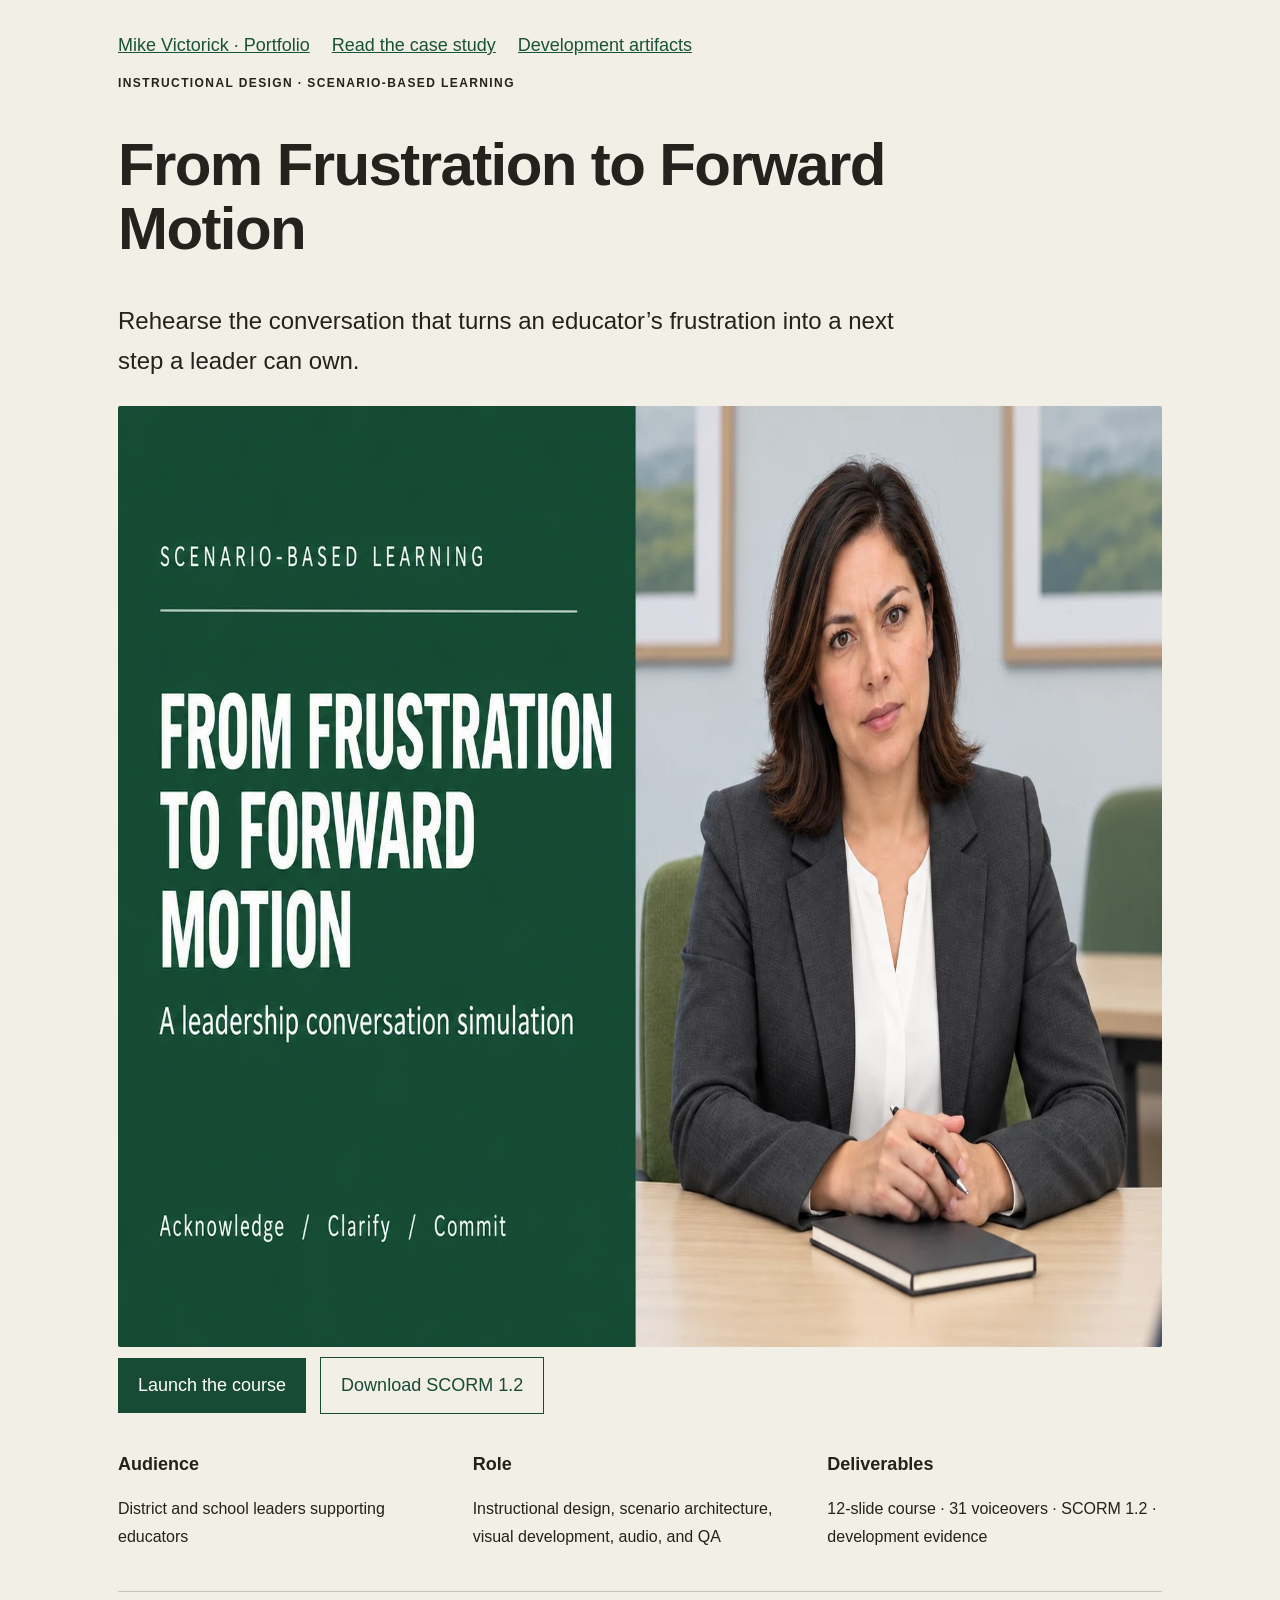
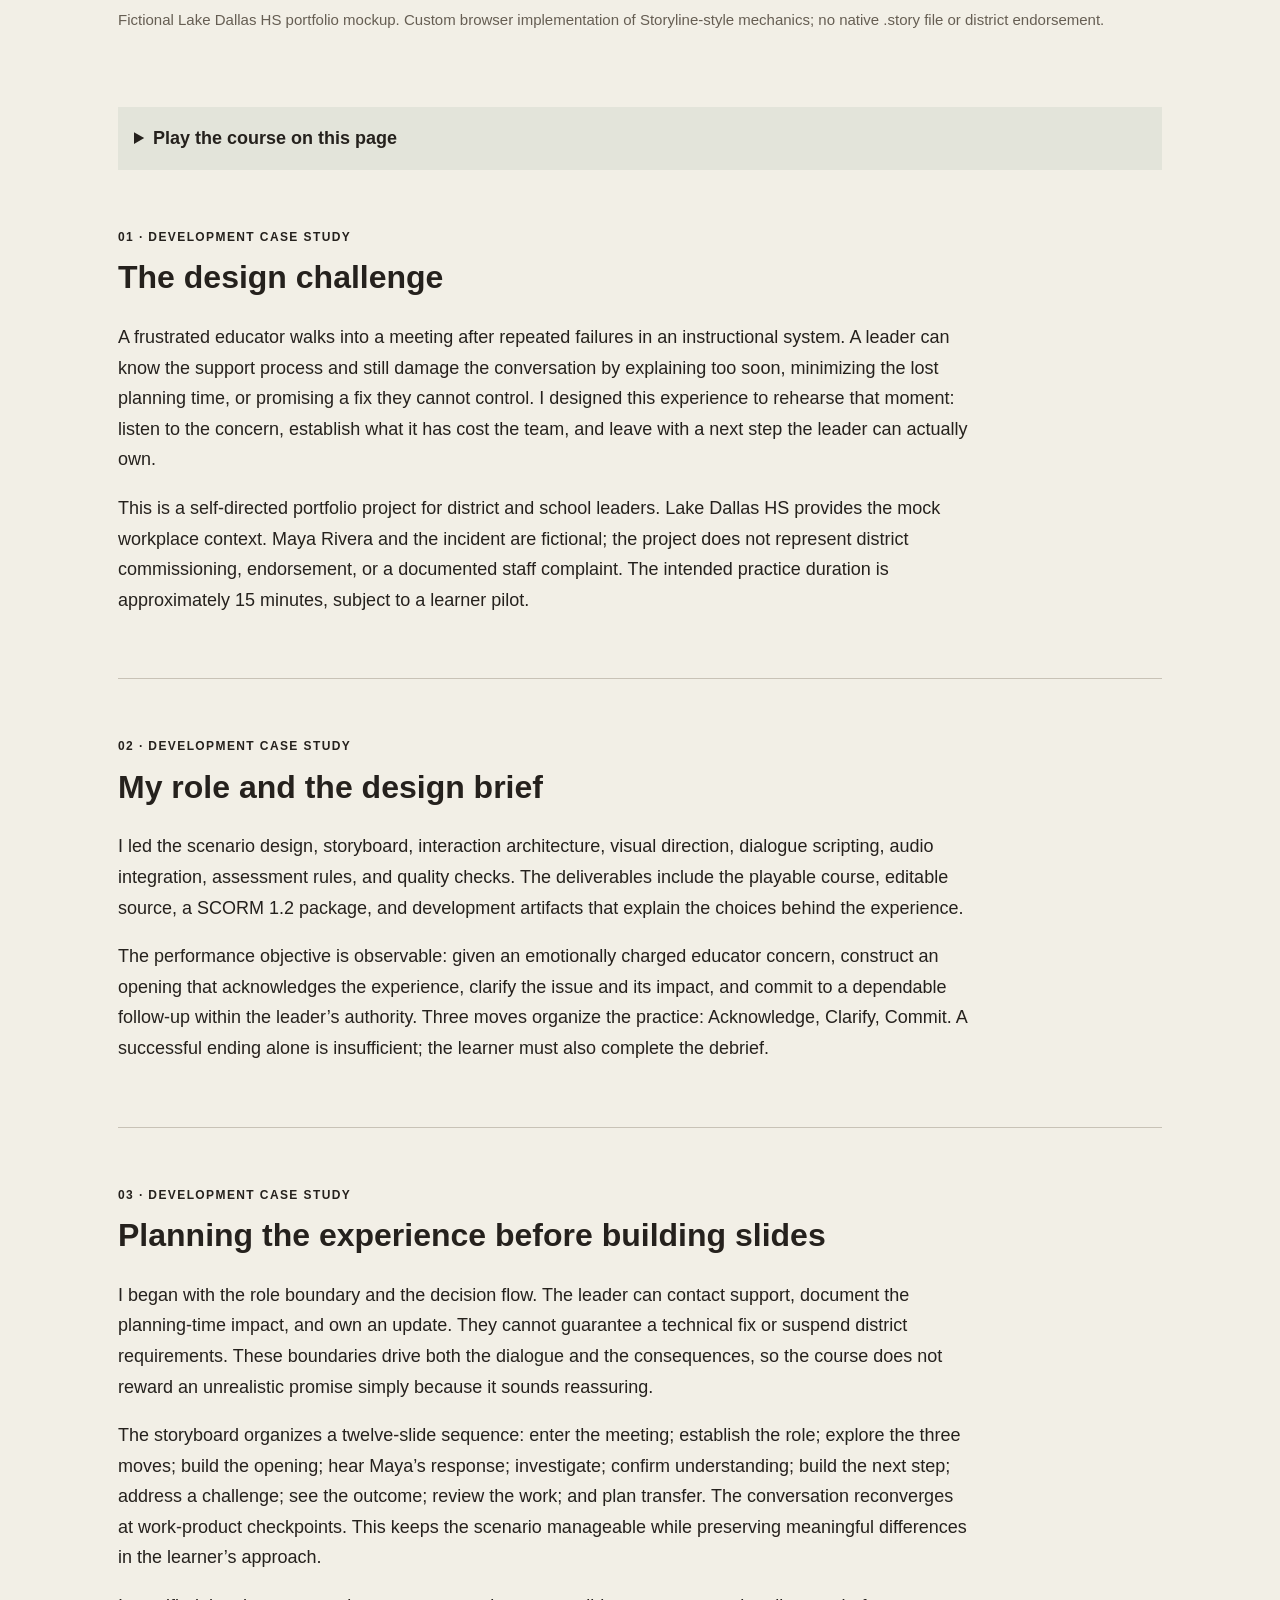
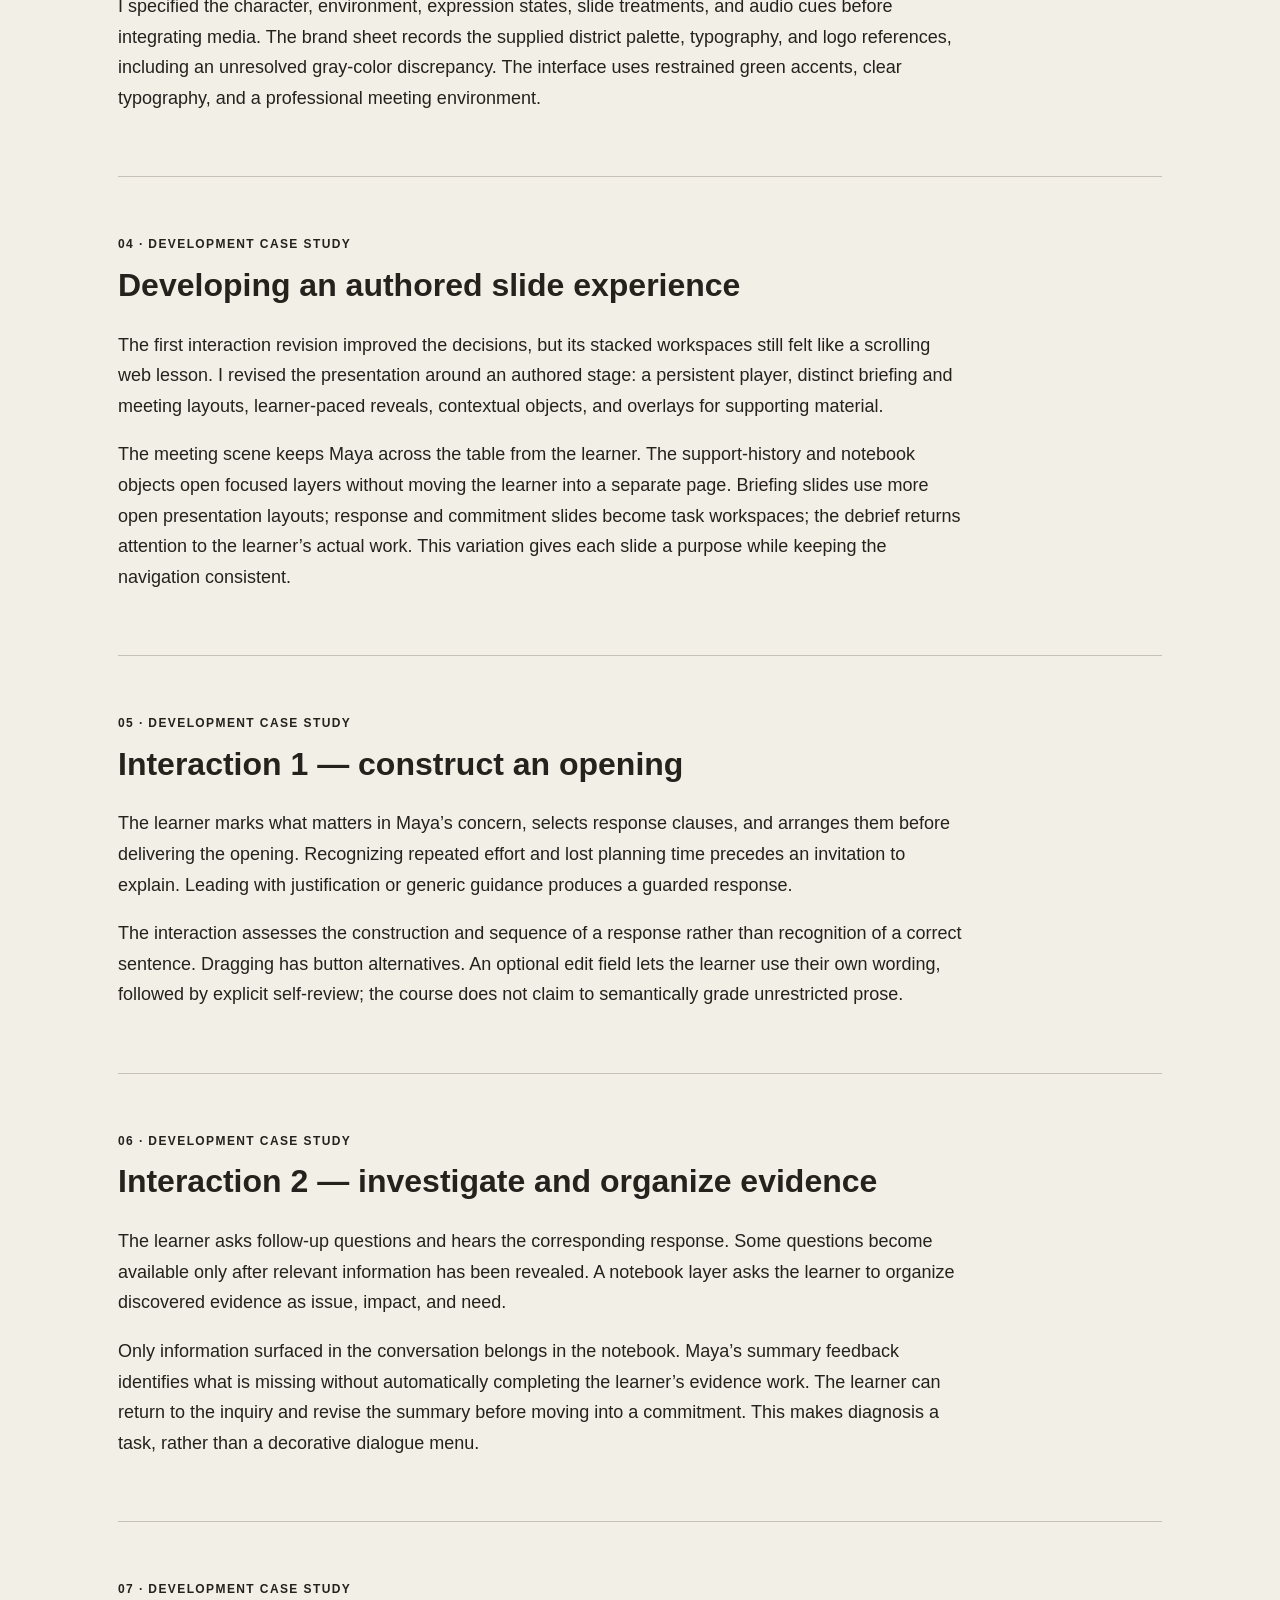
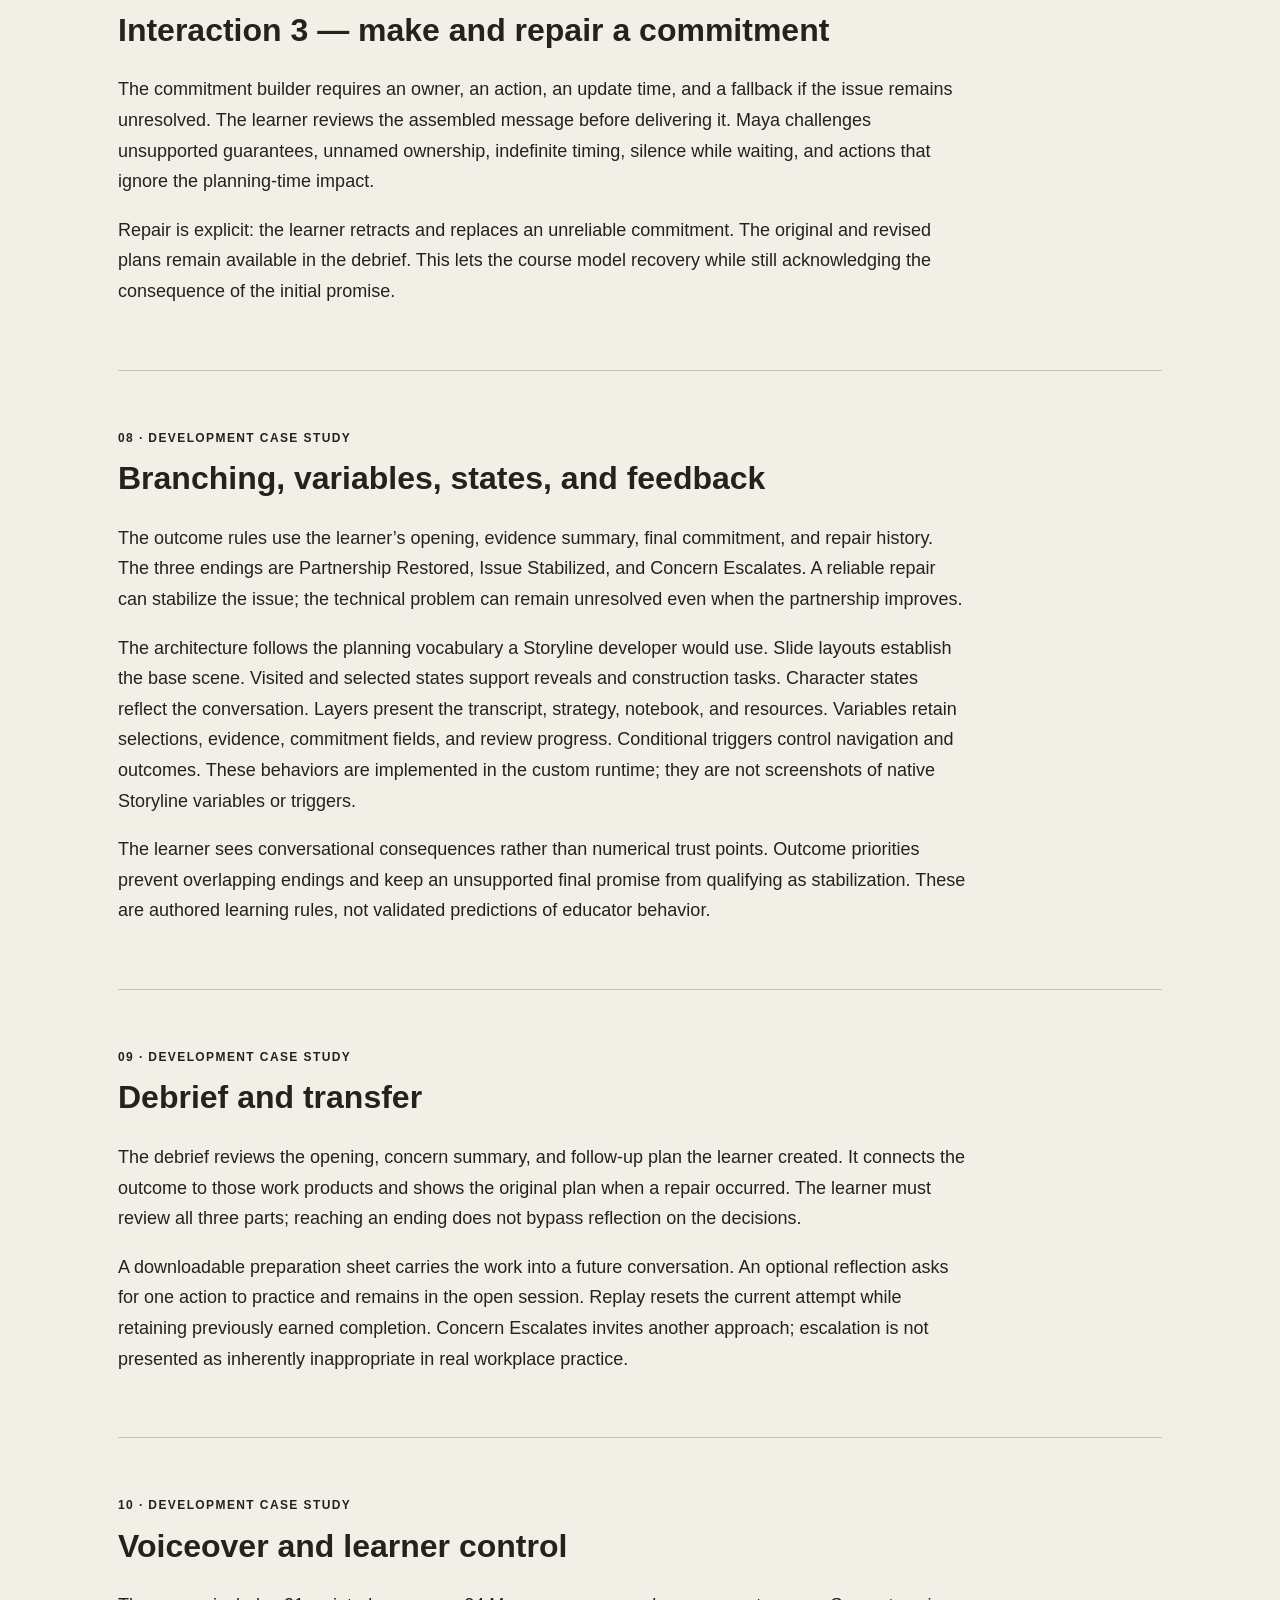
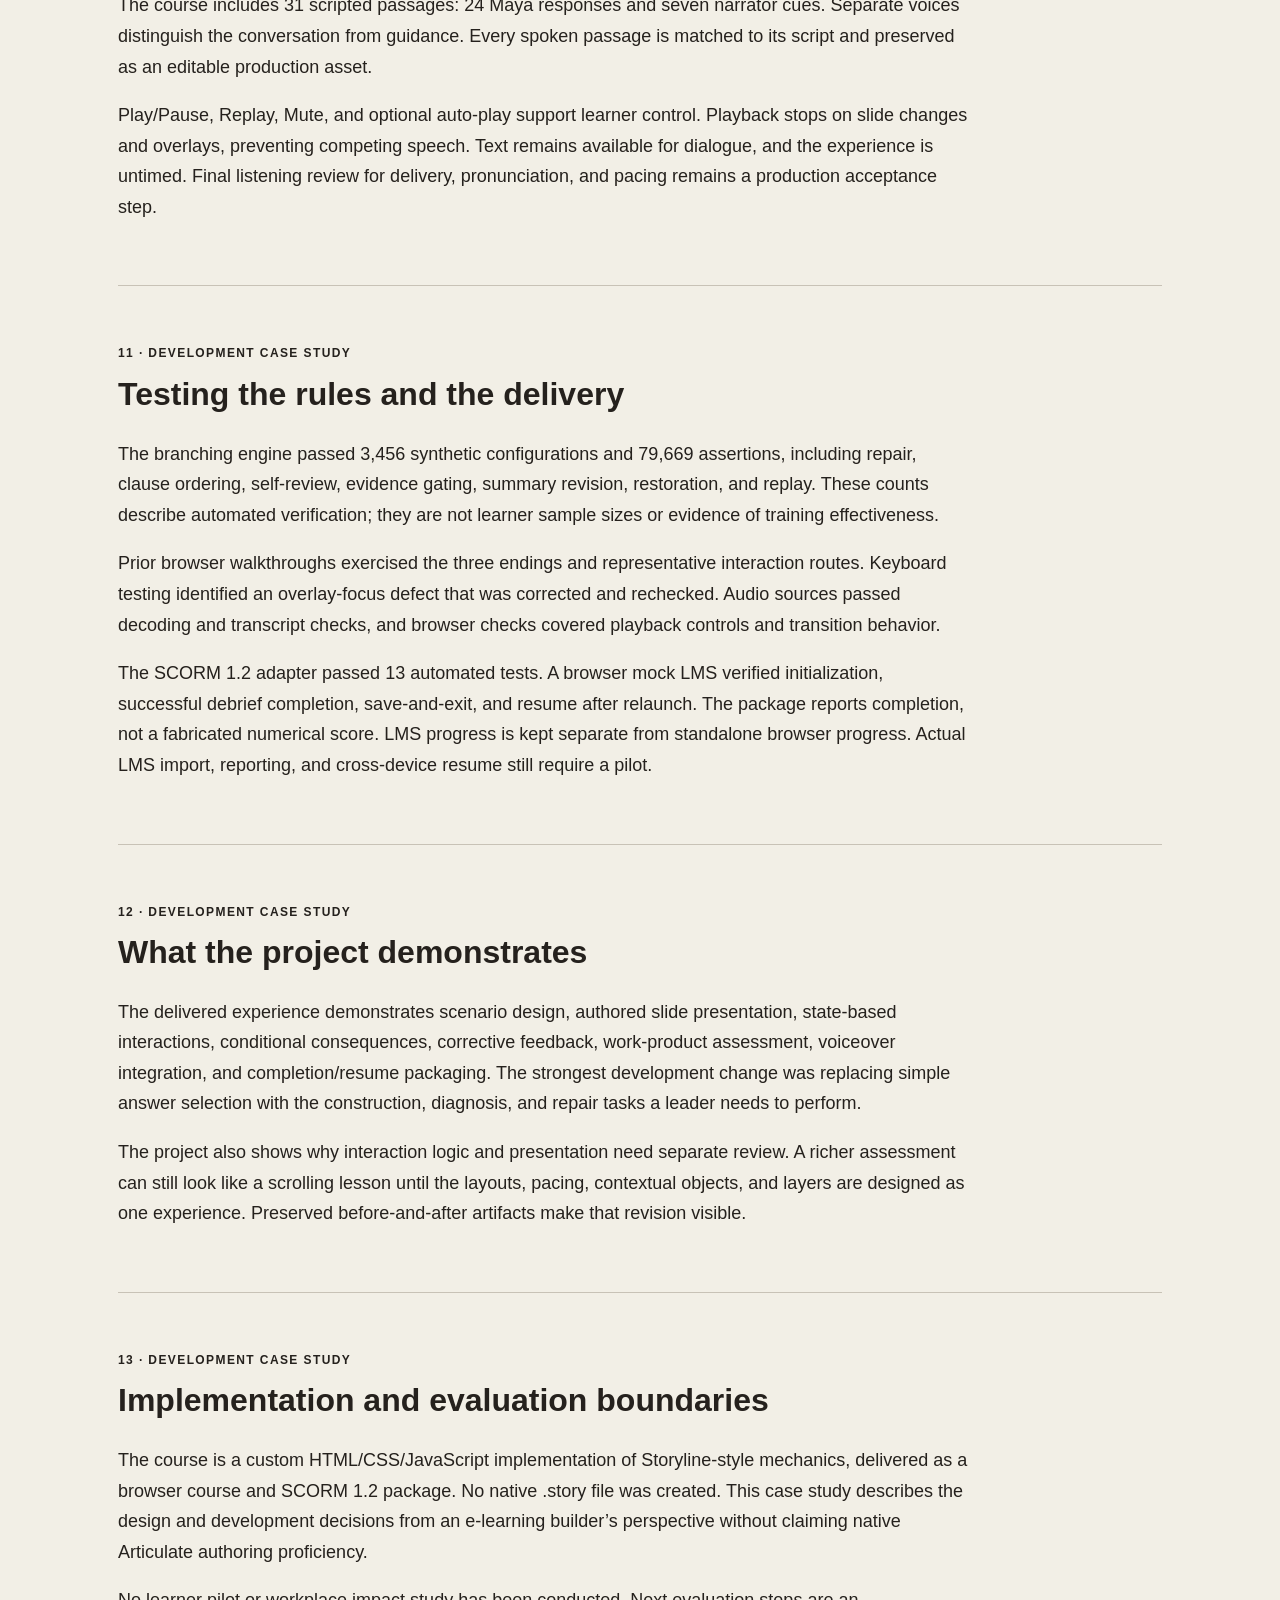
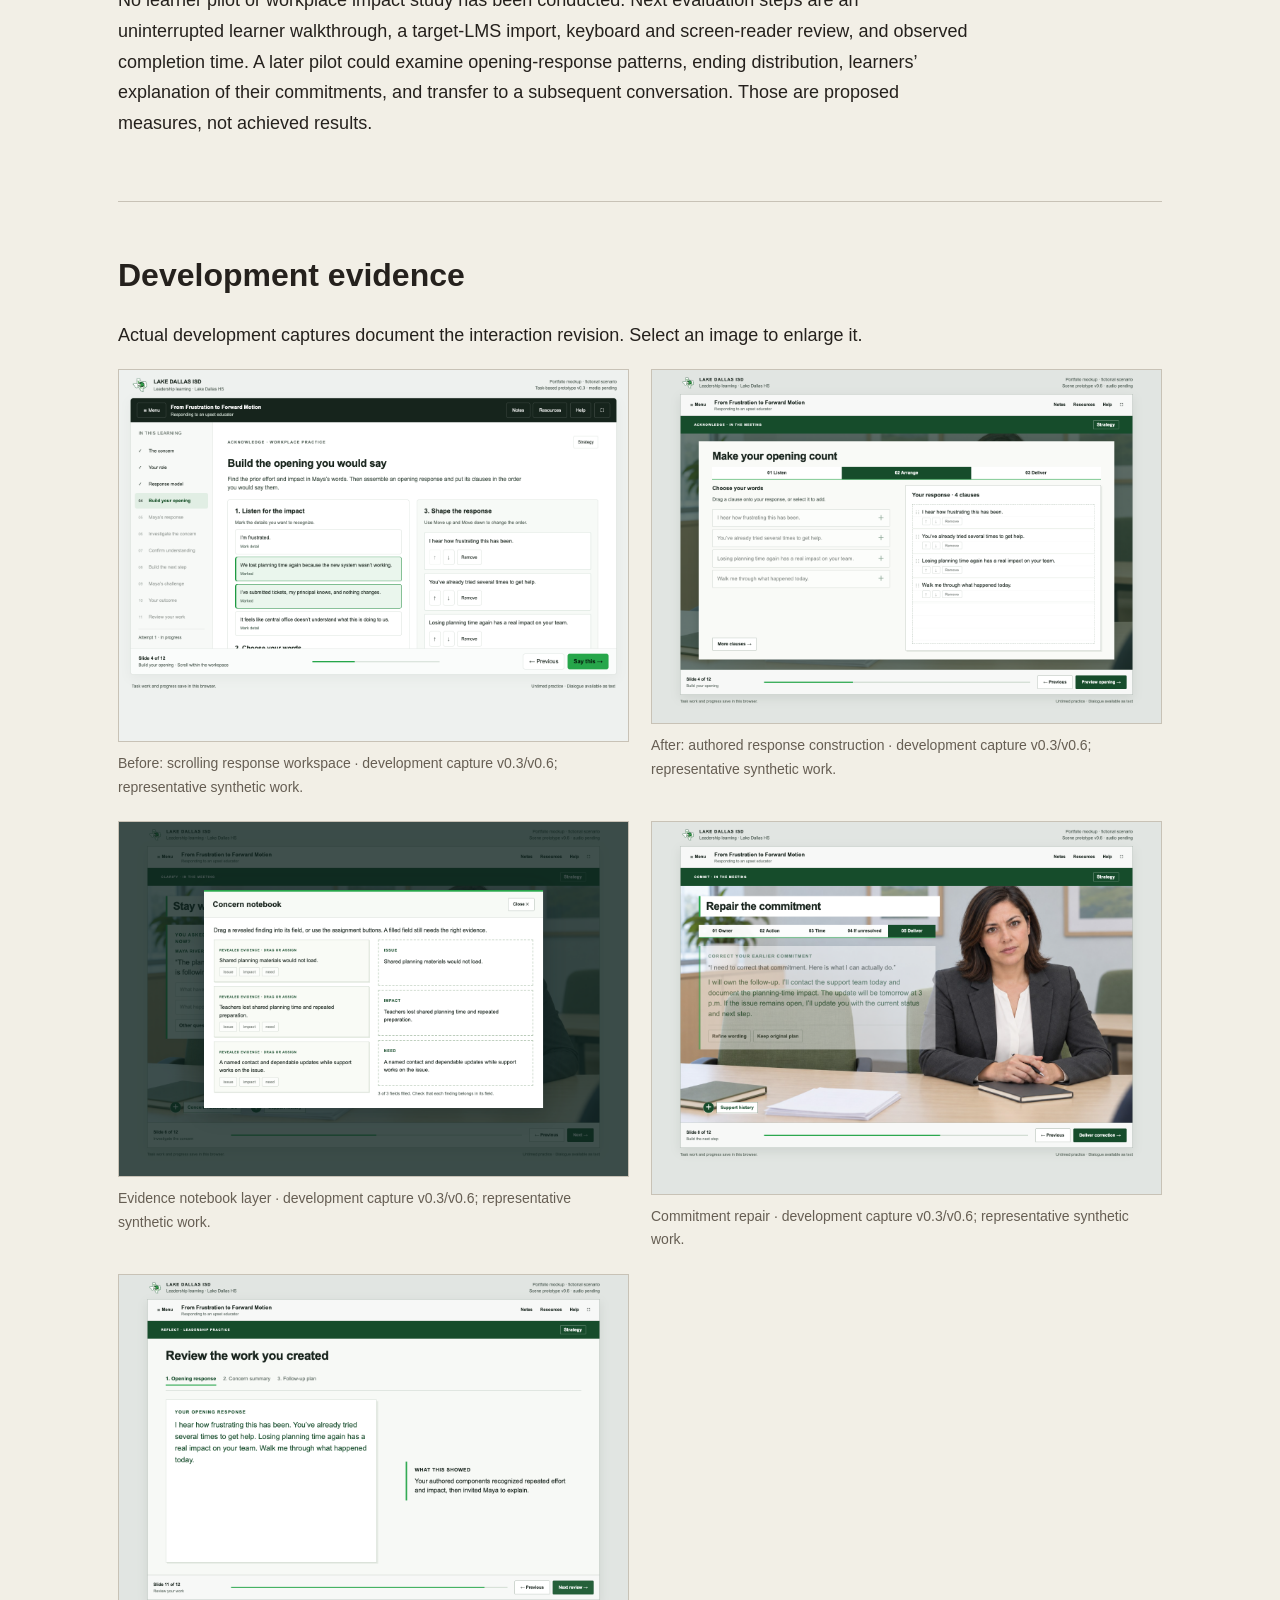
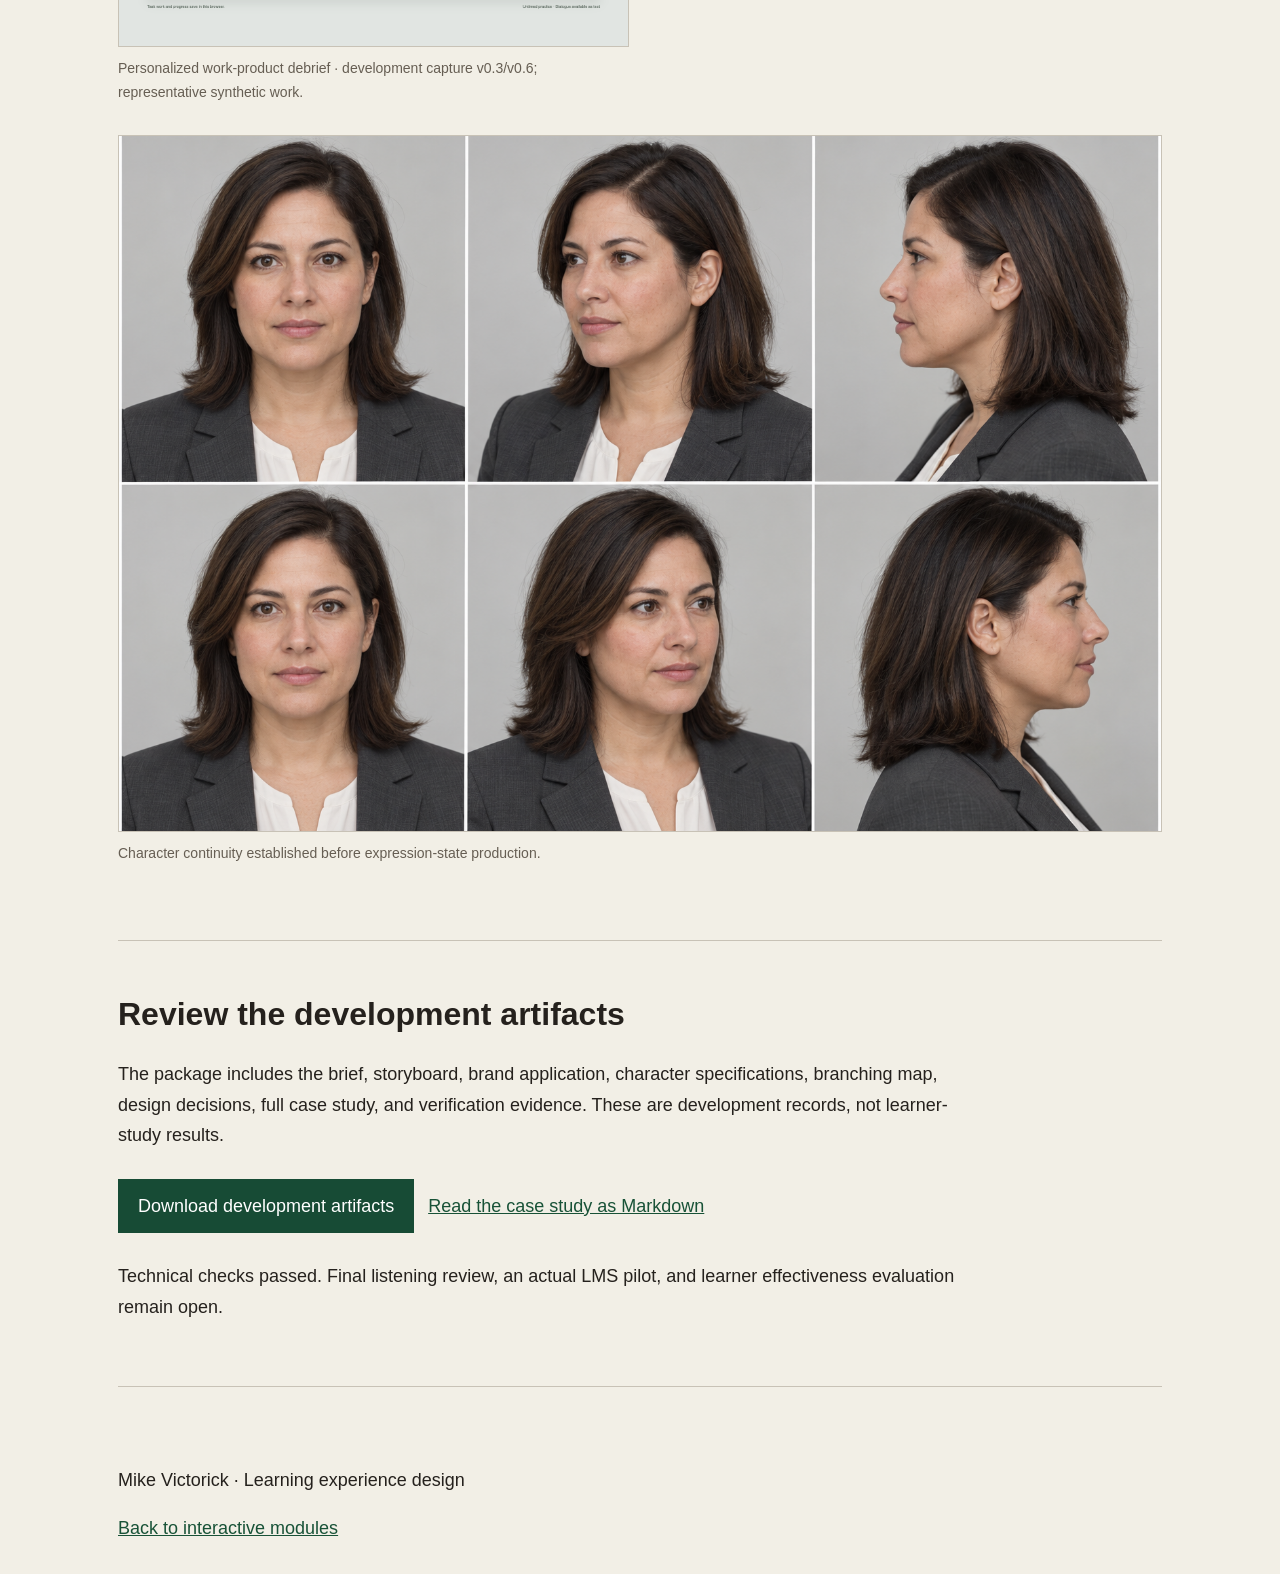
==== modules/forward-motion/index.html @ 472a74da "Add Forward Motion learning module, case study, and SCORM package" ====
<!doctype html><html lang="en"><head><meta charset="utf-8"><meta name="viewport" content="width=device-width,initial-scale=1"><title>From Frustration to Forward Motion | Mike Victorick</title><meta name="description" content="A leadership conversation simulation: instructional design, branching interactions, slide states, debrief, and SCORM delivery."><style>*{box-sizing:border-box}body{margin:0;background:#f2efe6;color:#25211d;font:18px/1.7 Arial,sans-serif}header,main,footer{max-width:1100px;margin:auto;padding:30px 28px}nav{display:flex;gap:22px;flex-wrap:wrap}a{color:#185237}a:focus-visible,summary:focus-visible{outline:3px solid #185237;outline-offset:5px}h1{font-size:clamp(32px,5vw,60px);line-height:1.06;letter-spacing:-1.6px;max-width:900px}h2{font-size:32px;line-height:1.18;margin:10px 0 25px}h3{line-height:1.25}.eyebrow{font-size:12px;font-weight:bold;letter-spacing:1.4px;text-transform:uppercase}.lead{font-size:24px;max-width:800px}.cover{width:100%;display:block;border-radius:2px}.facts{display:grid;grid-template-columns:repeat(3,1fr);gap:20px;padding:25px 0;border-bottom:1px solid #c8c2b6}.facts p{font-size:16px}section{padding:45px 0;border-bottom:1px solid #c8c2b6}section>p{max-width:850px}figure{margin:30px 0}figure img{width:100%;display:block;border:1px solid #c8c2b6}figcaption{font-size:14px;color:#665e53;margin-top:10px}.gallery{display:grid;grid-template-columns:1fr 1fr;gap:22px}.gallery figure{margin:0}.btn{display:inline-block;margin:10px 14px 10px 0;background:#174b35;color:white;padding:12px 20px;text-decoration:none}.secondary{background:transparent;border:1px solid #174b35;color:#174b35}iframe{width:100%;height:820px;border:1px solid #c8c2b6}summary{cursor:pointer;font-weight:bold;padding:16px;background:#e3e4da}.implementation{font-size:15px;color:#665e53}li{margin:12px 0}@media(max-width:700px){.facts,.gallery{grid-template-columns:1fr}header,main,footer{padding:24px 18px}iframe{height:740px}h2{font-size:27px}}</style></head><body><header><nav><a href="https://mikevictorick.github.io/index.html">Mike Victorick · Portfolio</a><a href="#case-study">Read the case study</a><a href="#artifacts">Development artifacts</a></nav><p class="eyebrow">Instructional design · Scenario-based learning</p><h1>From Frustration to Forward Motion</h1><p class="lead">Rehearse the conversation that turns an educator’s frustration into a next step a leader can own.</p><img class="cover" src="assets/cover.webp" width="1672" height="941" alt="Course cover showing Maya across a meeting table beside the title From Frustration to Forward Motion."><a class="btn" href="course.html" target="_blank" rel="noopener">Launch the course</a><a class="btn secondary" href="forward-motion-scorm-1.2-v0.9.zip" download>Download SCORM 1.2</a><div class="facts"><div><b>Audience</b><p>District and school leaders supporting educators</p></div><div><b>Role</b><p>Instructional design, scenario architecture, visual development, audio, and QA</p></div><div><b>Deliverables</b><p>12-slide course · 31 voiceovers · SCORM 1.2 · development evidence</p></div></div><p class="implementation">Fictional Lake Dallas HS portfolio mockup. Custom browser implementation of Storyline-style mechanics; no native .story file or district endorsement.</p></header><main><details><summary>Play the course on this page</summary><iframe title="From Frustration to Forward Motion learning module" loading="lazy" src="course.html" allowfullscreen></iframe></details><div id="case-study"><section id="s0"><p class="eyebrow">01 · Development case study</p><h2>The design challenge</h2><p>A frustrated educator walks into a meeting after repeated failures in an instructional system. A leader can know the support process and still damage the conversation by explaining too soon, minimizing the lost planning time, or promising a fix they cannot control. I designed this experience to rehearse that moment: listen to the concern, establish what it has cost the team, and leave with a next step the leader can actually own.</p><p>This is a self-directed portfolio project for district and school leaders. Lake Dallas HS provides the mock workplace context. Maya Rivera and the incident are fictional; the project does not represent district commissioning, endorsement, or a documented staff complaint. The intended practice duration is approximately 15 minutes, subject to a learner pilot.</p></section><section id="s1"><p class="eyebrow">02 · Development case study</p><h2>My role and the design brief</h2><p>I led the scenario design, storyboard, interaction architecture, visual direction, dialogue scripting, audio integration, assessment rules, and quality checks. The deliverables include the playable course, editable source, a SCORM 1.2 package, and development artifacts that explain the choices behind the experience.</p><p>The performance objective is observable: given an emotionally charged educator concern, construct an opening that acknowledges the experience, clarify the issue and its impact, and commit to a dependable follow-up within the leader’s authority. Three moves organize the practice: Acknowledge, Clarify, Commit. A successful ending alone is insufficient; the learner must also complete the debrief.</p></section><section id="s2"><p class="eyebrow">03 · Development case study</p><h2>Planning the experience before building slides</h2><p>I began with the role boundary and the decision flow. The leader can contact support, document the planning-time impact, and own an update. They cannot guarantee a technical fix or suspend district requirements. These boundaries drive both the dialogue and the consequences, so the course does not reward an unrealistic promise simply because it sounds reassuring.</p><p>The storyboard organizes a twelve-slide sequence: enter the meeting; establish the role; explore the three moves; build the opening; hear Maya’s response; investigate; confirm understanding; build the next step; address a challenge; see the outcome; review the work; and plan transfer. The conversation reconverges at work-product checkpoints. This keeps the scenario manageable while preserving meaningful differences in the learner’s approach.</p><p>I specified the character, environment, expression states, slide treatments, and audio cues before integrating media. The brand sheet records the supplied district palette, typography, and logo references, including an unresolved gray-color discrepancy. The interface uses restrained green accents, clear typography, and a professional meeting environment.</p></section><section id="s3"><p class="eyebrow">04 · Development case study</p><h2>Developing an authored slide experience</h2><p>The first interaction revision improved the decisions, but its stacked workspaces still felt like a scrolling web lesson. I revised the presentation around an authored stage: a persistent player, distinct briefing and meeting layouts, learner-paced reveals, contextual objects, and overlays for supporting material.</p><p>The meeting scene keeps Maya across the table from the learner. The support-history and notebook objects open focused layers without moving the learner into a separate page. Briefing slides use more open presentation layouts; response and commitment slides become task workspaces; the debrief returns attention to the learner’s actual work. This variation gives each slide a purpose while keeping the navigation consistent.</p></section><section id="s4"><p class="eyebrow">05 · Development case study</p><h2>Interaction 1 — construct an opening</h2><p>The learner marks what matters in Maya’s concern, selects response clauses, and arranges them before delivering the opening. Recognizing repeated effort and lost planning time precedes an invitation to explain. Leading with justification or generic guidance produces a guarded response.</p><p>The interaction assesses the construction and sequence of a response rather than recognition of a correct sentence. Dragging has button alternatives. An optional edit field lets the learner use their own wording, followed by explicit self-review; the course does not claim to semantically grade unrestricted prose.</p></section><section id="s5"><p class="eyebrow">06 · Development case study</p><h2>Interaction 2 — investigate and organize evidence</h2><p>The learner asks follow-up questions and hears the corresponding response. Some questions become available only after relevant information has been revealed. A notebook layer asks the learner to organize discovered evidence as issue, impact, and need.</p><p>Only information surfaced in the conversation belongs in the notebook. Maya’s summary feedback identifies what is missing without automatically completing the learner’s evidence work. The learner can return to the inquiry and revise the summary before moving into a commitment. This makes diagnosis a task, rather than a decorative dialogue menu.</p></section><section id="s6"><p class="eyebrow">07 · Development case study</p><h2>Interaction 3 — make and repair a commitment</h2><p>The commitment builder requires an owner, an action, an update time, and a fallback if the issue remains unresolved. The learner reviews the assembled message before delivering it. Maya challenges unsupported guarantees, unnamed ownership, indefinite timing, silence while waiting, and actions that ignore the planning-time impact.</p><p>Repair is explicit: the learner retracts and replaces an unreliable commitment. The original and revised plans remain available in the debrief. This lets the course model recovery while still acknowledging the consequence of the initial promise.</p></section><section id="s7"><p class="eyebrow">08 · Development case study</p><h2>Branching, variables, states, and feedback</h2><p>The outcome rules use the learner’s opening, evidence summary, final commitment, and repair history. The three endings are Partnership Restored, Issue Stabilized, and Concern Escalates. A reliable repair can stabilize the issue; the technical problem can remain unresolved even when the partnership improves.</p><p>The architecture follows the planning vocabulary a Storyline developer would use. Slide layouts establish the base scene. Visited and selected states support reveals and construction tasks. Character states reflect the conversation. Layers present the transcript, strategy, notebook, and resources. Variables retain selections, evidence, commitment fields, and review progress. Conditional triggers control navigation and outcomes. These behaviors are implemented in the custom runtime; they are not screenshots of native Storyline variables or triggers.</p><p>The learner sees conversational consequences rather than numerical trust points. Outcome priorities prevent overlapping endings and keep an unsupported final promise from qualifying as stabilization. These are authored learning rules, not validated predictions of educator behavior.</p></section><section id="s8"><p class="eyebrow">09 · Development case study</p><h2>Debrief and transfer</h2><p>The debrief reviews the opening, concern summary, and follow-up plan the learner created. It connects the outcome to those work products and shows the original plan when a repair occurred. The learner must review all three parts; reaching an ending does not bypass reflection on the decisions.</p><p>A downloadable preparation sheet carries the work into a future conversation. An optional reflection asks for one action to practice and remains in the open session. Replay resets the current attempt while retaining previously earned completion. Concern Escalates invites another approach; escalation is not presented as inherently inappropriate in real workplace practice.</p></section><section id="s9"><p class="eyebrow">10 · Development case study</p><h2>Voiceover and learner control</h2><p>The course includes 31 scripted passages: 24 Maya responses and seven narrator cues. Separate voices distinguish the conversation from guidance. Every spoken passage is matched to its script and preserved as an editable production asset.</p><p>Play/Pause, Replay, Mute, and optional auto-play support learner control. Playback stops on slide changes and overlays, preventing competing speech. Text remains available for dialogue, and the experience is untimed. Final listening review for delivery, pronunciation, and pacing remains a production acceptance step.</p></section><section id="s10"><p class="eyebrow">11 · Development case study</p><h2>Testing the rules and the delivery</h2><p>The branching engine passed 3,456 synthetic configurations and 79,669 assertions, including repair, clause ordering, self-review, evidence gating, summary revision, restoration, and replay. These counts describe automated verification; they are not learner sample sizes or evidence of training effectiveness.</p><p>Prior browser walkthroughs exercised the three endings and representative interaction routes. Keyboard testing identified an overlay-focus defect that was corrected and rechecked. Audio sources passed decoding and transcript checks, and browser checks covered playback controls and transition behavior.</p><p>The SCORM 1.2 adapter passed 13 automated tests. A browser mock LMS verified initialization, successful debrief completion, save-and-exit, and resume after relaunch. The package reports completion, not a fabricated numerical score. LMS progress is kept separate from standalone browser progress. Actual LMS import, reporting, and cross-device resume still require a pilot.</p></section><section id="s11"><p class="eyebrow">12 · Development case study</p><h2>What the project demonstrates</h2><p>The delivered experience demonstrates scenario design, authored slide presentation, state-based interactions, conditional consequences, corrective feedback, work-product assessment, voiceover integration, and completion/resume packaging. The strongest development change was replacing simple answer selection with the construction, diagnosis, and repair tasks a leader needs to perform.</p><p>The project also shows why interaction logic and presentation need separate review. A richer assessment can still look like a scrolling lesson until the layouts, pacing, contextual objects, and layers are designed as one experience. Preserved before-and-after artifacts make that revision visible.</p></section><section id="s12"><p class="eyebrow">13 · Development case study</p><h2>Implementation and evaluation boundaries</h2><p>The course is a custom HTML/CSS/JavaScript implementation of Storyline-style mechanics, delivered as a browser course and SCORM 1.2 package. No native .story file was created. This case study describes the design and development decisions from an e-learning builder’s perspective without claiming native Articulate authoring proficiency.</p><p>No learner pilot or workplace impact study has been conducted. Next evaluation steps are an uninterrupted learner walkthrough, a target-LMS import, keyboard and screen-reader review, and observed completion time. A later pilot could examine opening-response patterns, ending distribution, learners’ explanation of their commitments, and transfer to a subsequent conversation. Those are proposed measures, not achieved results.</p></section></div><section><h2>Development evidence</h2><p>Actual development captures document the interaction revision. Select an image to enlarge it.</p><div class="gallery"><figure><a href="assets/before-response.png"><img loading="lazy" src="assets/before-response.png" alt="Before: scrolling response workspace"></a><figcaption>Before: scrolling response workspace · development capture v0.3/v0.6; representative synthetic work.</figcaption></figure><figure><a href="assets/response.png"><img loading="lazy" src="assets/response.png" alt="After: authored response construction"></a><figcaption>After: authored response construction · development capture v0.3/v0.6; representative synthetic work.</figcaption></figure><figure><a href="assets/notebook.png"><img loading="lazy" src="assets/notebook.png" alt="Evidence notebook layer"></a><figcaption>Evidence notebook layer · development capture v0.3/v0.6; representative synthetic work.</figcaption></figure><figure><a href="assets/repair.png"><img loading="lazy" src="assets/repair.png" alt="Commitment repair"></a><figcaption>Commitment repair · development capture v0.3/v0.6; representative synthetic work.</figcaption></figure><figure><a href="assets/debrief.png"><img loading="lazy" src="assets/debrief.png" alt="Personalized work-product debrief"></a><figcaption>Personalized work-product debrief · development capture v0.3/v0.6; representative synthetic work.</figcaption></figure></div><figure><img src="assets/character-sheet.png" loading="lazy" alt="Maya character identity sheet establishing a consistent educator for the meeting scenario."><figcaption>Character continuity established before expression-state production.</figcaption></figure></section><section id="artifacts"><h2>Review the development artifacts</h2><p>The package includes the brief, storyboard, brand application, character specifications, branching map, design decisions, full case study, and verification evidence. These are development records, not learner-study results.</p><a class="btn" href="forward-motion-development-artifacts.zip" download>Download development artifacts</a><a href="case-study.md">Read the case study as Markdown</a><p>Technical checks passed. Final listening review, an actual LMS pilot, and learner effectiveness evaluation remain open.</p></section></main><footer><p>Mike Victorick · Learning experience design</p><a href="https://mikevictorick.github.io/index.html#modules">Back to interactive modules</a></footer></body></html>
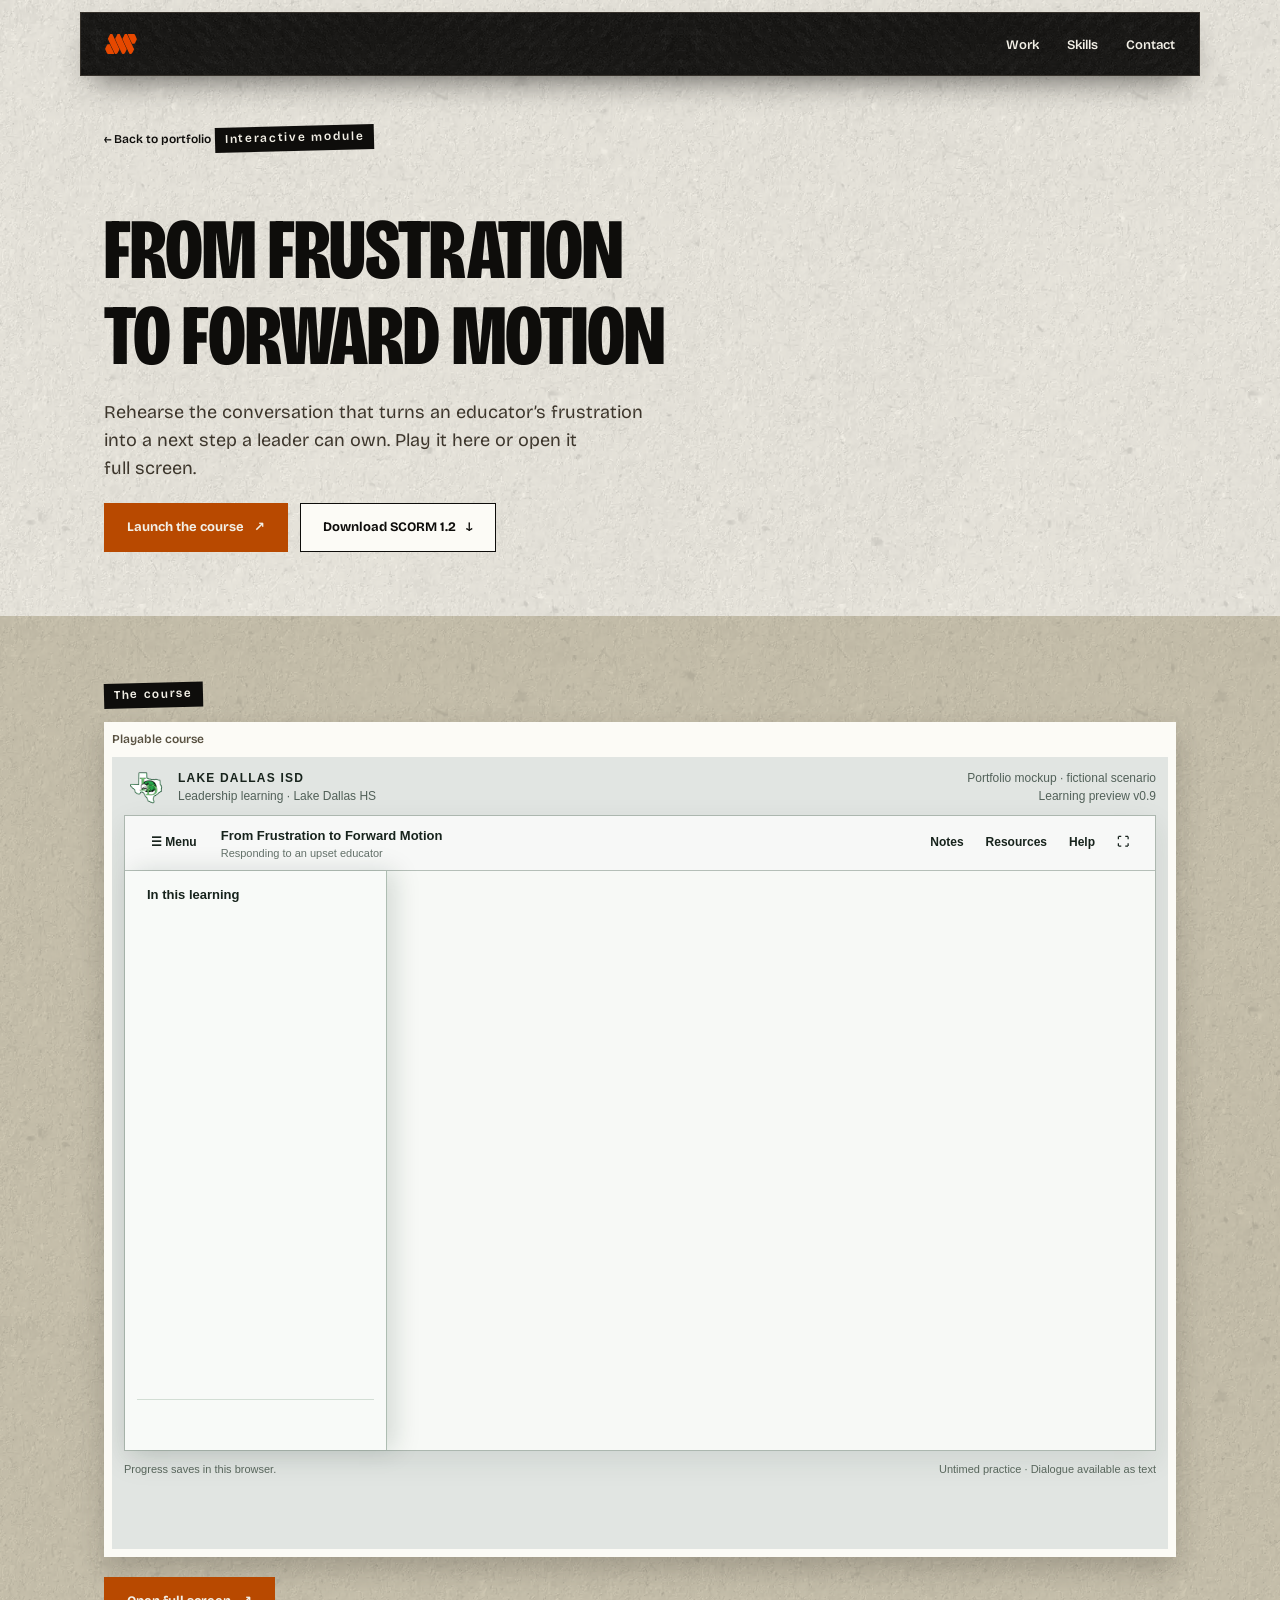
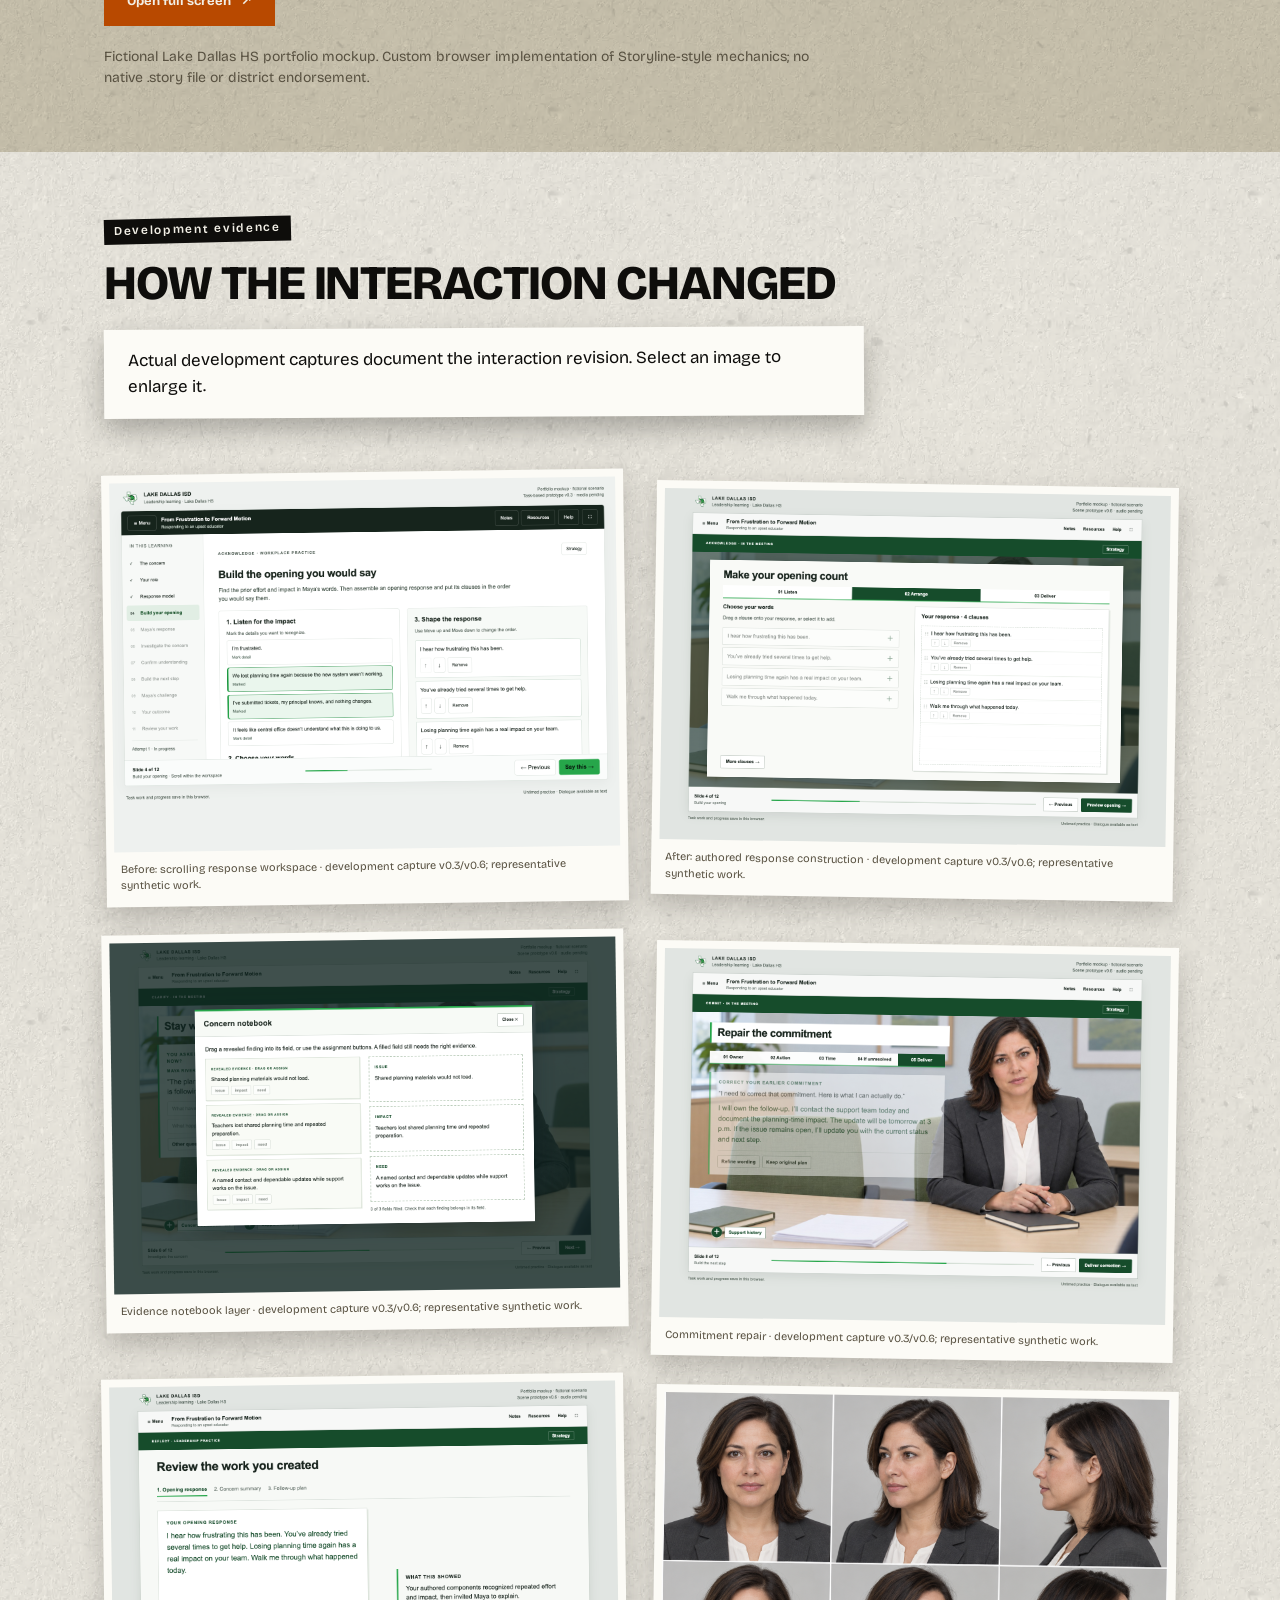
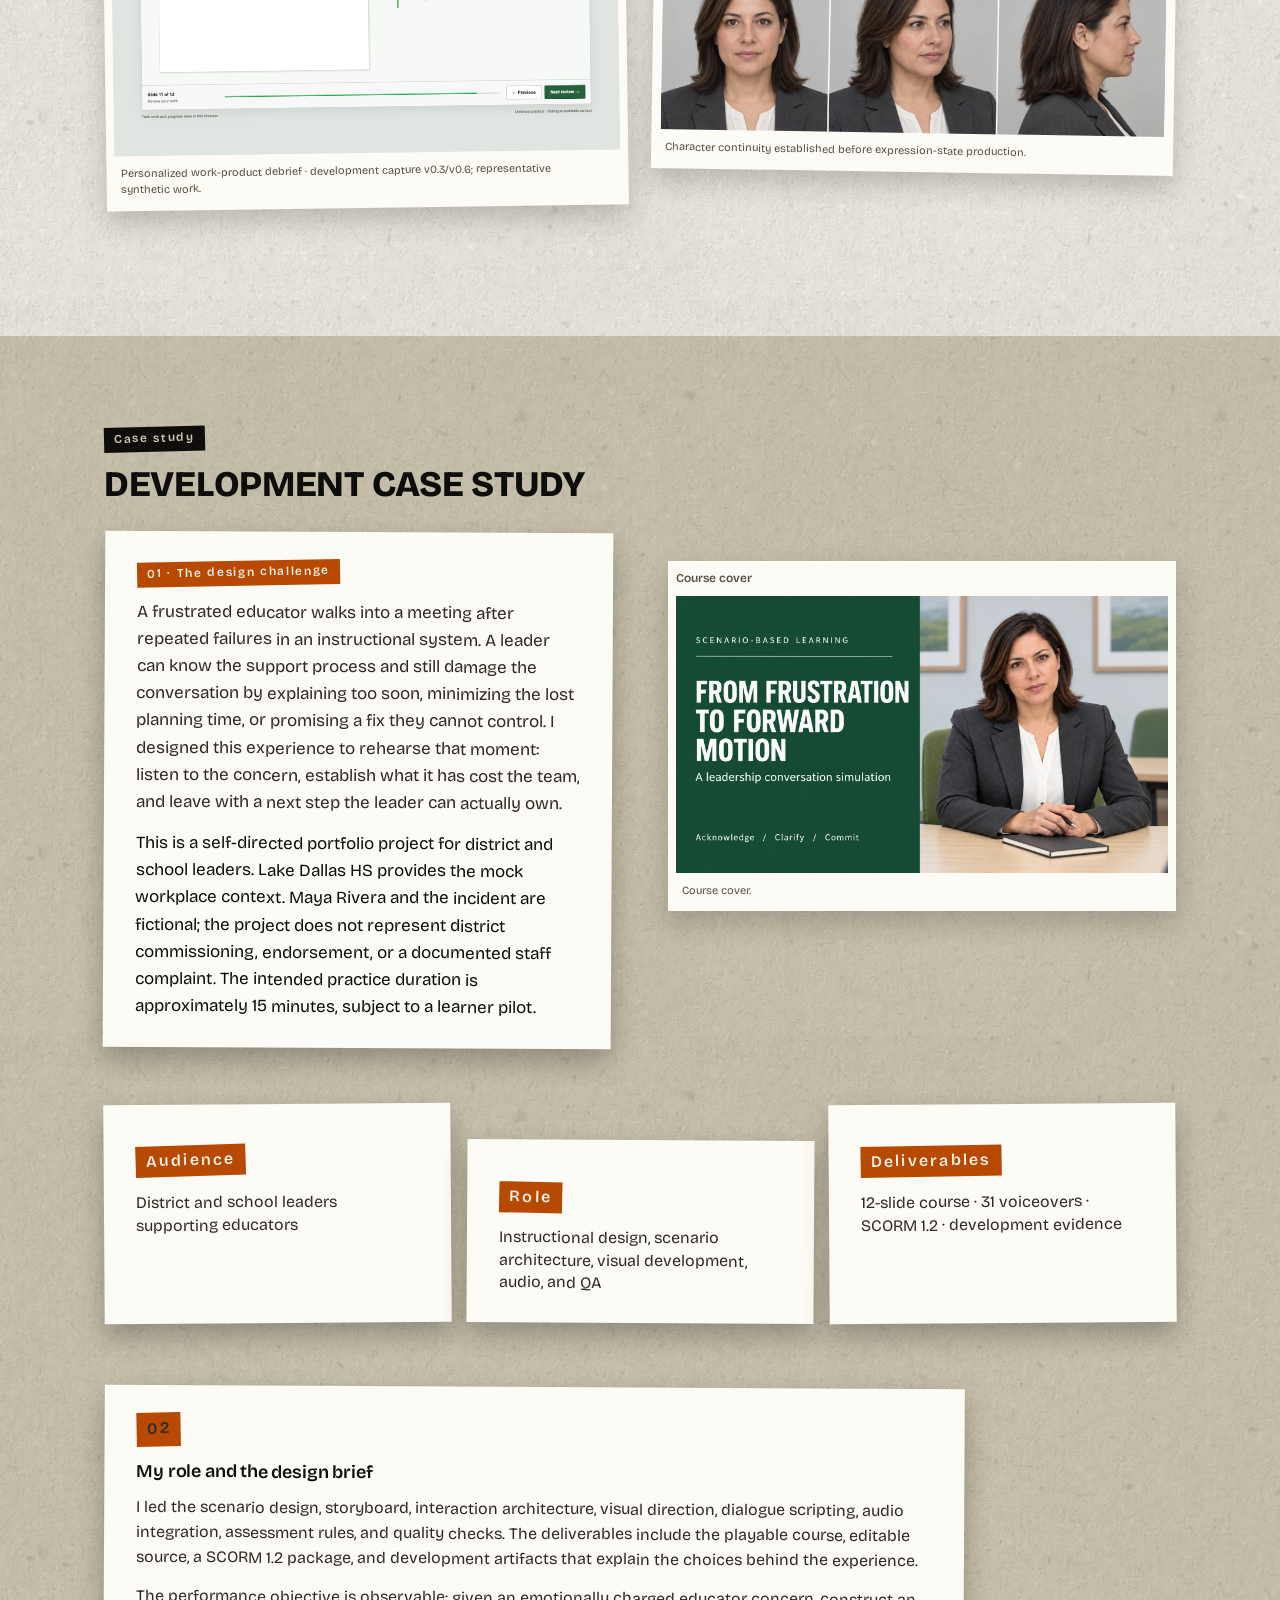
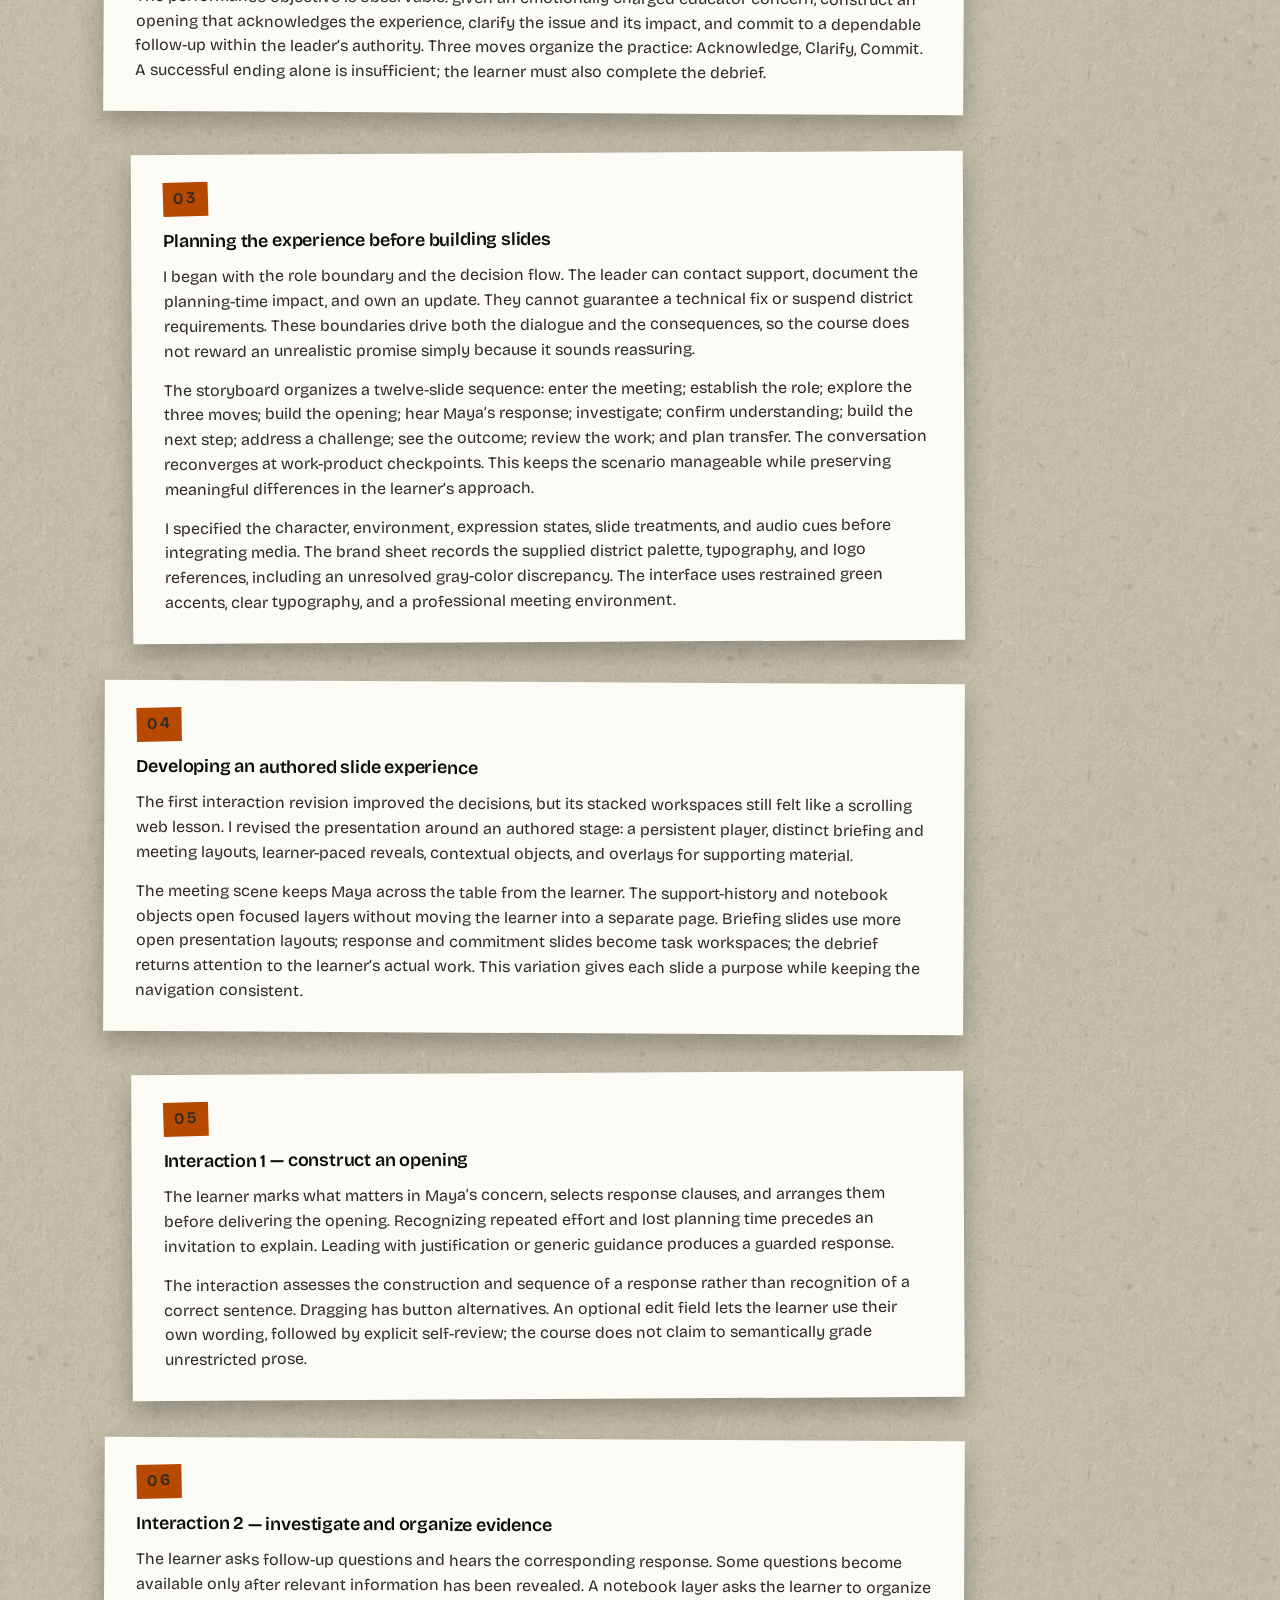
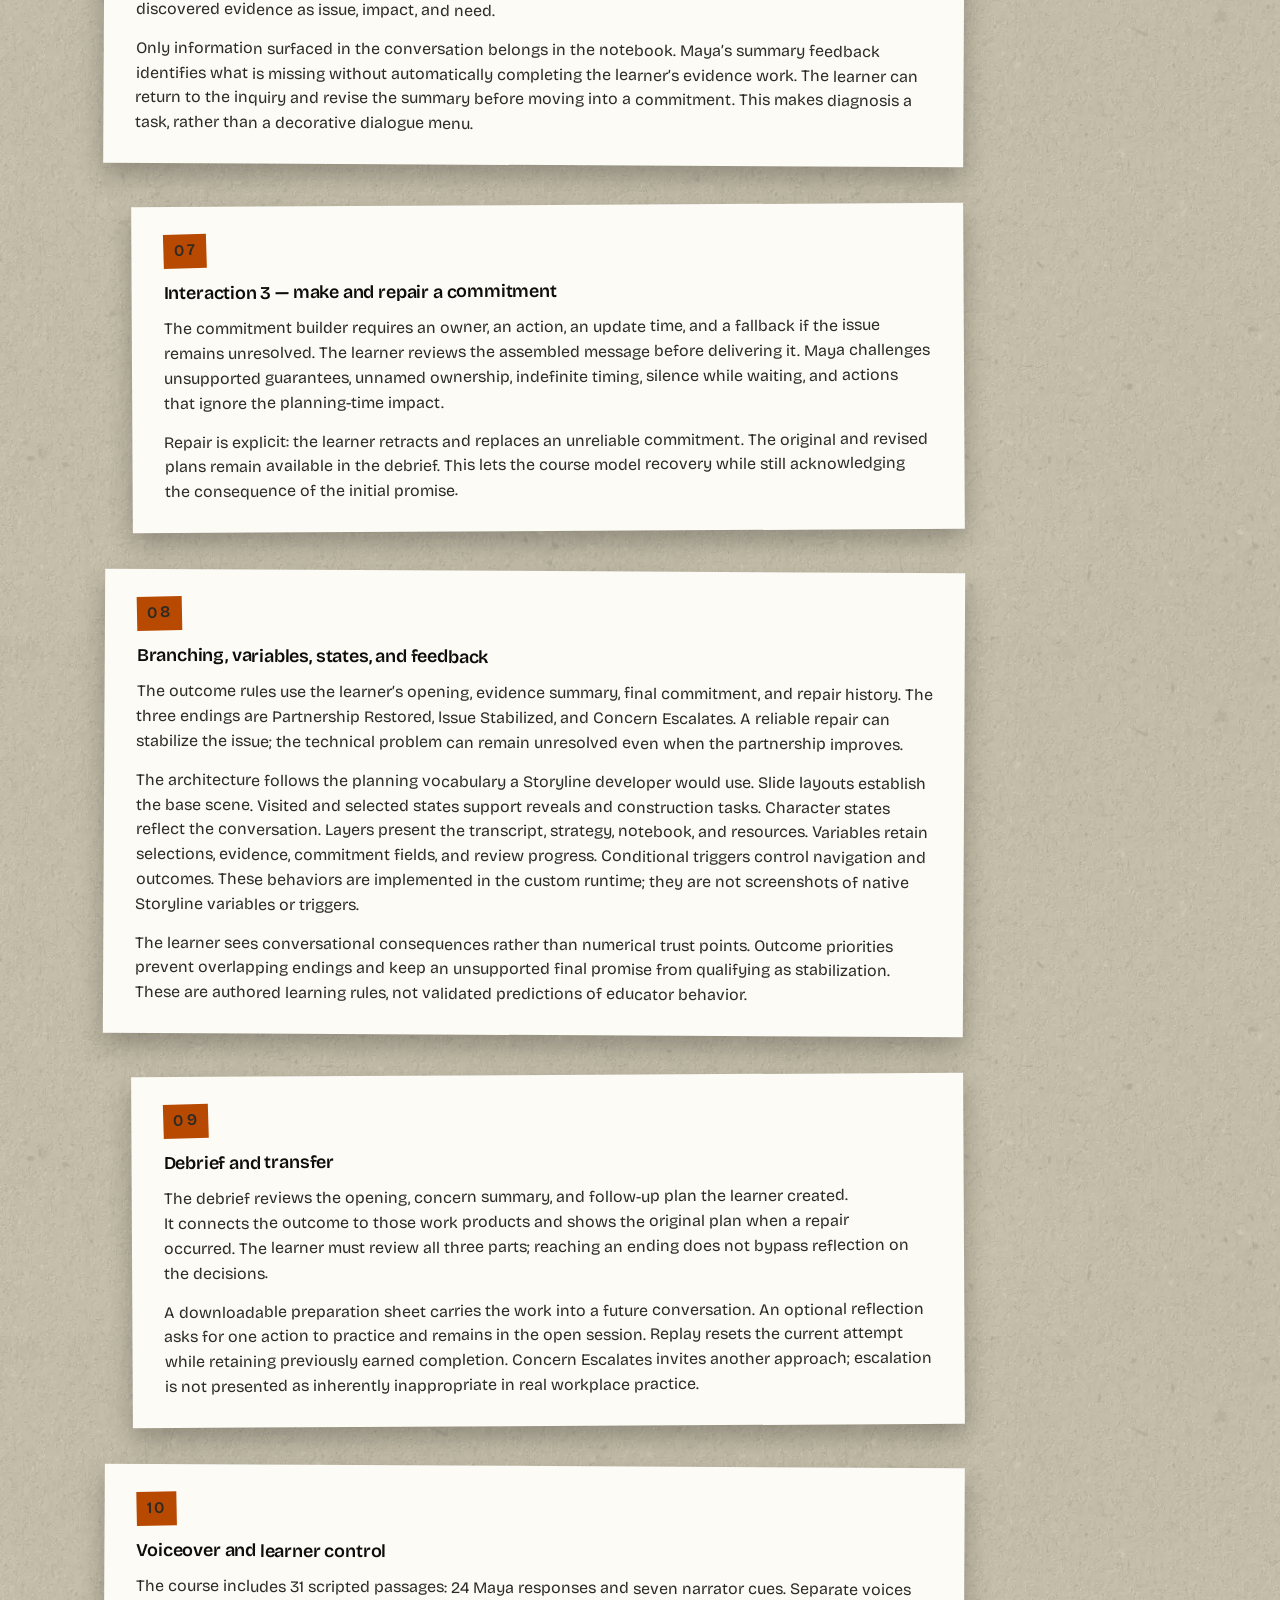
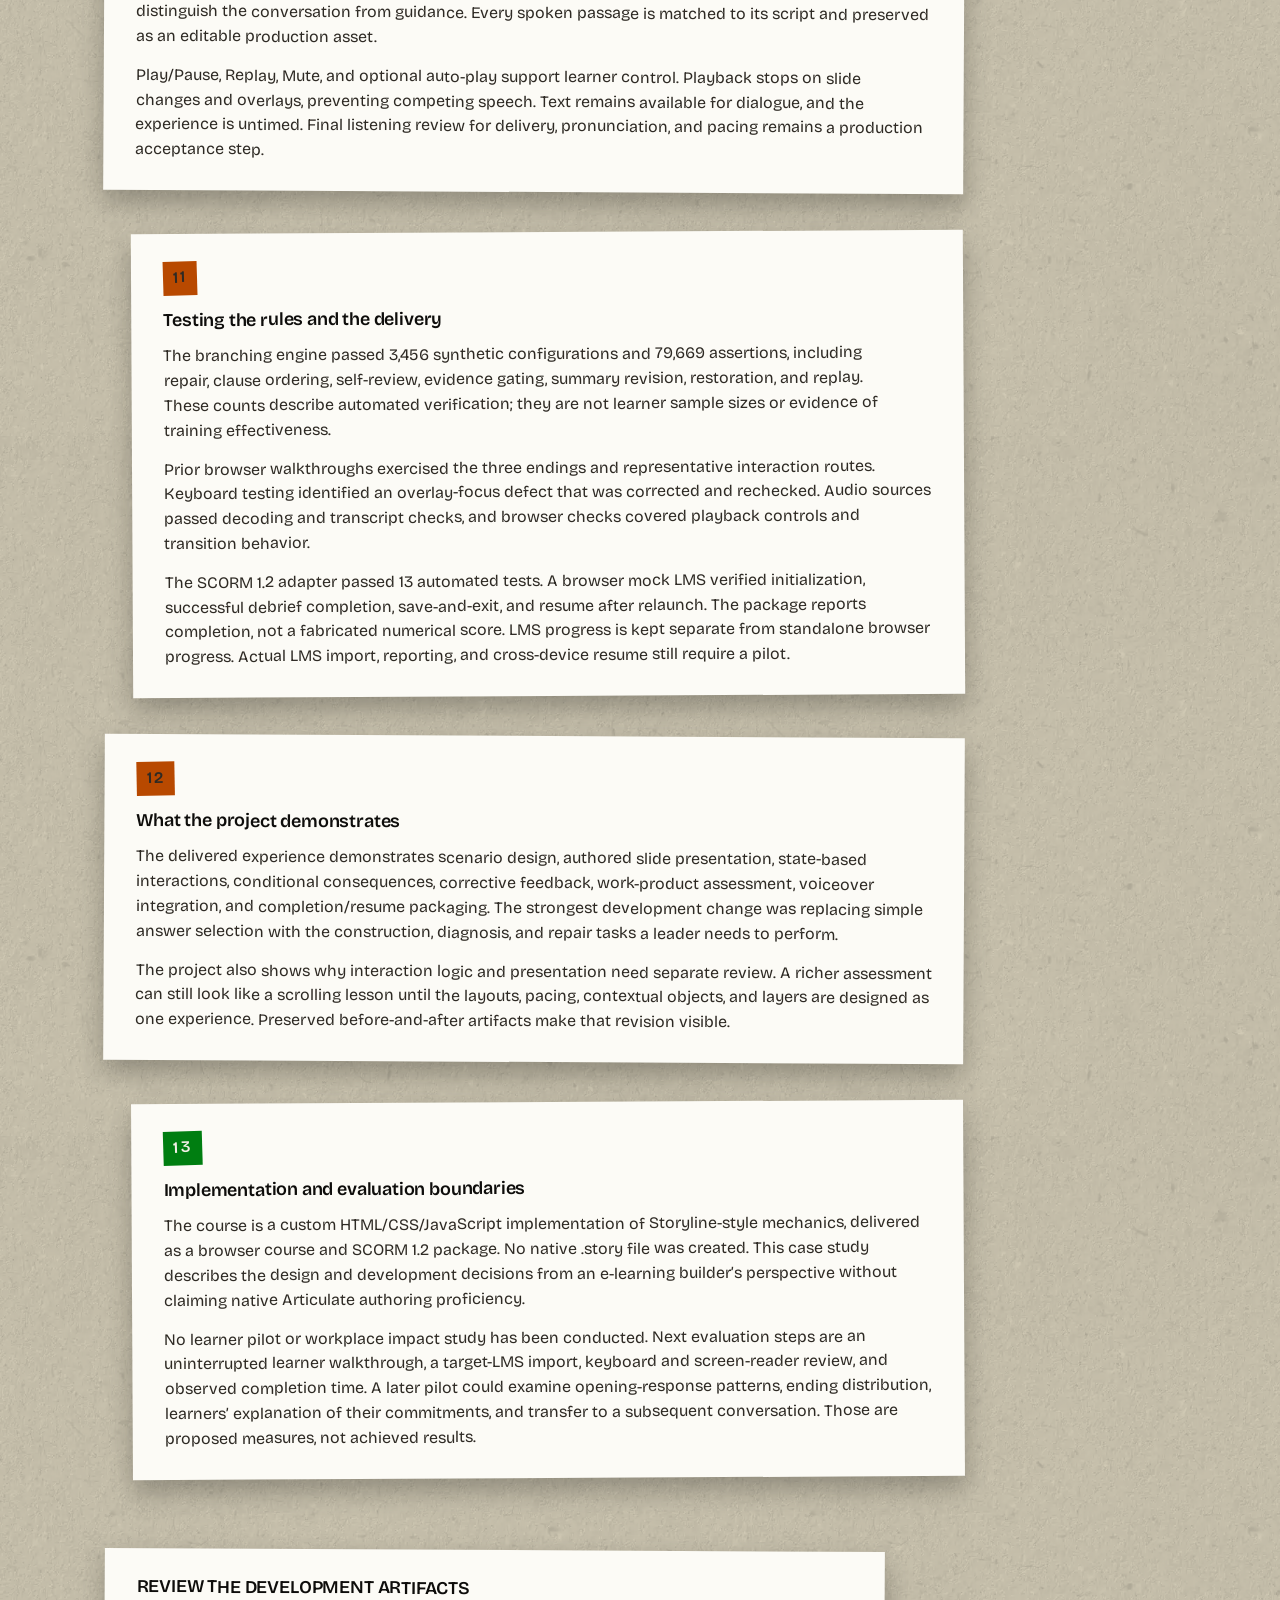
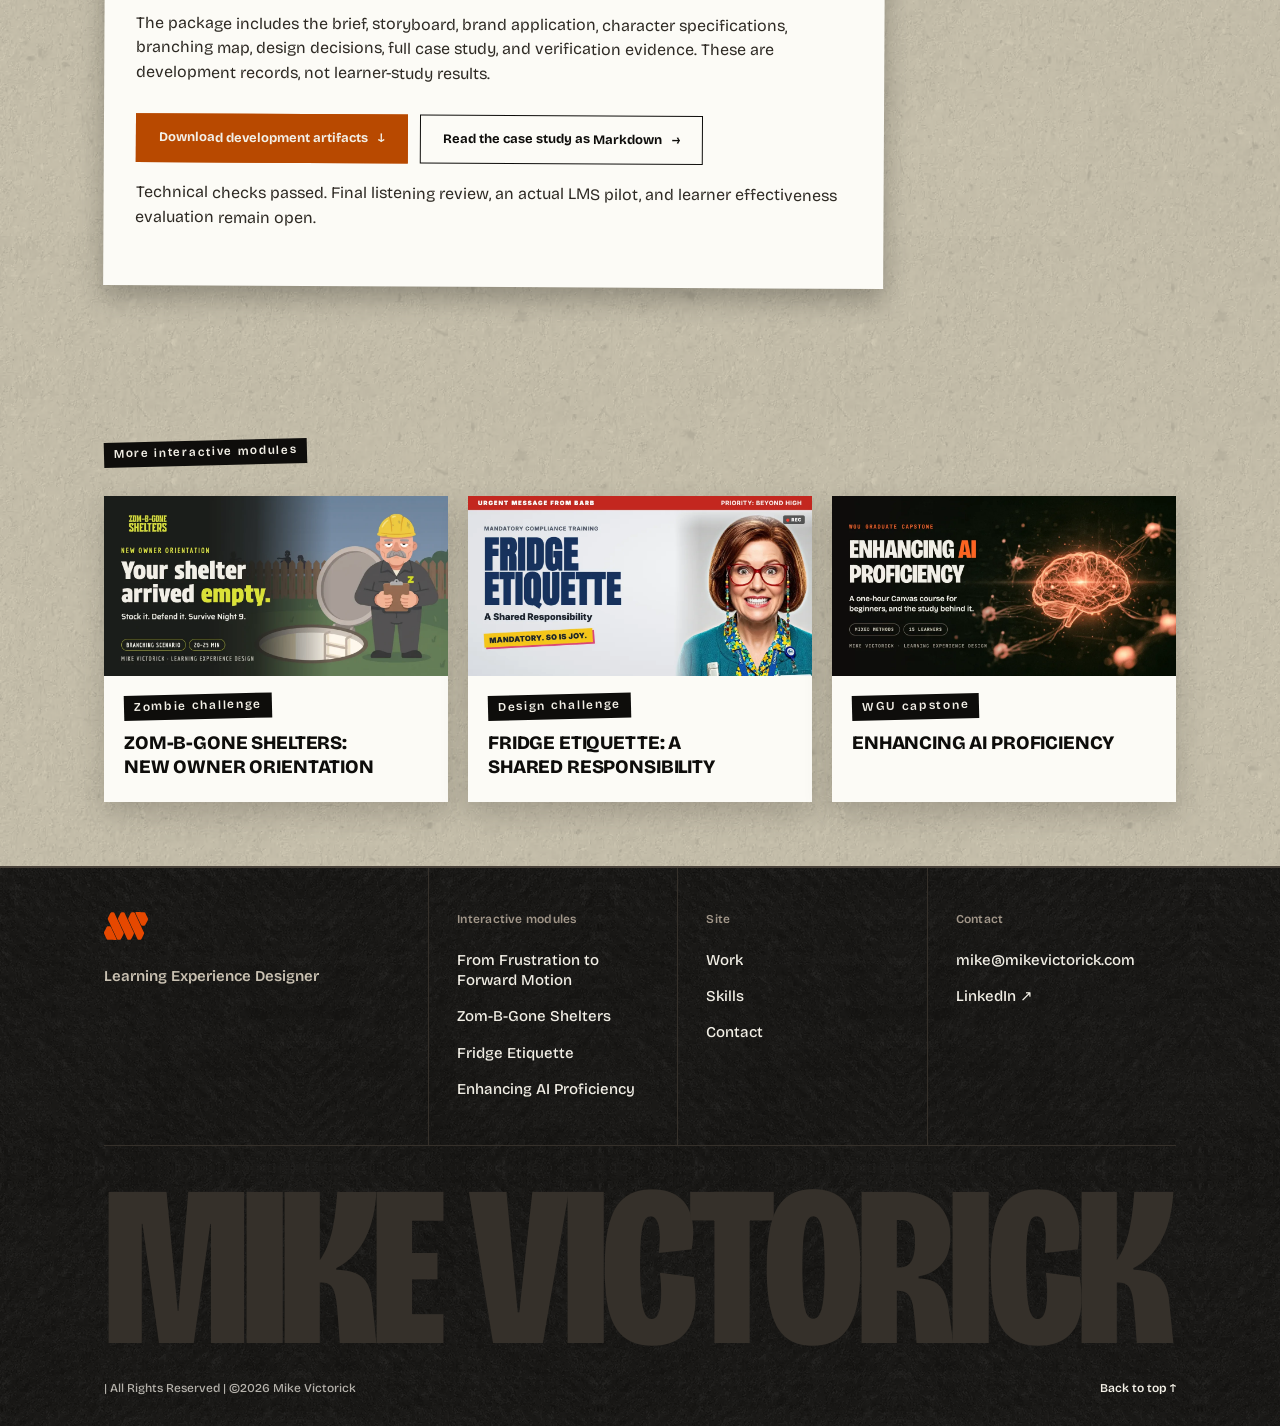
==== commit 1a4d8a45: "Footer on every page, bottom module nav, floating top nav, tile spacing, mobile fixes New footer on " ====
--- a/modules/forward-motion/index.html
+++ b/modules/forward-motion/index.html
@@ -1 +1,829 @@
-<!doctype html><html lang="en"><head><meta charset="utf-8"><meta name="viewport" content="width=device-width,initial-scale=1"><title>From Frustration to Forward Motion | Mike Victorick</title><meta name="description" content="A leadership conversation simulation: instructional design, branching interactions, slide states, debrief, and SCORM delivery."><style>*{box-sizing:border-box}body{margin:0;background:#f2efe6;color:#25211d;font:18px/1.7 Arial,sans-serif}header,main,footer{max-width:1100px;margin:auto;padding:30px 28px}nav{display:flex;gap:22px;flex-wrap:wrap}a{color:#185237}a:focus-visible,summary:focus-visible{outline:3px solid #185237;outline-offset:5px}h1{font-size:clamp(32px,5vw,60px);line-height:1.06;letter-spacing:-1.6px;max-width:900px}h2{font-size:32px;line-height:1.18;margin:10px 0 25px}h3{line-height:1.25}.eyebrow{font-size:12px;font-weight:bold;letter-spacing:1.4px;text-transform:uppercase}.lead{font-size:24px;max-width:800px}.cover{width:100%;display:block;border-radius:2px}.facts{display:grid;grid-template-columns:repeat(3,1fr);gap:20px;padding:25px 0;border-bottom:1px solid #c8c2b6}.facts p{font-size:16px}section{padding:45px 0;border-bottom:1px solid #c8c2b6}section>p{max-width:850px}figure{margin:30px 0}figure img{width:100%;display:block;border:1px solid #c8c2b6}figcaption{font-size:14px;color:#665e53;margin-top:10px}.gallery{display:grid;grid-template-columns:1fr 1fr;gap:22px}.gallery figure{margin:0}.btn{display:inline-block;margin:10px 14px 10px 0;background:#174b35;color:white;padding:12px 20px;text-decoration:none}.secondary{background:transparent;border:1px solid #174b35;color:#174b35}iframe{width:100%;height:820px;border:1px solid #c8c2b6}summary{cursor:pointer;font-weight:bold;padding:16px;background:#e3e4da}.implementation{font-size:15px;color:#665e53}li{margin:12px 0}@media(max-width:700px){.facts,.gallery{grid-template-columns:1fr}header,main,footer{padding:24px 18px}iframe{height:740px}h2{font-size:27px}}</style></head><body><header><nav><a href="https://mikevictorick.github.io/index.html">Mike Victorick · Portfolio</a><a href="#case-study">Read the case study</a><a href="#artifacts">Development artifacts</a></nav><p class="eyebrow">Instructional design · Scenario-based learning</p><h1>From Frustration to Forward Motion</h1><p class="lead">Rehearse the conversation that turns an educator’s frustration into a next step a leader can own.</p><img class="cover" src="assets/cover.webp" width="1672" height="941" alt="Course cover showing Maya across a meeting table beside the title From Frustration to Forward Motion."><a class="btn" href="course.html" target="_blank" rel="noopener">Launch the course</a><a class="btn secondary" href="forward-motion-scorm-1.2-v0.9.zip" download>Download SCORM 1.2</a><div class="facts"><div><b>Audience</b><p>District and school leaders supporting educators</p></div><div><b>Role</b><p>Instructional design, scenario architecture, visual development, audio, and QA</p></div><div><b>Deliverables</b><p>12-slide course · 31 voiceovers · SCORM 1.2 · development evidence</p></div></div><p class="implementation">Fictional Lake Dallas HS portfolio mockup. Custom browser implementation of Storyline-style mechanics; no native .story file or district endorsement.</p></header><main><details><summary>Play the course on this page</summary><iframe title="From Frustration to Forward Motion learning module" loading="lazy" src="course.html" allowfullscreen></iframe></details><div id="case-study"><section id="s0"><p class="eyebrow">01 · Development case study</p><h2>The design challenge</h2><p>A frustrated educator walks into a meeting after repeated failures in an instructional system. A leader can know the support process and still damage the conversation by explaining too soon, minimizing the lost planning time, or promising a fix they cannot control. I designed this experience to rehearse that moment: listen to the concern, establish what it has cost the team, and leave with a next step the leader can actually own.</p><p>This is a self-directed portfolio project for district and school leaders. Lake Dallas HS provides the mock workplace context. Maya Rivera and the incident are fictional; the project does not represent district commissioning, endorsement, or a documented staff complaint. The intended practice duration is approximately 15 minutes, subject to a learner pilot.</p></section><section id="s1"><p class="eyebrow">02 · Development case study</p><h2>My role and the design brief</h2><p>I led the scenario design, storyboard, interaction architecture, visual direction, dialogue scripting, audio integration, assessment rules, and quality checks. The deliverables include the playable course, editable source, a SCORM 1.2 package, and development artifacts that explain the choices behind the experience.</p><p>The performance objective is observable: given an emotionally charged educator concern, construct an opening that acknowledges the experience, clarify the issue and its impact, and commit to a dependable follow-up within the leader’s authority. Three moves organize the practice: Acknowledge, Clarify, Commit. A successful ending alone is insufficient; the learner must also complete the debrief.</p></section><section id="s2"><p class="eyebrow">03 · Development case study</p><h2>Planning the experience before building slides</h2><p>I began with the role boundary and the decision flow. The leader can contact support, document the planning-time impact, and own an update. They cannot guarantee a technical fix or suspend district requirements. These boundaries drive both the dialogue and the consequences, so the course does not reward an unrealistic promise simply because it sounds reassuring.</p><p>The storyboard organizes a twelve-slide sequence: enter the meeting; establish the role; explore the three moves; build the opening; hear Maya’s response; investigate; confirm understanding; build the next step; address a challenge; see the outcome; review the work; and plan transfer. The conversation reconverges at work-product checkpoints. This keeps the scenario manageable while preserving meaningful differences in the learner’s approach.</p><p>I specified the character, environment, expression states, slide treatments, and audio cues before integrating media. The brand sheet records the supplied district palette, typography, and logo references, including an unresolved gray-color discrepancy. The interface uses restrained green accents, clear typography, and a professional meeting environment.</p></section><section id="s3"><p class="eyebrow">04 · Development case study</p><h2>Developing an authored slide experience</h2><p>The first interaction revision improved the decisions, but its stacked workspaces still felt like a scrolling web lesson. I revised the presentation around an authored stage: a persistent player, distinct briefing and meeting layouts, learner-paced reveals, contextual objects, and overlays for supporting material.</p><p>The meeting scene keeps Maya across the table from the learner. The support-history and notebook objects open focused layers without moving the learner into a separate page. Briefing slides use more open presentation layouts; response and commitment slides become task workspaces; the debrief returns attention to the learner’s actual work. This variation gives each slide a purpose while keeping the navigation consistent.</p></section><section id="s4"><p class="eyebrow">05 · Development case study</p><h2>Interaction 1 — construct an opening</h2><p>The learner marks what matters in Maya’s concern, selects response clauses, and arranges them before delivering the opening. Recognizing repeated effort and lost planning time precedes an invitation to explain. Leading with justification or generic guidance produces a guarded response.</p><p>The interaction assesses the construction and sequence of a response rather than recognition of a correct sentence. Dragging has button alternatives. An optional edit field lets the learner use their own wording, followed by explicit self-review; the course does not claim to semantically grade unrestricted prose.</p></section><section id="s5"><p class="eyebrow">06 · Development case study</p><h2>Interaction 2 — investigate and organize evidence</h2><p>The learner asks follow-up questions and hears the corresponding response. Some questions become available only after relevant information has been revealed. A notebook layer asks the learner to organize discovered evidence as issue, impact, and need.</p><p>Only information surfaced in the conversation belongs in the notebook. Maya’s summary feedback identifies what is missing without automatically completing the learner’s evidence work. The learner can return to the inquiry and revise the summary before moving into a commitment. This makes diagnosis a task, rather than a decorative dialogue menu.</p></section><section id="s6"><p class="eyebrow">07 · Development case study</p><h2>Interaction 3 — make and repair a commitment</h2><p>The commitment builder requires an owner, an action, an update time, and a fallback if the issue remains unresolved. The learner reviews the assembled message before delivering it. Maya challenges unsupported guarantees, unnamed ownership, indefinite timing, silence while waiting, and actions that ignore the planning-time impact.</p><p>Repair is explicit: the learner retracts and replaces an unreliable commitment. The original and revised plans remain available in the debrief. This lets the course model recovery while still acknowledging the consequence of the initial promise.</p></section><section id="s7"><p class="eyebrow">08 · Development case study</p><h2>Branching, variables, states, and feedback</h2><p>The outcome rules use the learner’s opening, evidence summary, final commitment, and repair history. The three endings are Partnership Restored, Issue Stabilized, and Concern Escalates. A reliable repair can stabilize the issue; the technical problem can remain unresolved even when the partnership improves.</p><p>The architecture follows the planning vocabulary a Storyline developer would use. Slide layouts establish the base scene. Visited and selected states support reveals and construction tasks. Character states reflect the conversation. Layers present the transcript, strategy, notebook, and resources. Variables retain selections, evidence, commitment fields, and review progress. Conditional triggers control navigation and outcomes. These behaviors are implemented in the custom runtime; they are not screenshots of native Storyline variables or triggers.</p><p>The learner sees conversational consequences rather than numerical trust points. Outcome priorities prevent overlapping endings and keep an unsupported final promise from qualifying as stabilization. These are authored learning rules, not validated predictions of educator behavior.</p></section><section id="s8"><p class="eyebrow">09 · Development case study</p><h2>Debrief and transfer</h2><p>The debrief reviews the opening, concern summary, and follow-up plan the learner created. It connects the outcome to those work products and shows the original plan when a repair occurred. The learner must review all three parts; reaching an ending does not bypass reflection on the decisions.</p><p>A downloadable preparation sheet carries the work into a future conversation. An optional reflection asks for one action to practice and remains in the open session. Replay resets the current attempt while retaining previously earned completion. Concern Escalates invites another approach; escalation is not presented as inherently inappropriate in real workplace practice.</p></section><section id="s9"><p class="eyebrow">10 · Development case study</p><h2>Voiceover and learner control</h2><p>The course includes 31 scripted passages: 24 Maya responses and seven narrator cues. Separate voices distinguish the conversation from guidance. Every spoken passage is matched to its script and preserved as an editable production asset.</p><p>Play/Pause, Replay, Mute, and optional auto-play support learner control. Playback stops on slide changes and overlays, preventing competing speech. Text remains available for dialogue, and the experience is untimed. Final listening review for delivery, pronunciation, and pacing remains a production acceptance step.</p></section><section id="s10"><p class="eyebrow">11 · Development case study</p><h2>Testing the rules and the delivery</h2><p>The branching engine passed 3,456 synthetic configurations and 79,669 assertions, including repair, clause ordering, self-review, evidence gating, summary revision, restoration, and replay. These counts describe automated verification; they are not learner sample sizes or evidence of training effectiveness.</p><p>Prior browser walkthroughs exercised the three endings and representative interaction routes. Keyboard testing identified an overlay-focus defect that was corrected and rechecked. Audio sources passed decoding and transcript checks, and browser checks covered playback controls and transition behavior.</p><p>The SCORM 1.2 adapter passed 13 automated tests. A browser mock LMS verified initialization, successful debrief completion, save-and-exit, and resume after relaunch. The package reports completion, not a fabricated numerical score. LMS progress is kept separate from standalone browser progress. Actual LMS import, reporting, and cross-device resume still require a pilot.</p></section><section id="s11"><p class="eyebrow">12 · Development case study</p><h2>What the project demonstrates</h2><p>The delivered experience demonstrates scenario design, authored slide presentation, state-based interactions, conditional consequences, corrective feedback, work-product assessment, voiceover integration, and completion/resume packaging. The strongest development change was replacing simple answer selection with the construction, diagnosis, and repair tasks a leader needs to perform.</p><p>The project also shows why interaction logic and presentation need separate review. A richer assessment can still look like a scrolling lesson until the layouts, pacing, contextual objects, and layers are designed as one experience. Preserved before-and-after artifacts make that revision visible.</p></section><section id="s12"><p class="eyebrow">13 · Development case study</p><h2>Implementation and evaluation boundaries</h2><p>The course is a custom HTML/CSS/JavaScript implementation of Storyline-style mechanics, delivered as a browser course and SCORM 1.2 package. No native .story file was created. This case study describes the design and development decisions from an e-learning builder’s perspective without claiming native Articulate authoring proficiency.</p><p>No learner pilot or workplace impact study has been conducted. Next evaluation steps are an uninterrupted learner walkthrough, a target-LMS import, keyboard and screen-reader review, and observed completion time. A later pilot could examine opening-response patterns, ending distribution, learners’ explanation of their commitments, and transfer to a subsequent conversation. Those are proposed measures, not achieved results.</p></section></div><section><h2>Development evidence</h2><p>Actual development captures document the interaction revision. Select an image to enlarge it.</p><div class="gallery"><figure><a href="assets/before-response.png"><img loading="lazy" src="assets/before-response.png" alt="Before: scrolling response workspace"></a><figcaption>Before: scrolling response workspace · development capture v0.3/v0.6; representative synthetic work.</figcaption></figure><figure><a href="assets/response.png"><img loading="lazy" src="assets/response.png" alt="After: authored response construction"></a><figcaption>After: authored response construction · development capture v0.3/v0.6; representative synthetic work.</figcaption></figure><figure><a href="assets/notebook.png"><img loading="lazy" src="assets/notebook.png" alt="Evidence notebook layer"></a><figcaption>Evidence notebook layer · development capture v0.3/v0.6; representative synthetic work.</figcaption></figure><figure><a href="assets/repair.png"><img loading="lazy" src="assets/repair.png" alt="Commitment repair"></a><figcaption>Commitment repair · development capture v0.3/v0.6; representative synthetic work.</figcaption></figure><figure><a href="assets/debrief.png"><img loading="lazy" src="assets/debrief.png" alt="Personalized work-product debrief"></a><figcaption>Personalized work-product debrief · development capture v0.3/v0.6; representative synthetic work.</figcaption></figure></div><figure><img src="assets/character-sheet.png" loading="lazy" alt="Maya character identity sheet establishing a consistent educator for the meeting scenario."><figcaption>Character continuity established before expression-state production.</figcaption></figure></section><section id="artifacts"><h2>Review the development artifacts</h2><p>The package includes the brief, storyboard, brand application, character specifications, branching map, design decisions, full case study, and verification evidence. These are development records, not learner-study results.</p><a class="btn" href="forward-motion-development-artifacts.zip" download>Download development artifacts</a><a href="case-study.md">Read the case study as Markdown</a><p>Technical checks passed. Final listening review, an actual LMS pilot, and learner effectiveness evaluation remain open.</p></section></main><footer><p>Mike Victorick · Learning experience design</p><a href="https://mikevictorick.github.io/index.html#modules">Back to interactive modules</a></footer></body></html>+<!DOCTYPE html>
+<html lang="en">
+<head>
+<meta charset="utf-8">
+<meta name="viewport" content="width=device-width, initial-scale=1">
+<title>From Frustration to Forward Motion | Mike Victorick</title>
+<meta name="description" content="From Frustration to Forward Motion, a scenario-based leadership conversation simulation, with the playable course, a SCORM 1.2 package, and a development case study by Mike Victorick.">
+<meta name="theme-color" content="#F2EFE6">
+<link rel="icon" href="../../favicon.svg" type="image/svg+xml">
+<link rel="preconnect" href="https://fonts.googleapis.com">
+<link rel="preconnect" href="https://fonts.gstatic.com" crossorigin>
+<link href="https://fonts.googleapis.com/css2?family=Bricolage+Grotesque:opsz,wdth,wght@12..96,75..100,200..800&family=JetBrains+Mono:ital,wght@0,100..800;1,100..800&display=swap" rel="stylesheet">
+<style>
+:root {
+  /* core inks — AGAIN Vol.01 */
+  --again-flare: #E64800;
+  --again-flare-hi: #FF6320;
+  --again-flare-deep: #B84900;
+  --again-spring: #6DD36C;
+  --again-spring-hi: #8ADE89;
+  --again-spring-deep: #007E11;
+  --again-ink: #0E0D0B;
+  --again-ink-2: #25211D;
+  --again-ink-3: #35302A;
+  --again-ink-4: #484139;
+  --again-stone: #696055;
+  --again-dust: #A2978A;
+  --again-bone-dim: #C9C1B2;
+  --again-bone: #F2EFE6;
+  --again-paper: #DFDDD1;
+  --again-paper-2: #D0CBBC;
+  --again-cutout: #FCFBF6;
+  --again-line-l: #B7B19E;
+  --again-line-l-2: #8A856F;
+  --again-fg3-l: #585141;
+
+  /* semantic layer — this site runs the light theme as its base */
+  --bg: var(--again-bone);
+  --bg-raised: var(--again-paper);
+  --bg-card: var(--again-paper-2);
+  --bg-inset: var(--again-cutout);
+  --fg: var(--again-ink);
+  --fg-2: #3D362C;
+  --fg-3: var(--again-fg3-l);
+  --fg-mute: #7C7461;
+  --fg-on-accent: var(--again-bone);
+  --line: var(--again-line-l);
+  --line-strong: var(--again-line-l-2);
+  --accent: var(--again-flare-deep);
+  --accent-hover: #D25400;
+  --focus: var(--again-spring-deep);
+
+  /* geometry — the signature */
+  --again-shear: 25.1deg;
+  --again-shear-run: 0.469;
+
+  /* type */
+  --font-display: "Bricolage Grotesque", ui-sans-serif, system-ui, -apple-system, "Segoe UI", sans-serif;
+  --font-mono: "JetBrains Mono", ui-monospace, SFMono-Regular, Menlo, monospace;
+  --wdth-normal: 100;
+  --wdth-condensed: 86;
+  --fs-2xs: 11px;
+  --fs-xs: 12px;
+  --fs-sm: 14px;
+  --fs-base: 16px;
+  --fs-md: 18px;
+  --fs-lg: clamp(20px, 1.4vw + 16px, 22px);
+  --fs-xl: clamp(24px, 2vw + 18px, 28px);
+  --fs-2xl: clamp(29px, 3vw + 20px, 36px);
+  --fs-3xl: clamp(35px, 4.4vw + 20px, 48px);
+  --fs-5xl: clamp(50px, 8vw + 18px, 86px);
+  --ls-poster: -0.035em;
+  --ls-tight: -0.022em;
+  --ls-snug: -0.008em;
+  --ls-label: 0.14em;
+
+  /* labels, 2026-10-07: Bricolage 600 sentence case. Back to mono caps: --font-label var(--font-mono), --label-case uppercase, --label-ls var(--ls-label) */
+  --font-label: var(--font-display);
+  --label-case: none;
+  --label-ls: normal;
+
+  --r-sm: 0;
+  --r-md: 0;
+  --r-lg: 0;
+  --r-full: 0;
+  --ease: cubic-bezier(.2, .8, .2, 1);
+  --dur-fast: 120ms;
+  --dur-slow: 400ms;
+}
+
+* { box-sizing: border-box; margin: 0; padding: 0; }
+html { scroll-behavior: smooth; scroll-padding-top: 72px; }
+body { background-color: var(--bg); color: var(--fg); font-family: var(--font-display); font-variation-settings: "opsz" 14, "wdth" var(--wdth-normal); font-size: 17px; line-height: 1.6; text-wrap: pretty; -webkit-font-smoothing: antialiased; }
+body.lb-open { overflow: hidden; }
+img { display: block; max-width: 100%; height: auto; }
+a { color: var(--accent); text-decoration: none; }
+a:hover { color: var(--accent-hover); text-decoration: underline; text-underline-offset: 3px; }
+:focus-visible { outline: 2px solid var(--focus); outline-offset: 2px; border-radius: var(--r-sm); }
+::selection { background: var(--again-flare-deep); color: var(--again-bone); }
+
+.skip { position: absolute; left: -9999px; top: 8px; background: var(--fg); color: var(--bg); padding: 8px 14px; border-radius: var(--r-sm); z-index: 100; font-family: var(--font-label); font-weight: 600; text-transform: var(--label-case); font-size: 12px; letter-spacing: var(--label-ls); }
+.skip:focus { left: 8px; }
+
+.wrap { max-width: 1120px; margin: 0 auto; padding: 0 24px; }
+
+.eyebrow { font-family: var(--font-label); font-size: var(--fs-2xs); font-weight: 600; letter-spacing: var(--ls-label); text-transform: var(--label-case); color: var(--fg-3); }
+
+h1, h2, h3, h4 { font-family: var(--font-display); font-weight: 800; letter-spacing: var(--ls-tight); text-transform: uppercase; text-wrap: balance; margin: 0; }
+h1 { font-size: var(--fs-5xl); font-variation-settings: "opsz" 96, "wdth" var(--wdth-normal); line-height: 0.92; letter-spacing: var(--ls-poster); }
+h2 { font-size: var(--fs-3xl); font-variation-settings: "opsz" 56, "wdth" var(--wdth-normal); line-height: 1.02; }
+h3 { font-size: var(--fs-2xl); font-variation-settings: "opsz" 32, "wdth" var(--wdth-normal); line-height: 1.04; letter-spacing: var(--ls-snug); }
+h4 { font-size: var(--fs-md); font-weight: 600; font-variation-settings: "opsz" 18, "wdth" var(--wdth-normal); letter-spacing: -0.01em; line-height: 1.15; }
+
+/* nav */
+.nav { position: sticky; top: 0; z-index: 50; background: var(--bg); border-bottom: 1px solid var(--line-strong); transform: translateY(0); transition: transform var(--dur-slow) var(--ease); }
+.nav--hidden { transform: translateY(-100%); }
+.nav .wrap { display: flex; align-items: center; justify-content: space-between; height: 64px; }
+.brand { display: flex; align-items: center; gap: 12px; color: var(--fg); font-weight: 700; font-size: 16px; letter-spacing: 0.01em; text-transform: uppercase; font-family: var(--font-display); font-variation-settings: "opsz" 18, "wdth" var(--wdth-condensed); }
+.brand:hover { color: var(--fg); text-decoration: none; }
+.brand svg { color: var(--accent); }
+.nav ul { list-style: none; display: flex; gap: 28px; }
+.nav ul a { color: var(--fg); font-weight: 600; font-size: 13px; font-family: var(--font-label); text-transform: var(--label-case); letter-spacing: var(--label-ls); }
+.nav ul a:hover { color: var(--accent); text-decoration: none; }
+
+/* buttons */
+.btns { display: flex; flex-wrap: wrap; gap: 12px; margin-top: 36px; }
+.btn { position: relative; display: inline-flex; align-items: center; gap: 10px; padding: 13px 22px; min-height: 44px; border-radius: var(--r-sm); font-family: var(--font-label); font-weight: 700; font-size: 13px; letter-spacing: var(--label-ls); text-transform: var(--label-case); border: 1px solid var(--line-strong); color: var(--fg); background: transparent; overflow: hidden; transition: background var(--dur-fast) var(--ease), color var(--dur-fast) var(--ease), border-color var(--dur-fast) var(--ease); }
+.btn:hover { text-decoration: none; color: var(--fg); border-color: var(--fg); }
+.btn.primary { background: var(--accent); border-color: var(--accent); color: var(--fg-on-accent); }
+.btn.primary:hover { background: var(--accent-hover); border-color: var(--accent-hover); color: var(--fg-on-accent); }
+.btn.primary::after { content: ""; position: absolute; inset: 0 auto 0 -30%; width: 26%; background: rgba(242,239,230,.22); transform: skewX(var(--again-shear)) translateX(-120%); transition: transform var(--dur-slow) var(--ease); pointer-events: none; }
+.btn.primary:hover::after { transform: skewX(var(--again-shear)) translateX(560%); }
+.btn .arrow { font-family: var(--font-label); font-weight: 600; }
+
+/* hero */
+.hero { padding: 80px 0 88px; }
+.hero .wrap { display: grid; grid-template-columns: minmax(0, 1.05fr) minmax(0, 0.95fr); gap: 64px; align-items: center; }
+.hero .role { margin-top: 20px; font-family: var(--font-label); font-size: 14px; font-weight: 600; letter-spacing: var(--label-ls); text-transform: var(--label-case); color: var(--accent); }
+.hero .lede { margin-top: 20px; max-width: 520px; font-size: 18px; line-height: 1.55; color: var(--fg-2); }
+.slash { display: block; height: 14px; border: 0; overflow: hidden; background: repeating-linear-gradient(calc(90deg - var(--again-shear)), var(--accent) 0 3px, transparent 3px 22px); }
+
+.collage { display: grid; grid-template-columns: repeat(2, minmax(0, 1fr)); gap: 16px; }
+.tile { position: relative; display: block; border-radius: var(--r-md); overflow: hidden; background: var(--bg-card); border: 1px solid var(--line); transition: border-color var(--dur-fast) var(--ease); }
+.tile:hover { text-decoration: none; border-color: var(--line-strong); }
+.tile.big { grid-column: 1 / -1; }
+.tile img { width: 100%; aspect-ratio: 16 / 9; object-fit: cover; object-position: top; }
+.tile:not(.big) img { aspect-ratio: 4 / 3; }
+.tile .chip { position: absolute; left: 10px; bottom: 10px; background: var(--again-ink); color: var(--again-bone); font-family: var(--font-label); font-size: 12px; font-weight: 600; letter-spacing: var(--label-ls); text-transform: var(--label-case); padding: 6px 12px 6px 22px; clip-path: polygon(12px 0, 100% 0, 100% 100%, 0 100%); }
+
+section { padding: 96px 0; }
+section + section { border-top: 1px solid var(--line); }
+#work { padding: 96px 0 0; }
+#work + #skills { border-top: none; padding-top: 48px; }
+.sec-head { max-width: 760px; margin-bottom: 56px; }
+.cs-nav { position: sticky; top: 72px; z-index: 40; display: flex; flex-wrap: wrap; gap: 2px; margin: 0 0 56px; padding: 0; background: var(--again-ink); border: 1px solid var(--again-ink); border-radius: var(--r-md); overflow: hidden; transition: top var(--dur-slow) var(--ease), margin var(--dur-slow) var(--ease), padding var(--dur-slow) var(--ease), background var(--dur-fast) var(--ease), border-color var(--dur-fast) var(--ease); }
+html.nav-away .cs-nav { top: 8px; }
+.cs-nav.is-stuck { margin-left: -16px; margin-right: -16px; padding: 0 16px; }
+.cs-nav.on-dark { background: var(--again-bone); border-color: var(--again-bone); }
+.cs-nav a { font-family: var(--font-label); font-size: 11px; font-weight: 600; letter-spacing: var(--label-ls); text-transform: var(--label-case); color: var(--again-dust); padding: 12px 18px; border-bottom: 2px solid transparent; }
+.cs-nav a:hover { color: var(--again-bone); text-decoration: none; }
+.cs-nav a.active { color: var(--again-flare); border-color: var(--again-flare); }
+.cs-nav.on-dark a { color: var(--again-stone); }
+.cs-nav.on-dark a:hover { color: var(--again-ink); }
+.cs-nav.on-dark a.active { color: var(--again-flare-deep); border-color: var(--again-flare-deep); }
+.sec-head h2 { margin-top: 14px; }
+.sec-head p { margin-top: 20px; color: var(--fg-2); font-size: 17px; line-height: 1.55; }
+
+/* summary */
+.summary .wrap { display: grid; grid-template-columns: minmax(0, 0.9fr) minmax(0, 1.1fr); gap: 64px; align-items: start; }
+.summary h2 { margin-top: 14px; }
+.summary p.body { font-size: 18px; line-height: 1.6; color: var(--fg-2); }
+.summary p.body + p.body { margin-top: 20px; }
+.tex { position: relative; isolation: isolate; }
+.tex::before { content: ""; position: absolute; inset: 0; z-index: -1; pointer-events: none; background-repeat: repeat; }
+.tex--grain::before { opacity: .05; background-image: url("data:image/svg+xml,%3Csvg xmlns='http://www.w3.org/2000/svg' width='180' height='180'%3E%3Cfilter id='n'%3E%3CfeTurbulence type='fractalNoise' baseFrequency='.82' numOctaves='3' stitchTiles='stitch'/%3E%3CfeColorMatrix type='saturate' values='0'/%3E%3C/filter%3E%3Crect width='180' height='180' filter='url(%23n)'/%3E%3C/svg%3E"); background-size: 180px 180px; }
+
+/* case studies */
+.cs { position: relative; padding: 88px 0; --cs-bg: var(--bg-raised); }
+.cs::before { content: ""; position: absolute; top: 0; bottom: 0; left: 50%; width: 100vw; transform: translateX(-50%); background-color: var(--cs-bg); z-index: -1; }
+.cs:nth-of-type(even) {
+  --cs-bg: var(--again-ink);
+  --bg-card: var(--again-ink-3);
+  --fg: var(--again-bone);
+  --fg-2: var(--again-bone-dim);
+  --fg-3: var(--again-dust);
+  --line: var(--again-ink-4);
+  --line-strong: var(--again-stone);
+  --accent: var(--again-flare);
+  --accent-hover: var(--again-flare-hi);
+  --fg-on-accent: var(--again-ink);
+  --again-spring-deep: var(--again-spring);
+  color: var(--fg);
+}
+
+.cs-head { display: grid; grid-template-columns: minmax(0, 1fr) minmax(0, 1fr); gap: 56px; align-items: center; }
+.cs-head h3 { margin: 14px 0 28px; }
+.label { font-family: var(--font-label); font-size: var(--fs-2xs); font-weight: 600; letter-spacing: var(--ls-label); text-transform: var(--label-case); color: var(--accent); }
+.lead { margin-top: 8px; font-size: 17px; line-height: 1.6; color: var(--fg-2); }
+
+.facts { display: grid; grid-template-columns: repeat(3, minmax(0, 1fr)); gap: 16px; margin-top: 56px; }
+.fact { position: relative; isolation: isolate; background: var(--bg-card); border: 1px solid var(--line); border-radius: var(--r-md); padding: 24px; background-image: repeating-linear-gradient(90deg, rgba(162,151,138,.14) 0 1px, transparent 1px 32px), repeating-linear-gradient(0deg, rgba(162,151,138,.14) 0 1px, transparent 1px 32px); }
+.fact .label { color: var(--fg-3); }
+.fact p { margin-top: 10px; font-size: 16px; line-height: 1.4; color: var(--fg-2); }
+
+.story { display: grid; grid-template-columns: minmax(0, 1fr) minmax(0, 1fr); gap: 56px; align-items: center; margin-top: 72px; }
+.story.solo-col { grid-template-columns: minmax(0, 760px); }
+.story h4 { margin-bottom: 14px; text-transform: uppercase; }
+.story p { font-size: 16px; line-height: 1.55; color: var(--fg-2); }
+
+.callout { margin-top: 72px; background: var(--bg-card); border: 1px solid var(--line); border-left: 3px solid var(--again-spring-deep); border-radius: 0 var(--r-md) var(--r-md) 0; padding: 32px 36px; }
+.callout .label { color: var(--again-spring-deep); }
+.callout p { margin-top: 12px; max-width: 820px; font-size: 19px; line-height: 1.5; font-weight: 500; letter-spacing: -0.005em; color: var(--fg-2); }
+
+.learned { margin-top: 72px; max-width: 760px; }
+.learned p { font-size: 16px; line-height: 1.55; color: var(--fg-2); }
+
+.gallery-wrap { margin-top: 72px; }
+.gallery-wrap > p { max-width: 760px; font-size: 16px; margin-bottom: 28px; line-height: 1.55; color: var(--fg-2); }
+.gallery { display: grid; grid-template-columns: repeat(auto-fit, minmax(260px, 1fr)); gap: 20px; }
+
+/* framed visuals and popup triggers */
+figure { margin: 0; }
+.frame { background: var(--bg-card); border: 1px solid var(--line); border-radius: var(--r-md); overflow: hidden; }
+.frame .bar { display: flex; align-items: center; gap: 6px; padding: 10px 14px; border-bottom: 1px solid var(--line); background: var(--bg-raised); font-family: var(--font-label); font-size: 12px; font-weight: 600; letter-spacing: var(--label-ls); text-transform: var(--label-case); color: var(--fg-3); }
+.frame .bar i { width: 7px; height: 7px; border-radius: var(--r-full); border: 1px solid var(--line-strong); display: block; }
+.frame .bar span { margin-left: 8px; }
+.frame figcaption { padding: 12px 16px 14px; border-top: 1px solid var(--line); }
+figcaption { font-family: var(--font-label); font-size: 11px; letter-spacing: var(--label-ls); color: var(--fg-3); line-height: 1.5; }
+.zoom { position: relative; display: block; cursor: zoom-in; background: var(--bg-raised); }
+.zoom img { width: 100%; }
+.crop img { aspect-ratio: 4 / 3; object-fit: cover; object-position: top; }
+.zoom .hint { position: absolute; right: 12px; bottom: 12px; background: var(--again-ink); color: var(--again-bone); font-family: var(--font-label); font-size: 12px; font-weight: 600; letter-spacing: var(--label-ls); text-transform: var(--label-case); padding: 6px 12px 6px 22px; clip-path: polygon(12px 0, 100% 0, 100% 100%, 0 100%); opacity: 0; transition: opacity var(--dur-fast) linear; }
+.zoom:hover .hint, .zoom:focus-visible .hint { opacity: 1; }
+.zoom:hover { text-decoration: none; }
+@media (hover: none) { .zoom .hint { opacity: 1; } }
+.portrait { max-width: 460px; justify-self: center; width: 100%; }
+
+/* interactive modules */
+#work + #modules { border-top: none; padding-top: 48px; }
+.mods { display: grid; grid-template-columns: repeat(2, minmax(0, 1fr)); gap: 20px; }
+.tile.mod { display: flex; flex-direction: column; }
+.tile.mod .mod-thumb { position: relative; display: block; }
+.tile.mod .mod-thumb img { aspect-ratio: 1200 / 630; }
+.mod-body { padding: 24px 24px 28px; display: flex; flex-direction: column; align-items: flex-start; flex: 1; }
+.mod-body h3 { font-size: 22px; margin: 10px 0 12px; }
+.mod-body h3 a { color: var(--fg); }
+.mod-body h3 a:hover { color: var(--accent); text-decoration: none; }
+.mod-body p.desc { font-size: 16px; line-height: 1.5; color: var(--fg-2); }
+.mod-body .btn { margin-top: auto; }
+.mod-body p.desc + .btn { margin-top: 20px; }
+
+/* skills */
+.cols { display: grid; grid-template-columns: repeat(3, minmax(0, 1fr)); gap: 20px; }
+.cols > div { background: var(--bg-card); border: 1px solid var(--line); border-radius: var(--r-md); padding: 28px; }
+.cols h3 { font-size: 20px; margin: 12px 0 18px; }
+.list { list-style: none; display: flex; flex-wrap: wrap; gap: 8px; }
+.list li { background: var(--again-ink); color: var(--again-bone); padding: 9px 14px 9px 20px; clip-path: polygon(10px 0, 100% 0, 100% 100%, 0 100%); font-size: 13px; line-height: 1.4; }
+.list small { display: block; font-family: var(--font-label); font-size: 12px; letter-spacing: var(--label-ls); text-transform: var(--label-case); color: var(--again-dust); margin-top: 3px; }
+
+/* contact band */
+.contact { background-color: var(--again-ink); color: var(--again-bone); border-top: 0; }
+.contact.tex--grain::before { opacity: .08; }
+.contact .eyebrow, .contact .lb-cap { color: var(--again-dust); }
+.contact h2 { margin-top: 14px; max-width: 760px; }
+.contact .btn { color: var(--again-bone); background: transparent; border-color: var(--again-stone); }
+.contact .btn:hover { border-color: var(--again-bone); }
+.contact .btn.primary { color: var(--again-ink); background: var(--again-flare); border-color: var(--again-flare); }
+.contact .btn.primary:hover { background: var(--again-flare-hi); border-color: var(--again-flare-hi); }
+.contact .addr { margin-top: 28px; font-family: var(--font-label); font-size: 14px; letter-spacing: var(--label-ls); color: var(--again-dust); }
+
+footer { position: relative; isolation: isolate; border-top: 1px solid var(--line); padding: 32px 0 48px; }
+footer::before { content: ""; position: absolute; inset: 0; z-index: -1; pointer-events: none; opacity: .07; background-image:
+    repeating-linear-gradient(calc(90deg - var(--again-shear)), var(--fg) 0 1px, transparent 1px 28px),
+    repeating-linear-gradient(0deg, var(--fg) 0 1px, transparent 1px 28px); }
+footer .wrap { display: flex; justify-content: space-between; align-items: center; gap: 24px; flex-wrap: wrap; }
+footer p { font-family: var(--font-label); font-size: 12px; letter-spacing: var(--label-ls); color: var(--fg-3); max-width: 720px; line-height: 1.6; }
+.footer-brand { display: flex; align-items: center; gap: 12px; }
+
+/* popup viewer */
+dialog#lb { border: 0; padding: 0; background: transparent; max-width: 100vw; max-height: 100vh; width: 100vw; height: 100vh; margin: 0; color: var(--again-bone); }
+dialog#lb::backdrop { background-color: rgba(14, 13, 11, 0.92); }
+.lb-shell { position: relative; width: 100%; height: 100%; display: flex; flex-direction: column; align-items: center; justify-content: center; padding: 56px 72px 24px; gap: 14px; }
+.lb-body { width: min(1100px, 100%); max-height: calc(100vh - 150px); overflow: auto; border-radius: var(--r-md); background: var(--again-ink-2); border: 1px solid var(--again-stone); }
+.lb-body img { width: 100%; height: auto; max-width: none; }
+.lb-cap { font-family: var(--font-label); font-size: 12px; letter-spacing: var(--label-ls); color: var(--again-bone-dim); text-align: center; max-width: 760px; min-height: 1.5em; }
+.lb-btn { position: absolute; width: 40px; height: 40px; border-radius: var(--r-sm); border: 1px solid var(--again-stone); background: var(--again-ink-2); color: var(--again-bone); font-family: var(--font-label); font-weight: 600; font-size: 16px; cursor: pointer; display: grid; place-items: center; transition: border-color var(--dur-fast) var(--ease); }
+.lb-btn:hover { border-color: var(--again-bone); }
+.lb-close { top: 16px; right: 16px; }
+.lb-prev { left: 16px; top: 50%; transform: translateY(-50%); }
+.lb-next { right: 16px; top: 50%; transform: translateY(-50%); }
+.lb-btn[hidden] { display: none; }
+
+/* brand 2026-10-07: paper ground, cut-paper strips, no hairline structure */
+body { background-image: url(../../textures/scans/grain-57.webp); background-size: 700px; background-blend-mode: multiply; }
+.cs::before { background-image: url(../../textures/scans/grain-57.webp); background-size: 700px; background-blend-mode: multiply; }
+.cs:nth-of-type(even)::before { background-image: none; }
+section + section, #work section { border-top: 0; }
+h1 { font-variation-settings: "opsz" 96, "wdth" 75; }
+.hero h1 { font-size: clamp(56px, 7.6vw, 104px); }
+
+.eyebrow, .label { display: inline-block; padding: 4px 10px 5px; font-size: 12px; line-height: 1.3; transform: rotate(-1.4deg); transform-origin: left center; }
+.eyebrow, .sec-head p.eyebrow { background: var(--fg); color: var(--cs-bg, var(--bg)); }
+.contact .eyebrow, .contact .sec-head p.eyebrow { background: var(--again-bone); color: var(--again-ink); }
+.label, .fact .label { background: var(--accent); color: var(--fg-on-accent); }
+.callout .label { background: var(--again-spring-deep); color: var(--again-bone); transform: rotate(.8deg); }
+.cs:nth-of-type(even) .callout .label { color: var(--again-ink); }
+.fact:nth-child(2) .label { transform: rotate(.9deg); }
+.fact:nth-child(3) .label { transform: rotate(-.6deg); }
+
+.fact { background: none; border: 0; border-radius: 0; padding: 0; }
+.fact p { margin-top: 14px; }
+.callout { background: none; border: 0; border-radius: 0; padding: 0; }
+
+.tile { border: 0; background: var(--again-cutout); box-shadow: 0 12px 26px rgba(37, 33, 29, .2); transition: transform var(--dur-slow) var(--ease); }
+.tile:hover { border: 0; transform: translateY(-3px) rotate(-.5deg); }
+.cols > div { background: none; border: 0; border-radius: 0; padding: 0; }
+
+.frame { border: 0; border-radius: 0; background: var(--again-cutout); padding: 8px; box-shadow: 0 12px 26px rgba(37, 33, 29, .22); }
+.frame .bar { border-bottom: 0; background: none; padding: 0 0 8px; }
+.frame .bar i { display: none; }
+.frame .bar span { margin-left: 0; }
+.frame figcaption { border-top: 0; padding: 10px 6px 4px; }
+.crop img { aspect-ratio: auto; }
+.gallery { align-items: start; gap: 28px; }
+.gallery > :nth-child(odd) { transform: rotate(-.8deg); }
+.gallery > :nth-child(even) { transform: rotate(.9deg) translateY(12px); }
+
+.cs-nav, .cs-nav.on-dark { background: none; border: 0; border-radius: 0; overflow: visible; gap: 10px; }
+.cs-nav.is-stuck { margin-left: 0; margin-right: 0; padding: 0; }
+.cs-nav a { background: var(--again-ink); color: var(--again-bone); padding: 8px 14px; font-size: 13px; border: 0; box-shadow: 0 4px 10px rgba(14, 13, 11, .25); transition: background var(--dur-fast) var(--ease), color var(--dur-fast) var(--ease); }
+.cs-nav a:nth-child(odd) { transform: rotate(-1deg); }
+.cs-nav a:nth-child(even) { transform: rotate(.8deg); }
+.cs-nav a:hover { background: var(--again-ink-3); color: var(--again-bone); }
+.cs-nav a.active { background: var(--again-flare-deep); color: var(--again-bone); border: 0; }
+.cs-nav.on-dark a { background: var(--again-bone); color: var(--again-ink); }
+.cs-nav.on-dark a:hover { background: var(--again-paper); color: var(--again-ink); }
+.cs-nav.on-dark a.active { background: var(--again-flare); color: var(--again-ink); border: 0; }
+
+footer { border-top: 0; }
+footer::before { display: none; }
+
+@media (min-width: 901px) {
+  .fact:nth-child(2), .cols > div:nth-child(2), .mods:not(.single) > :nth-child(2) { margin-top: 36px; }
+}
+/* brand 2026-10-07b: alternating grounds, textured ink, solid buttons */
+:root { --bg-band: #D0C9B4; --grain-paper: url(../../textures/scans/grain-57.webp); --grain-ink: url(../../textures/scans/grain-72.webp); }
+.slash { display: none; }
+.band { background-color: var(--bg-band); background-image: var(--grain-paper); background-size: 700px; background-blend-mode: multiply; }
+.cs { --cs-bg: var(--bg-band); }
+.cs:nth-of-type(even)::before { background-image: var(--grain-ink); background-size: 600px; background-blend-mode: normal; }
+#cs-capstone { --cs-bg: var(--bg); }
+.contact { background-image: var(--grain-ink); background-size: 600px; }
+.contact.tex--grain::before { display: none; }
+.nav { background-color: var(--bg); background-image: var(--grain-paper); background-size: 700px; background-blend-mode: multiply; border-bottom: 0; box-shadow: 0 6px 14px -8px rgba(37, 33, 29, .4); }
+.btn { background: var(--again-cutout); border-color: var(--fg); }
+.btn:hover { background: var(--again-cutout); }
+.contact .btn { background: var(--again-ink-3); border-color: var(--again-stone); }
+.contact .btn:hover { background: var(--again-ink-3); }
+/* brand 2026-10-07c: ink nav and footer, dark grain at 10% */
+.nav, footer { position: relative; isolation: isolate; background: var(--again-ink); background-image: none; border: 0; color: var(--again-bone); }
+.nav { position: sticky; box-shadow: 0 8px 18px -10px rgba(14, 13, 11, .55); }
+.nav::before, footer::before { content: ""; display: block; position: absolute; inset: 0; z-index: -1; pointer-events: none; background-image: url(../../textures/scans/grain-72-lift.webp); background-size: 600px; opacity: .1; }
+.brand, .brand:hover { color: var(--again-bone); }
+.brand svg, footer .footer-brand svg { color: var(--again-flare); }
+.nav ul a { color: var(--again-bone); }
+.nav ul a:hover { color: var(--again-flare); }
+footer p { color: rgba(242, 239, 230, .72); }
+footer a { color: var(--again-bone); }
+.sec-head p.eyebrow, .contact .sec-head p.eyebrow { margin-top: 0; font-size: 12px; line-height: 1.3; }
+h1 { letter-spacing: -0.01em; line-height: 1; }
+/* brand 2026-10-07d: cut-paper slabs behind prose */
+body { overflow-x: clip; }
+.fact, .story > div:not(.frame), .callout, .learned, .slab, .summary .wrap > div:last-child {
+  --fg: var(--again-ink); --fg-2: #2E2A24; --fg-3: var(--again-stone);
+  --accent: var(--again-flare-deep); --again-spring-deep: #007E11;
+  position: relative; background: var(--again-cutout); background-image: none; color: var(--again-ink);
+  border: 0; border-radius: 0; padding: 28px 32px; box-shadow: 0 12px 26px rgba(14, 13, 11, .28);
+}
+.story h4, .learned h4 { color: var(--again-ink); }
+.fact .label, .slab .label { background: var(--again-flare-deep); color: var(--again-bone); }
+.fact:nth-child(odd) { transform: rotate(-.4deg); }
+.fact:nth-child(even) { transform: rotate(.35deg); }
+.story > div:not(.frame) { transform: rotate(-.3deg); }
+.callout { transform: rotate(.25deg); max-width: 880px; }
+.callout .label, .cs:nth-of-type(even) .callout .label { background: var(--again-spring-deep); color: var(--again-bone); }
+.learned { max-width: 780px; transform: rotate(-.25deg); }
+.slab { margin-top: 24px; transform: rotate(.3deg); }
+.slab .lead { margin-top: 10px; }
+.summary .wrap > div:last-child { transform: rotate(.3deg); }
+.slab h4 { color: var(--again-ink); }
+.gallery-wrap.slab { margin-top: 72px; max-width: 780px; }
+.slab ul { margin: 10px 0 0 20px; }
+.sec-head p:not(.eyebrow) { display: inline-block; background: var(--again-cutout); color: var(--again-ink); padding: 18px 24px; box-shadow: 0 12px 26px rgba(14, 13, 11, .28); transform: rotate(-.3deg); }
+@media (max-width: 900px) {
+  .fact, .story > div:not(.frame), .callout, .learned, .slab, .summary .wrap > div:last-child { padding: 22px 20px; }
+  .gallery-wrap.slab { margin-top: 48px; }
+}
+
+@media (max-width: 900px) {
+  section { padding: 64px 0; }
+  .hero { padding: 56px 0 56px; }
+  .hero .wrap, .summary .wrap, .cs-head, .story { grid-template-columns: 1fr; gap: 36px; }
+  .story.solo-col { grid-template-columns: 1fr; }
+  .cs { padding: 64px 0; }
+  #work { padding: 64px 0 0; }
+  #work + #skills { padding-top: 32px; }
+  #work + #modules { padding-top: 32px; }
+  .mods { grid-template-columns: 1fr; }
+  .facts { grid-template-columns: 1fr; margin-top: 40px; }
+  .story, .callout, .learned, .gallery-wrap { margin-top: 48px; }
+  .callout { padding: 24px; }
+  .callout p { font-size: 18px; }
+  .cols { grid-template-columns: 1fr; }
+  .nav ul { gap: 18px; }
+  .summary p.body { font-size: 17px; }
+  .lb-shell { padding: 64px 12px 16px; }
+  .lb-prev { left: 8px; top: auto; bottom: 8px; transform: none; }
+  .lb-next { right: 8px; top: auto; bottom: 8px; transform: none; }
+  .lb-body { max-height: calc(100vh - 170px); }
+}
+@media (prefers-reduced-motion: reduce) { html { scroll-behavior: auto; } .zoom .hint, .btn, .tile, .lb-btn, .btn.primary::after { transition: none; } }
+
+/* module pages */
+main { overflow-x: clip; }
+.page-head { padding: 48px 0 64px; }
+.back { display: inline-block; font-family: var(--font-label); font-size: 12px; font-weight: 600; letter-spacing: var(--label-ls); text-transform: var(--label-case); color: var(--fg); margin-bottom: 40px; }
+.back:hover { color: var(--accent); text-decoration: none; }
+.page-head h1 { margin-top: 18px; }
+.page-head .lede { margin-top: 20px; max-width: 560px; font-size: 18px; line-height: 1.55; color: var(--fg-2); }
+section.pg { padding: 64px 0; }
+section.pg-end { padding: 64px 0 0; }
+.embed { position: relative; aspect-ratio: 16 / 10; background: var(--bg-inset); }
+.embed iframe { position: absolute; inset: 0; width: 100%; height: 100%; border: 0; display: block; }
+.module-note { margin-top: 20px; font-family: var(--font-label); font-size: 12px; letter-spacing: var(--label-ls); color: var(--fg-3); }
+.btns.tight { margin-top: 20px; }
+.gallery.two { grid-template-columns: repeat(2, minmax(0, 1fr)); }
+.story p + p { margin-top: 14px; }
+.fact ul, .callout ul, .gallery-wrap ul { padding-left: 20px; margin-top: 10px; }
+.fact li, .gallery-wrap li { font-size: 16px; line-height: 1.4; color: var(--fg-2); margin-top: 6px; }
+.callout li { font-size: 17px; line-height: 1.5; font-weight: 500; color: var(--fg-2); margin-top: 6px; max-width: 820px; }
+.callout p + ul, .callout ul + p { margin-top: 12px; }
+.learned p + p { margin-top: 14px; }
+@media (max-width: 900px) {
+  .page-head { padding: 32px 0 40px; }
+  section.pg { padding: 48px 0; }
+  section.pg-end { padding: 48px 0 0; }
+  .embed { aspect-ratio: 3 / 4; }
+  .gallery.two { grid-template-columns: 1fr; }
+}
+
+/* forward motion module */
+.fm-flow { display: grid; gap: 40px; max-width: 860px; margin-top: 64px; }
+.fm-flow .slab { margin-top: 0; }
+.fm-flow .slab:nth-child(even) { transform: rotate(-.3deg); margin-left: 28px; }
+.fm-flow .slab h4 { margin: 14px 0 14px; text-transform: none; }
+.fm-flow .slab p { font-size: 16px; line-height: 1.55; color: var(--fg-2); }
+.fm-flow .slab p + p { margin-top: 14px; }
+.fm-flow .slab.bounds { }
+.fm-flow .slab.bounds .label { background: var(--again-spring-deep); color: var(--again-bone); }
+.embed.fm { aspect-ratio: 4 / 3; }
+.fm-note { margin-top: 20px; max-width: 720px; font-size: 14px; line-height: 1.5; color: var(--fg-3); }
+.gallery.two.fm-evidence { margin-top: 28px; }
+.gallery.two.fm-evidence figure img { background: var(--bg-inset); }
+.dl-list { display: flex; flex-wrap: wrap; gap: 12px; margin-top: 24px; }
+@media (max-width: 900px) {
+  .embed.fm { aspect-ratio: auto; height: 780px; }
+  .fm-flow .slab:nth-child(even) { margin-left: 0; }
+}
+
+
+
+
+/* footer 2026-10-09: shared on every page. Cells + hairlines from basement.studio, 2px rule from henry.codes, oversized name from egstad.com. Flare only on hover. */
+footer.foot { position: relative; isolation: isolate; padding: 0; background: #0E0D0B; color: #F2EFE6; border: 0; border-top: 2px solid #484139; font-family: "Bricolage Grotesque", Arial, sans-serif; overflow: hidden; }
+footer.foot .foot-in { max-width: 1120px; margin: 0 auto; padding: 0 24px; display: block; }
+footer.foot .foot-top { display: grid; grid-template-columns: 1.3fr repeat(3, 1fr); }
+footer.foot .foot-top > * { padding: 44px 28px 40px; border-left: 1px solid #35302A; }
+footer.foot .foot-top > :first-child { border-left: 0; padding-left: 0; }
+footer.foot .foot-home { display: inline-block; line-height: 0; }
+footer.foot .foot-mark { display: block; color: #E64800; flex: none; }
+footer.foot .foot-role { margin: 18px 0 0; max-width: 24ch; font-size: 15px; font-weight: 600; line-height: 1.4; letter-spacing: 0; color: #C9C1B2; }
+footer.foot .foot-h { margin: 0 0 16px; font-size: 12px; font-weight: 600; line-height: 1.3; letter-spacing: .02em; color: #A2978A; }
+footer.foot .foot-links { list-style: none; margin: 0; padding: 0; display: grid; gap: 4px; }
+footer.foot .foot-links a { display: inline-block; padding: 6px 0; font-size: 15px; font-weight: 500; line-height: 1.35; color: #F2EFE6; text-decoration: none; }
+footer.foot .foot-links a:hover, footer.foot .foot-base a:hover { color: #E64800; }
+footer.foot a:focus-visible { outline: 3px solid #E64800; outline-offset: 4px; }
+footer.foot .foot-name { margin: 0; padding: 30px 0 0; border-top: 1px solid #35302A; font-weight: 800; text-transform: uppercase; font-size: min(229px, calc((100vw - 48px) / 4.67)); max-width: none; line-height: .8; letter-spacing: -.03em; font-variation-settings: "opsz" 96, "wdth" 75; color: #35302A; white-space: nowrap; user-select: none; }
+footer.foot .foot-base { display: flex; justify-content: space-between; align-items: center; gap: 16px; flex-wrap: wrap; padding: 20px 0 28px; }
+footer.foot .foot-base p { margin: 0; max-width: none; font-size: 12px; font-weight: 500; line-height: 1.6; letter-spacing: 0; color: rgba(242, 239, 230, .72); }
+footer.foot .foot-base a { font-size: 12px; font-weight: 600; color: #F2EFE6; text-decoration: none; }
+@media (max-width: 900px) {
+  footer.foot .foot-top { grid-template-columns: repeat(3, 1fr); }
+  footer.foot .foot-top > :first-child { grid-column: 1 / -1; padding: 36px 0 28px; }
+  footer.foot .foot-top > :nth-child(2) { border-left: 0; padding-left: 0; }
+}
+@media (max-width: 640px) {
+  footer.foot .foot-top { grid-template-columns: 1fr; }
+  footer.foot .foot-top > * { padding: 28px 0; border-left: 0; border-top: 1px solid #35302A; }
+  footer.foot .foot-top > :first-child { border-top: 0; padding: 32px 0 28px; }
+}
+@media (max-width: 900px) {
+  footer.foot .foot-base a { display: inline-block; padding: 12px 0; margin-block: -12px; }
+}
+
+/* more modules 2026-10-09: bottom-of-page portfolio nav on the course pages */
+.more-mods { display: grid; grid-template-columns: repeat(3, minmax(0, 1fr)); gap: 20px; margin-top: 28px; }
+.more-mods .mod-body { padding: 20px 20px 24px; }
+.more-mods .mod-body h3 { font-size: 19px; line-height: 1.25; margin: 10px 0 0; }
+@media (max-width: 700px) { .more-mods { grid-template-columns: 1fr; } }
+
+/* floating nav 2026-10-09: the ink bar is inset from the edges and sits over the page */
+html { scroll-padding-top: 96px; }
+header.nav { position: sticky; top: 12px; margin: 12px 0 0; background: transparent; background-image: none; border: 0; box-shadow: none; pointer-events: none; isolation: auto; }
+header.nav::before { display: none; }
+header.nav .wrap { position: relative; isolation: isolate; pointer-events: auto; width: calc(100% - 24px); background: #0E0D0B; border: 1px solid #35302A; box-shadow: 0 16px 32px -14px rgba(14, 13, 11, .65); }
+header.nav .wrap::before { content: ""; position: absolute; inset: 0; z-index: -1; pointer-events: none; background: url(../../textures/scans/grain-72-lift.webp) 0 0 / 600px; opacity: .1; }
+header.nav.nav--hidden { transform: translateY(calc(-100% - 24px)); }
+.cs-nav { top: 92px; }
+html.nav-away .cs-nav { top: 8px; }
+@media (max-width: 900px) {
+  header.nav .brand, .page-head .back { display: inline-flex; align-items: center; padding-block: 12px; margin-block: -12px; }
+}
+</style>
+</head>
+<body>
+<a class="skip" href="#module">Skip to the course</a>
+
+<header class="nav">
+  <div class="wrap">
+    <a class="brand" href="../../index.html#top" aria-label="Mike Victorick, top of page">
+      <svg role="img" aria-label="Mike Victorick mark" width="32" height="20" viewBox="0 0 1043.61 660.06" fill="currentColor">
+        <g>
+          <path d="M244.09,16.39c-5.09-10.08-11.55-12.8-25.1-14.35-7.46-.34-15.04-.57-22.7-.72-32.43.86-41.74,11.49-56.79,44.18-9.89,20.14-19.71,40.92-29.32,61.12-6.77,14.98-15.94,31.39-19.82,44.81-1.73,5.93-1.86,12.32.15,17.63,36.49,81.19,182.01,388.28,222.29,473.92,5.09,10.08,11.55,12.8,25.1,14.35,7.46.34,15.04.57,22.7.72,32.43-.86,41.74-11.49,56.79-44.18,9.89-20.14,19.71-40.92,29.32-61.12,6.77-14.98,15.94-31.39,19.81-44.81,1.73-5.93,1.86-12.32-.15-17.63-36.49-81.19-182.01-388.28-222.29-473.92Z"/>
+          <path d="M485.92,16.5c-5.09-10.08-11.55-12.8-25.1-14.35-7.46-.34-15.04-.57-22.7-.72-32.43.86-41.74,11.49-56.79,44.18-9.89,20.14-19.71,40.92-29.32,61.12-6.77,14.98-15.94,31.39-19.82,44.81-1.73,5.93-1.86,12.32.15,17.63,36.49,81.19,182.01,388.28,222.29,473.92,5.09,10.08,11.55,12.8,25.1,14.35,7.46.34,15.04.57,22.7.72,32.43-.86,41.74-11.49,56.79-44.18,9.89-20.14,19.71-40.92,29.32-61.12,6.77-14.98,15.94-31.39,19.81-44.81,1.73-5.93,1.86-12.32-.15-17.63-36.49-81.19-182.01-388.28-222.29-473.92Z"/>
+          <path d="M796.46,643.09c5.09,10.08,11.55,12.8,25.1,14.35,7.46.34,15.04.57,22.7.72,32.43-.86,41.74-11.49,56.79-44.18,9.89-20.14,19.71-40.92,29.32-61.12,6.77-14.98,15.94-31.39,19.82-44.81,1.73-5.93,1.86-12.32-.15-17.63-36.49-81.19-182.01-388.28-222.29-473.92-5.09-10.08-11.55-12.8-25.1-14.35-7.46-.34-15.04-.57-22.7-.72-32.43.86-41.74,11.49-56.79,44.18-9.89,20.14-19.71,40.92-29.32,61.12-6.77,14.98-15.94,31.39-19.81,44.81-1.73,5.93-1.86,12.32.15,17.63,36.49,81.19,182.01,388.28,222.29,473.92Z"/>
+          <path d="M746.92,5.55c-3.93,5.65-.1,13.78,2.44,19.83,20.44,43.59,47.21,100.56,69.59,148.05,18.06,38.34,47.02,99.91,59.88,127.21,3.32,7.18,7.01,13.87,14.31,17.64,9.53,5.12,25.17,5.91,37.16,5.94,9.33.07,18.95-.14,27.77-2.95,19.49-5.53,26.15-26.29,35.42-43.5,10.59-20.7,21.51-41.96,32.01-62.67,6.69-13.79,15.04-27.13,17.52-41.42,2.4-13.15-2.89-25.26-8.44-36.94-14.5-30.83-35.1-76.86-51.57-110.52-3.9-7.48-9.02-15.19-15.69-19.18-5.75-3.55-12.67-4.46-20.65-4.66-17.92-.34-34.98-.57-54.73-.82-32.31-.4-67.55-.8-100.54-1.2-12.96.54-37.36-3.12-44.38,5.08l-.09.11Z"/>
+          <path d="M296.54,654.53c3.94-5.64.11-13.78-2.42-19.83-20.4-43.61-47.12-100.61-69.45-148.12-18.02-38.36-46.93-99.96-59.76-127.26-3.31-7.18-7-13.88-14.29-17.65-9.52-5.13-25.16-5.94-37.15-5.97-9.33-.08-18.95.12-27.78,2.92-19.5,5.52-26.17,26.26-35.46,43.46-10.61,20.69-21.54,41.94-32.07,62.64-6.7,13.79-15.07,27.12-17.55,41.4-2.42,13.14,2.87,25.27,8.4,36.95,14.47,30.84,35.03,76.89,51.47,110.57,3.89,7.48,9,15.19,15.67,19.2,5.75,3.56,12.66,4.48,20.64,4.68,17.92.36,34.98.6,54.73.87,32.31.43,67.54.86,100.54,1.29,12.96-.53,37.35,3.15,44.39-5.04l.09-.11Z"/>
+        </g>
+      </svg>
+    </a>
+    <nav aria-label="Primary">
+      <ul>
+        <li><a href="../../index.html#work">Work</a></li>
+        <li><a href="../../index.html#skills">Skills</a></li>
+        <li><a href="../../index.html#contact">Contact</a></li>
+      </ul>
+    </nav>
+  </div>
+</header>
+
+<main id="top">
+
+  <div class="page-head">
+    <div class="wrap">
+      <a class="back" href="../../index.html#modules"><span aria-hidden="true">←</span> Back to portfolio</a>
+      <p class="eyebrow">Interactive module</p>
+      <h1>From Frustration to Forward Motion</h1>
+      <p class="lede">Rehearse the conversation that turns an educator’s frustration into a next step a leader can own. Play it here or open it full screen.</p>
+      <div class="btns tight">
+        <a class="btn primary" href="course.html" target="_blank" rel="noopener">Launch the course <span class="arrow" aria-hidden="true">↗</span></a>
+        <a class="btn" href="forward-motion-scorm-1.2-v0.9.zip" download>Download SCORM 1.2 <span class="arrow" aria-hidden="true">↓</span></a>
+      </div>
+    </div>
+  </div>
+
+  <section id="module" class="pg band" aria-labelledby="module-h">
+    <div class="wrap">
+      <h2 id="module-h" class="eyebrow">The course</h2>
+      <figure class="frame" style="margin-top: 14px;">
+        <div class="bar"><i></i><i></i><i></i><span>Playable course</span></div>
+        <div class="embed fm"><iframe src="course.html" title="From Frustration to Forward Motion learning module" loading="lazy" allow="fullscreen"></iframe></div>
+      </figure>
+      <div class="btns tight">
+        <a class="btn primary" href="course.html" target="_blank" rel="noopener">Open full screen <span class="arrow" aria-hidden="true">↗</span></a>
+      </div>
+      <p class="fm-note">Fictional Lake Dallas HS portfolio mockup. Custom browser implementation of Storyline-style mechanics; no native .story file or district endorsement.</p>
+    </div>
+  </section>
+
+  <section id="evidence" class="pg" aria-labelledby="evidence-h">
+    <div class="wrap">
+      <div class="sec-head">
+        <p class="eyebrow">Development evidence</p>
+        <h2 id="evidence-h">How the interaction changed</h2>
+        <p>Actual development captures document the interaction revision. Select an image to enlarge it.</p>
+      </div>
+      <div class="gallery two fm-evidence">
+        <figure class="frame">
+          <a class="zoom" href="assets/before-response.png" target="_blank" rel="noopener"><img src="assets/before-response.png" width="1440" height="1050" loading="lazy" decoding="async" alt="Before: scrolling response workspace"><span class="hint">Enlarge</span></a>
+          <figcaption>Before: scrolling response workspace · development capture v0.3/v0.6; representative synthetic work.</figcaption>
+        </figure>
+        <figure class="frame">
+          <a class="zoom" href="assets/response.png" target="_blank" rel="noopener"><img src="assets/response.png" width="1440" height="1000" loading="lazy" decoding="async" alt="After: authored response construction"><span class="hint">Enlarge</span></a>
+          <figcaption>After: authored response construction · development capture v0.3/v0.6; representative synthetic work.</figcaption>
+        </figure>
+        <figure class="frame">
+          <a class="zoom" href="assets/notebook.png" target="_blank" rel="noopener"><img src="assets/notebook.png" width="1440" height="1000" loading="lazy" decoding="async" alt="Evidence notebook layer"><span class="hint">Enlarge</span></a>
+          <figcaption>Evidence notebook layer · development capture v0.3/v0.6; representative synthetic work.</figcaption>
+        </figure>
+        <figure class="frame">
+          <a class="zoom" href="assets/repair.png" target="_blank" rel="noopener"><img src="assets/repair.png" width="1440" height="1050" loading="lazy" decoding="async" alt="Commitment repair"><span class="hint">Enlarge</span></a>
+          <figcaption>Commitment repair · development capture v0.3/v0.6; representative synthetic work.</figcaption>
+        </figure>
+        <figure class="frame">
+          <a class="zoom" href="assets/debrief.png" target="_blank" rel="noopener"><img src="assets/debrief.png" width="1440" height="1050" loading="lazy" decoding="async" alt="Personalized work-product debrief"><span class="hint">Enlarge</span></a>
+          <figcaption>Personalized work-product debrief · development capture v0.3/v0.6; representative synthetic work.</figcaption>
+        </figure>
+        <figure class="frame">
+          <a class="zoom" href="assets/character-sheet.png" target="_blank" rel="noopener"><img src="assets/character-sheet.png" width="1536" height="1024" loading="lazy" decoding="async" alt="Maya character identity sheet establishing a consistent educator for the meeting scenario."><span class="hint">Enlarge</span></a>
+          <figcaption>Character continuity established before expression-state production.</figcaption>
+        </figure>
+      </div>
+    </div>
+  </section>
+
+  <section id="case-study" class="pg-end">
+    <div class="wrap">
+      <article class="cs" id="cs5" aria-labelledby="cs5-h">
+        <div class="cs-head">
+          <div>
+            <p class="eyebrow">Case study</p>
+            <h3 id="cs5-h">Development case study</h3>
+            <div class="slab"><p class="label">01 · The design challenge</p>
+            <p class="lead">A frustrated educator walks into a meeting after repeated failures in an instructional system. A leader can know the support process and still damage the conversation by explaining too soon, minimizing the lost planning time, or promising a fix they cannot control. I designed this experience to rehearse that moment: listen to the concern, establish what it has cost the team, and leave with a next step the leader can actually own.</p><p style="margin-top: 14px;">This is a self-directed portfolio project for district and school leaders. Lake Dallas HS provides the mock workplace context. Maya Rivera and the incident are fictional; the project does not represent district commissioning, endorsement, or a documented staff complaint. The intended practice duration is approximately 15 minutes, subject to a learner pilot.</p></div>
+          </div>
+          <figure class="frame">
+            <div class="bar"><i></i><i></i><i></i><span>Course cover</span></div>
+            <a class="zoom" href="assets/cover.webp" target="_blank" rel="noopener"><img src="assets/cover.webp" width="1672" height="941" loading="lazy" decoding="async" alt="Course cover showing Maya across a meeting table beside the title From Frustration to Forward Motion."><span class="hint">Enlarge</span></a>
+            <figcaption>Course cover.</figcaption>
+          </figure>
+        </div>
+
+        <div class="facts">
+          <div class="fact"><p class="label">Audience</p><p>District and school leaders supporting educators</p></div>
+          <div class="fact"><p class="label">Role</p><p>Instructional design, scenario architecture, visual development, audio, and QA</p></div>
+          <div class="fact"><p class="label">Deliverables</p><p>12-slide course · 31 voiceovers · SCORM 1.2 · development evidence</p></div>
+        </div>
+
+        <div class="fm-flow">
+      <section class="slab" id="s1" aria-labelledby="s1-h"><p class="label">02</p><h4 id="s1-h">My role and the design brief</h4><p>I led the scenario design, storyboard, interaction architecture, visual direction, dialogue scripting, audio integration, assessment rules, and quality checks. The deliverables include the playable course, editable source, a SCORM 1.2 package, and development artifacts that explain the choices behind the experience.</p><p>The performance objective is observable: given an emotionally charged educator concern, construct an opening that acknowledges the experience, clarify the issue and its impact, and commit to a dependable follow-up within the leader’s authority. Three moves organize the practice: Acknowledge, Clarify, Commit. A successful ending alone is insufficient; the learner must also complete the debrief.</p></section>
+      <section class="slab" id="s2" aria-labelledby="s2-h"><p class="label">03</p><h4 id="s2-h">Planning the experience before building slides</h4><p>I began with the role boundary and the decision flow. The leader can contact support, document the planning-time impact, and own an update. They cannot guarantee a technical fix or suspend district requirements. These boundaries drive both the dialogue and the consequences, so the course does not reward an unrealistic promise simply because it sounds reassuring.</p><p>The storyboard organizes a twelve-slide sequence: enter the meeting; establish the role; explore the three moves; build the opening; hear Maya’s response; investigate; confirm understanding; build the next step; address a challenge; see the outcome; review the work; and plan transfer. The conversation reconverges at work-product checkpoints. This keeps the scenario manageable while preserving meaningful differences in the learner’s approach.</p><p>I specified the character, environment, expression states, slide treatments, and audio cues before integrating media. The brand sheet records the supplied district palette, typography, and logo references, including an unresolved gray-color discrepancy. The interface uses restrained green accents, clear typography, and a professional meeting environment.</p></section>
+      <section class="slab" id="s3" aria-labelledby="s3-h"><p class="label">04</p><h4 id="s3-h">Developing an authored slide experience</h4><p>The first interaction revision improved the decisions, but its stacked workspaces still felt like a scrolling web lesson. I revised the presentation around an authored stage: a persistent player, distinct briefing and meeting layouts, learner-paced reveals, contextual objects, and overlays for supporting material.</p><p>The meeting scene keeps Maya across the table from the learner. The support-history and notebook objects open focused layers without moving the learner into a separate page. Briefing slides use more open presentation layouts; response and commitment slides become task workspaces; the debrief returns attention to the learner’s actual work. This variation gives each slide a purpose while keeping the navigation consistent.</p></section>
+      <section class="slab" id="s4" aria-labelledby="s4-h"><p class="label">05</p><h4 id="s4-h">Interaction 1 — construct an opening</h4><p>The learner marks what matters in Maya’s concern, selects response clauses, and arranges them before delivering the opening. Recognizing repeated effort and lost planning time precedes an invitation to explain. Leading with justification or generic guidance produces a guarded response.</p><p>The interaction assesses the construction and sequence of a response rather than recognition of a correct sentence. Dragging has button alternatives. An optional edit field lets the learner use their own wording, followed by explicit self-review; the course does not claim to semantically grade unrestricted prose.</p></section>
+      <section class="slab" id="s5" aria-labelledby="s5-h"><p class="label">06</p><h4 id="s5-h">Interaction 2 — investigate and organize evidence</h4><p>The learner asks follow-up questions and hears the corresponding response. Some questions become available only after relevant information has been revealed. A notebook layer asks the learner to organize discovered evidence as issue, impact, and need.</p><p>Only information surfaced in the conversation belongs in the notebook. Maya’s summary feedback identifies what is missing without automatically completing the learner’s evidence work. The learner can return to the inquiry and revise the summary before moving into a commitment. This makes diagnosis a task, rather than a decorative dialogue menu.</p></section>
+      <section class="slab" id="s6" aria-labelledby="s6-h"><p class="label">07</p><h4 id="s6-h">Interaction 3 — make and repair a commitment</h4><p>The commitment builder requires an owner, an action, an update time, and a fallback if the issue remains unresolved. The learner reviews the assembled message before delivering it. Maya challenges unsupported guarantees, unnamed ownership, indefinite timing, silence while waiting, and actions that ignore the planning-time impact.</p><p>Repair is explicit: the learner retracts and replaces an unreliable commitment. The original and revised plans remain available in the debrief. This lets the course model recovery while still acknowledging the consequence of the initial promise.</p></section>
+      <section class="slab" id="s7" aria-labelledby="s7-h"><p class="label">08</p><h4 id="s7-h">Branching, variables, states, and feedback</h4><p>The outcome rules use the learner’s opening, evidence summary, final commitment, and repair history. The three endings are Partnership Restored, Issue Stabilized, and Concern Escalates. A reliable repair can stabilize the issue; the technical problem can remain unresolved even when the partnership improves.</p><p>The architecture follows the planning vocabulary a Storyline developer would use. Slide layouts establish the base scene. Visited and selected states support reveals and construction tasks. Character states reflect the conversation. Layers present the transcript, strategy, notebook, and resources. Variables retain selections, evidence, commitment fields, and review progress. Conditional triggers control navigation and outcomes. These behaviors are implemented in the custom runtime; they are not screenshots of native Storyline variables or triggers.</p><p>The learner sees conversational consequences rather than numerical trust points. Outcome priorities prevent overlapping endings and keep an unsupported final promise from qualifying as stabilization. These are authored learning rules, not validated predictions of educator behavior.</p></section>
+      <section class="slab" id="s8" aria-labelledby="s8-h"><p class="label">09</p><h4 id="s8-h">Debrief and transfer</h4><p>The debrief reviews the opening, concern summary, and follow-up plan the learner created. It connects the outcome to those work products and shows the original plan when a repair occurred. The learner must review all three parts; reaching an ending does not bypass reflection on the decisions.</p><p>A downloadable preparation sheet carries the work into a future conversation. An optional reflection asks for one action to practice and remains in the open session. Replay resets the current attempt while retaining previously earned completion. Concern Escalates invites another approach; escalation is not presented as inherently inappropriate in real workplace practice.</p></section>
+      <section class="slab" id="s9" aria-labelledby="s9-h"><p class="label">10</p><h4 id="s9-h">Voiceover and learner control</h4><p>The course includes 31 scripted passages: 24 Maya responses and seven narrator cues. Separate voices distinguish the conversation from guidance. Every spoken passage is matched to its script and preserved as an editable production asset.</p><p>Play/Pause, Replay, Mute, and optional auto-play support learner control. Playback stops on slide changes and overlays, preventing competing speech. Text remains available for dialogue, and the experience is untimed. Final listening review for delivery, pronunciation, and pacing remains a production acceptance step.</p></section>
+      <section class="slab" id="s10" aria-labelledby="s10-h"><p class="label">11</p><h4 id="s10-h">Testing the rules and the delivery</h4><p>The branching engine passed 3,456 synthetic configurations and 79,669 assertions, including repair, clause ordering, self-review, evidence gating, summary revision, restoration, and replay. These counts describe automated verification; they are not learner sample sizes or evidence of training effectiveness.</p><p>Prior browser walkthroughs exercised the three endings and representative interaction routes. Keyboard testing identified an overlay-focus defect that was corrected and rechecked. Audio sources passed decoding and transcript checks, and browser checks covered playback controls and transition behavior.</p><p>The SCORM 1.2 adapter passed 13 automated tests. A browser mock LMS verified initialization, successful debrief completion, save-and-exit, and resume after relaunch. The package reports completion, not a fabricated numerical score. LMS progress is kept separate from standalone browser progress. Actual LMS import, reporting, and cross-device resume still require a pilot.</p></section>
+      <section class="slab" id="s11" aria-labelledby="s11-h"><p class="label">12</p><h4 id="s11-h">What the project demonstrates</h4><p>The delivered experience demonstrates scenario design, authored slide presentation, state-based interactions, conditional consequences, corrective feedback, work-product assessment, voiceover integration, and completion/resume packaging. The strongest development change was replacing simple answer selection with the construction, diagnosis, and repair tasks a leader needs to perform.</p><p>The project also shows why interaction logic and presentation need separate review. A richer assessment can still look like a scrolling lesson until the layouts, pacing, contextual objects, and layers are designed as one experience. Preserved before-and-after artifacts make that revision visible.</p></section>
+      <section class="slab bounds" id="s12" aria-labelledby="s12-h"><p class="label">13</p><h4 id="s12-h">Implementation and evaluation boundaries</h4><p>The course is a custom HTML/CSS/JavaScript implementation of Storyline-style mechanics, delivered as a browser course and SCORM 1.2 package. No native .story file was created. This case study describes the design and development decisions from an e-learning builder’s perspective without claiming native Articulate authoring proficiency.</p><p>No learner pilot or workplace impact study has been conducted. Next evaluation steps are an uninterrupted learner walkthrough, a target-LMS import, keyboard and screen-reader review, and observed completion time. A later pilot could examine opening-response patterns, ending distribution, learners’ explanation of their commitments, and transfer to a subsequent conversation. Those are proposed measures, not achieved results.</p></section>
+        </div>
+
+        <div class="gallery-wrap slab" id="artifacts">
+          <h4 style="margin-bottom: 14px;">Review the development artifacts</h4>
+          <p>The package includes the brief, storyboard, brand application, character specifications, branching map, design decisions, full case study, and verification evidence. These are development records, not learner-study results.</p>
+          <div class="dl-list">
+            <a class="btn primary" href="forward-motion-development-artifacts.zip" download>Download development artifacts <span class="arrow" aria-hidden="true">↓</span></a>
+            <a class="btn" href="case-study.md">Read the case study as Markdown <span class="arrow" aria-hidden="true">→</span></a>
+          </div>
+          <p style="margin-top: 18px;">Technical checks passed. Final listening review, an actual LMS pilot, and learner effectiveness evaluation remain open.</p>
+        </div>
+      </article>
+    </div>
+  </section>
+
+  <section id="more" class="pg band" aria-labelledby="more-h">
+    <div class="wrap">
+      <h2 id="more-h" class="eyebrow">More interactive modules</h2>
+      <div class="more-mods">
+        <article class="tile mod">
+          <a class="mod-thumb" href="../../zom-b-gone.html" tabindex="-1" aria-hidden="true"><img src="../../images/zbg-cover.webp" width="1200" height="630" loading="lazy" decoding="async" alt="Zom-B-Gone Shelters title card reading &quot;Your shelter arrived empty,&quot; with an unimpressed install tech in a hard hat beside an open, empty backyard shelter while zombies lean over the fence."></a>
+          <div class="mod-body"><p class="eyebrow">Zombie challenge</p><h3><a href="../../zom-b-gone.html">Zom-B-Gone Shelters: New Owner Orientation</a></h3></div>
+        </article>
+        <article class="tile mod">
+          <a class="mod-thumb" href="../../fridge-etiquette.html" tabindex="-1" aria-hidden="true"><img src="../../images/fe-cover.webp" width="1200" height="630" loading="lazy" decoding="async" alt="Course cover reading Fridge Etiquette, A Shared Responsibility, with Barb smiling intensely beside a banner that says Mandatory, so is joy."></a>
+          <div class="mod-body"><p class="eyebrow">Design challenge</p><h3><a href="../../fridge-etiquette.html">Fridge Etiquette: A Shared Responsibility</a></h3></div>
+        </article>
+        <article class="tile mod">
+          <a class="mod-thumb" href="../../capstone.html" tabindex="-1" aria-hidden="true"><img src="../../images/cap-cover.webp" width="1200" height="630" loading="lazy" decoding="async" alt="Title card reading Enhancing AI Proficiency, WGU graduate capstone, beside a glowing orange brain on a black background."></a>
+          <div class="mod-body"><p class="eyebrow">WGU capstone</p><h3><a href="../../capstone.html">Enhancing AI Proficiency</a></h3></div>
+        </article>
+      </div>
+    </div>
+  </section>
+
+</main>
+
+<footer class="foot site-foot">
+  <div class="foot-in">
+    <div class="foot-top">
+      <div class="foot-id">
+        <a class="foot-home" href="../../index.html#top" aria-label="Mike Victorick, home"><svg class="foot-mark" role="img" aria-label="Mike Victorick mark" width="44" height="28" viewBox="0 0 1043.61 660.06" fill="currentColor">
+        <g>
+          <path d="M244.09,16.39c-5.09-10.08-11.55-12.8-25.1-14.35-7.46-.34-15.04-.57-22.7-.72-32.43.86-41.74,11.49-56.79,44.18-9.89,20.14-19.71,40.92-29.32,61.12-6.77,14.98-15.94,31.39-19.82,44.81-1.73,5.93-1.86,12.32.15,17.63,36.49,81.19,182.01,388.28,222.29,473.92,5.09,10.08,11.55,12.8,25.1,14.35,7.46.34,15.04.57,22.7.72,32.43-.86,41.74-11.49,56.79-44.18,9.89-20.14,19.71-40.92,29.32-61.12,6.77-14.98,15.94-31.39,19.81-44.81,1.73-5.93,1.86-12.32-.15-17.63-36.49-81.19-182.01-388.28-222.29-473.92Z"/>
+          <path d="M485.92,16.5c-5.09-10.08-11.55-12.8-25.1-14.35-7.46-.34-15.04-.57-22.7-.72-32.43.86-41.74,11.49-56.79,44.18-9.89,20.14-19.71,40.92-29.32,61.12-6.77,14.98-15.94,31.39-19.82,44.81-1.73,5.93-1.86,12.32.15,17.63,36.49,81.19,182.01,388.28,222.29,473.92,5.09,10.08,11.55,12.8,25.1,14.35,7.46.34,15.04.57,22.7.72,32.43-.86,41.74-11.49,56.79-44.18,9.89-20.14,19.71-40.92,29.32-61.12,6.77-14.98,15.94-31.39,19.81-44.81,1.73-5.93,1.86-12.32-.15-17.63-36.49-81.19-182.01-388.28-222.29-473.92Z"/>
+          <path d="M796.46,643.09c5.09,10.08,11.55,12.8,25.1,14.35,7.46.34,15.04.57,22.7.72,32.43-.86,41.74-11.49,56.79-44.18,9.89-20.14,19.71-40.92,29.32-61.12,6.77-14.98,15.94-31.39,19.82-44.81,1.73-5.93,1.86-12.32-.15-17.63-36.49-81.19-182.01-388.28-222.29-473.92-5.09-10.08-11.55-12.8-25.1-14.35-7.46-.34-15.04-.57-22.7-.72-32.43.86-41.74,11.49-56.79,44.18-9.89,20.14-19.71,40.92-29.32,61.12-6.77,14.98-15.94,31.39-19.81,44.81-1.73,5.93-1.86,12.32.15,17.63,36.49,81.19,182.01,388.28,222.29,473.92Z"/>
+          <path d="M746.92,5.55c-3.93,5.65-.1,13.78,2.44,19.83,20.44,43.59,47.21,100.56,69.59,148.05,18.06,38.34,47.02,99.91,59.88,127.21,3.32,7.18,7.01,13.87,14.31,17.64,9.53,5.12,25.17,5.91,37.16,5.94,9.33.07,18.95-.14,27.77-2.95,19.49-5.53,26.15-26.29,35.42-43.5,10.59-20.7,21.51-41.96,32.01-62.67,6.69-13.79,15.04-27.13,17.52-41.42,2.4-13.15-2.89-25.26-8.44-36.94-14.5-30.83-35.1-76.86-51.57-110.52-3.9-7.48-9.02-15.19-15.69-19.18-5.75-3.55-12.67-4.46-20.65-4.66-17.92-.34-34.98-.57-54.73-.82-32.31-.4-67.55-.8-100.54-1.2-12.96.54-37.36-3.12-44.38,5.08l-.09.11Z"/>
+          <path d="M296.54,654.53c3.94-5.64.11-13.78-2.42-19.83-20.4-43.61-47.12-100.61-69.45-148.12-18.02-38.36-46.93-99.96-59.76-127.26-3.31-7.18-7-13.88-14.29-17.65-9.52-5.13-25.16-5.94-37.15-5.97-9.33-.08-18.95.12-27.78,2.92-19.5,5.52-26.17,26.26-35.46,43.46-10.61,20.69-21.54,41.94-32.07,62.64-6.7,13.79-15.07,27.12-17.55,41.4-2.42,13.14,2.87,25.27,8.4,36.95,14.47,30.84,35.03,76.89,51.47,110.57,3.89,7.48,9,15.19,15.67,19.2,5.75,3.56,12.66,4.48,20.64,4.68,17.92.36,34.98.6,54.73.87,32.31.43,67.54.86,100.54,1.29,12.96-.53,37.35,3.15,44.39-5.04l.09-.11Z"/>
+        </g>
+      </svg></a>
+        <p class="foot-role">Learning Experience Designer</p>
+      </div>
+      <nav aria-label="Courses">
+        <p class="foot-h">Interactive modules</p>
+        <ul class="foot-links">
+            <li><a href="../../modules/forward-motion/">From Frustration to Forward Motion</a></li>
+            <li><a href="../../zom-b-gone.html">Zom-B-Gone Shelters</a></li>
+            <li><a href="../../fridge-etiquette.html">Fridge Etiquette</a></li>
+            <li><a href="../../capstone.html">Enhancing AI Proficiency</a></li>
+        </ul>
+      </nav>
+      <nav aria-label="Site">
+        <p class="foot-h">Site</p>
+        <ul class="foot-links">
+            <li><a href="../../index.html#work">Work</a></li>
+            <li><a href="../../index.html#skills">Skills</a></li>
+            <li><a href="../../index.html#contact">Contact</a></li>
+        </ul>
+      </nav>
+      <div>
+        <p class="foot-h">Contact</p>
+        <ul class="foot-links">
+          <li><a href="mailto:mike@mikevictorick.com">mike@mikevictorick.com</a></li>
+          <li><a href="https://www.linkedin.com/in/mikevictorick" target="_blank" rel="noopener">LinkedIn <span aria-hidden="true">↗</span></a></li>
+        </ul>
+      </div>
+    </div>
+    <p class="foot-name" aria-hidden="true">Mike Victorick</p>
+    <div class="foot-base">
+      <p>| All Rights Reserved | ©2026 Mike Victorick</p>
+      <a href="#top">Back to top <span aria-hidden="true">↑</span></a>
+    </div>
+  </div>
+</footer>
+
+<dialog id="lb" aria-label="Image viewer">
+  <div class="lb-shell">
+    <button class="lb-btn lb-close" type="button" aria-label="Close image">✕</button>
+    <button class="lb-btn lb-prev" type="button" aria-label="Previous image">←</button>
+    <div class="lb-body"><img id="lb-img" alt=""></div>
+    <p class="lb-cap" id="lb-cap"></p>
+    <button class="lb-btn lb-next" type="button" aria-label="Next image">→</button>
+  </div>
+</dialog>
+
+<script>
+(function () {
+  var dlg = document.getElementById('lb');
+  if (!dlg || typeof dlg.showModal !== 'function') return;
+  var img = document.getElementById('lb-img');
+  var cap = document.getElementById('lb-cap');
+  var prev = dlg.querySelector('.lb-prev');
+  var next = dlg.querySelector('.lb-next');
+  var body = dlg.querySelector('.lb-body');
+  var group = [], idx = 0, opener = null;
+
+  function show(i) {
+    idx = (i + group.length) % group.length;
+    var a = group[idx];
+    var im = a.querySelector('img');
+    var fc = a.parentNode.querySelector('figcaption');
+    img.src = a.getAttribute('href');
+    img.alt = im ? im.alt : '';
+    cap.textContent = fc ? fc.textContent : '';
+    body.scrollTop = 0;
+    prev.hidden = next.hidden = group.length < 2;
+  }
+
+  document.addEventListener('click', function (e) {
+    var a = e.target.closest('a.zoom');
+    if (!a || e.metaKey || e.ctrlKey || e.shiftKey) return;
+    e.preventDefault();
+    opener = a;
+    var scope = a.closest('article, section') || document;
+    group = Array.prototype.slice.call(scope.querySelectorAll('a.zoom'));
+    show(group.indexOf(a));
+    dlg.showModal();
+    document.body.classList.add('lb-open');
+  });
+
+  dlg.querySelector('.lb-close').addEventListener('click', function () { dlg.close(); });
+  prev.addEventListener('click', function () { show(idx - 1); });
+  next.addEventListener('click', function () { show(idx + 1); });
+  dlg.addEventListener('click', function (e) {
+    if (e.target === dlg || e.target.classList.contains('lb-shell')) dlg.close();
+  });
+  dlg.addEventListener('keydown', function (e) {
+    if (group.length < 2) return;
+    if (e.key === 'ArrowLeft') show(idx - 1);
+    if (e.key === 'ArrowRight') show(idx + 1);
+  });
+  dlg.addEventListener('close', function () {
+    document.body.classList.remove('lb-open');
+    img.removeAttribute('src');
+    if (opener) opener.focus();
+  });
+})();
+
+(function () {
+  var nav = document.querySelector('.nav');
+  if (!nav) return;
+  var lastY = window.scrollY;
+  var ticking = false;
+
+  function onScroll() {
+    var y = window.scrollY;
+    if (y > lastY && y > nav.offsetHeight) {
+      nav.classList.add('nav--hidden');
+      document.documentElement.classList.add('nav-away');
+    } else {
+      nav.classList.remove('nav--hidden');
+      document.documentElement.classList.remove('nav-away');
+    }
+    lastY = y;
+    ticking = false;
+  }
+
+  window.addEventListener('scroll', function () {
+    if (!ticking) {
+      requestAnimationFrame(onScroll);
+      ticking = true;
+    }
+  }, { passive: true });
+})();
+
+</script>
+</body>
+</html>
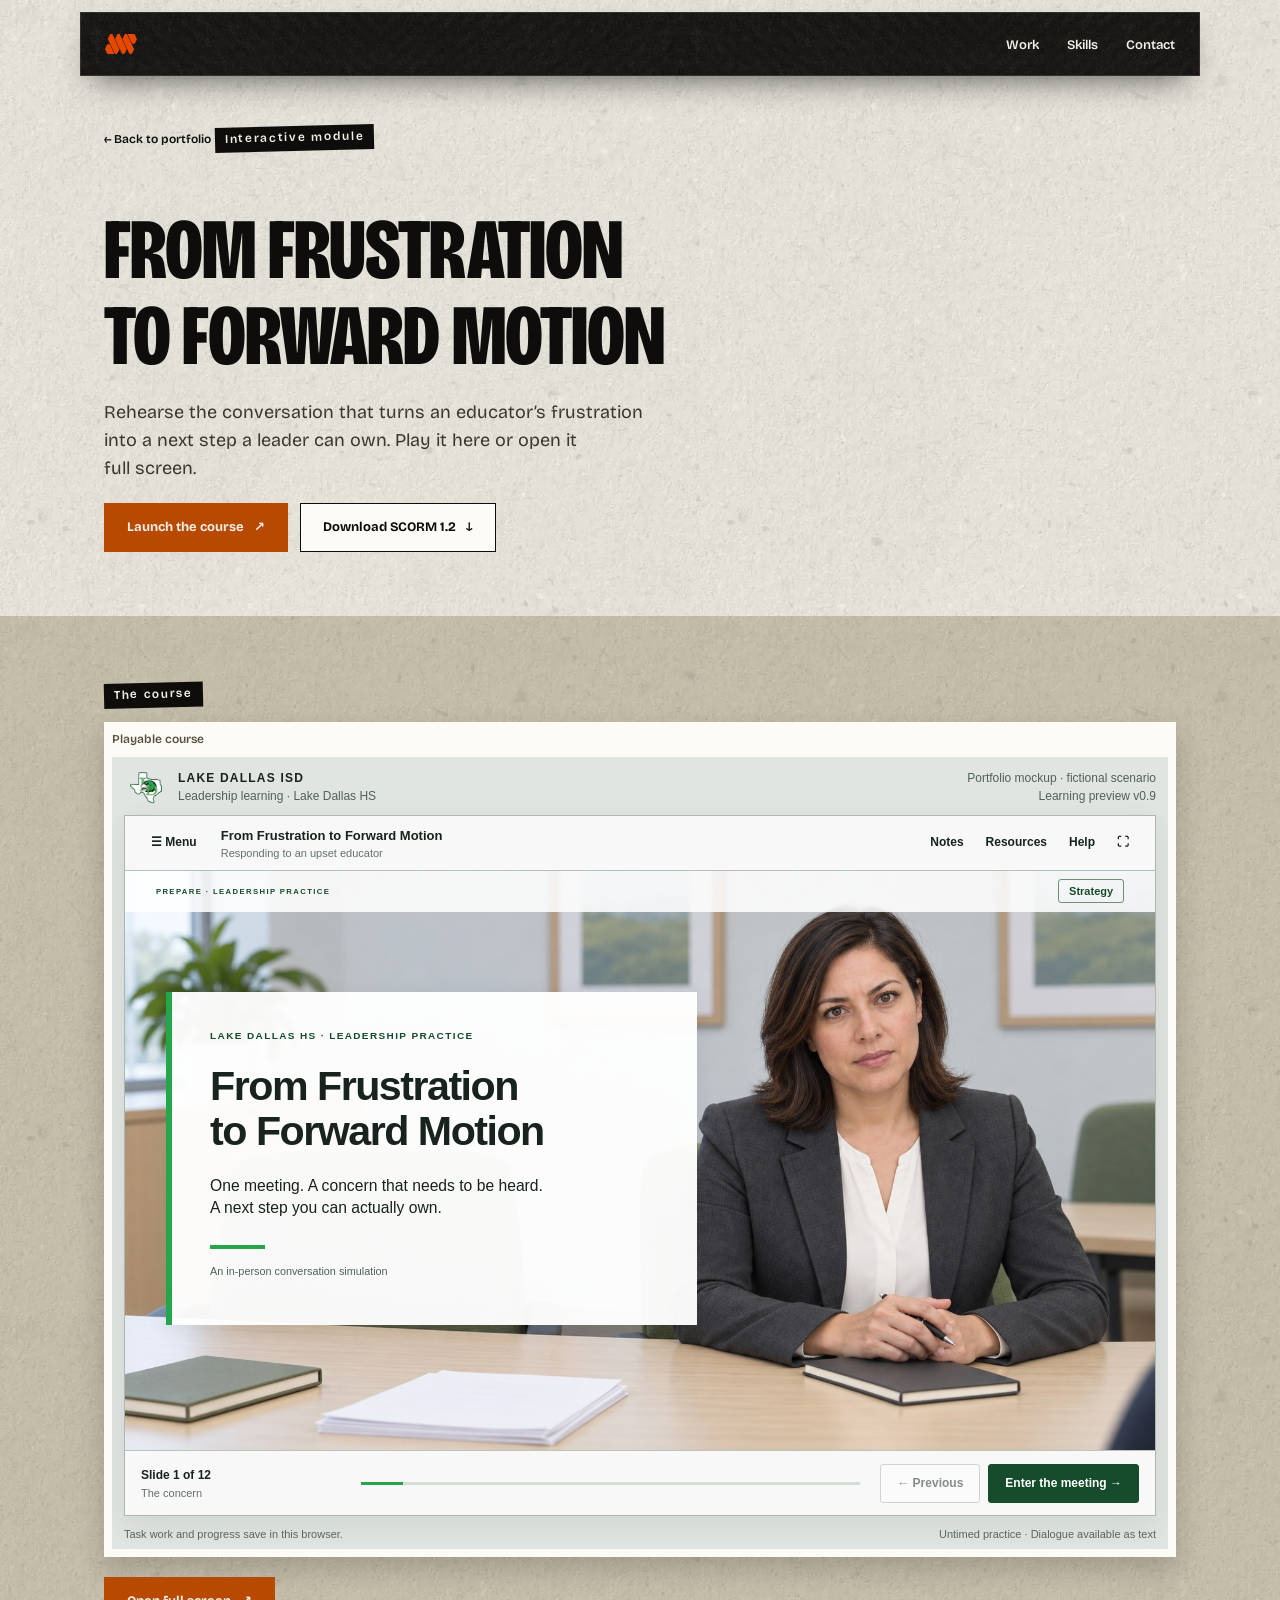
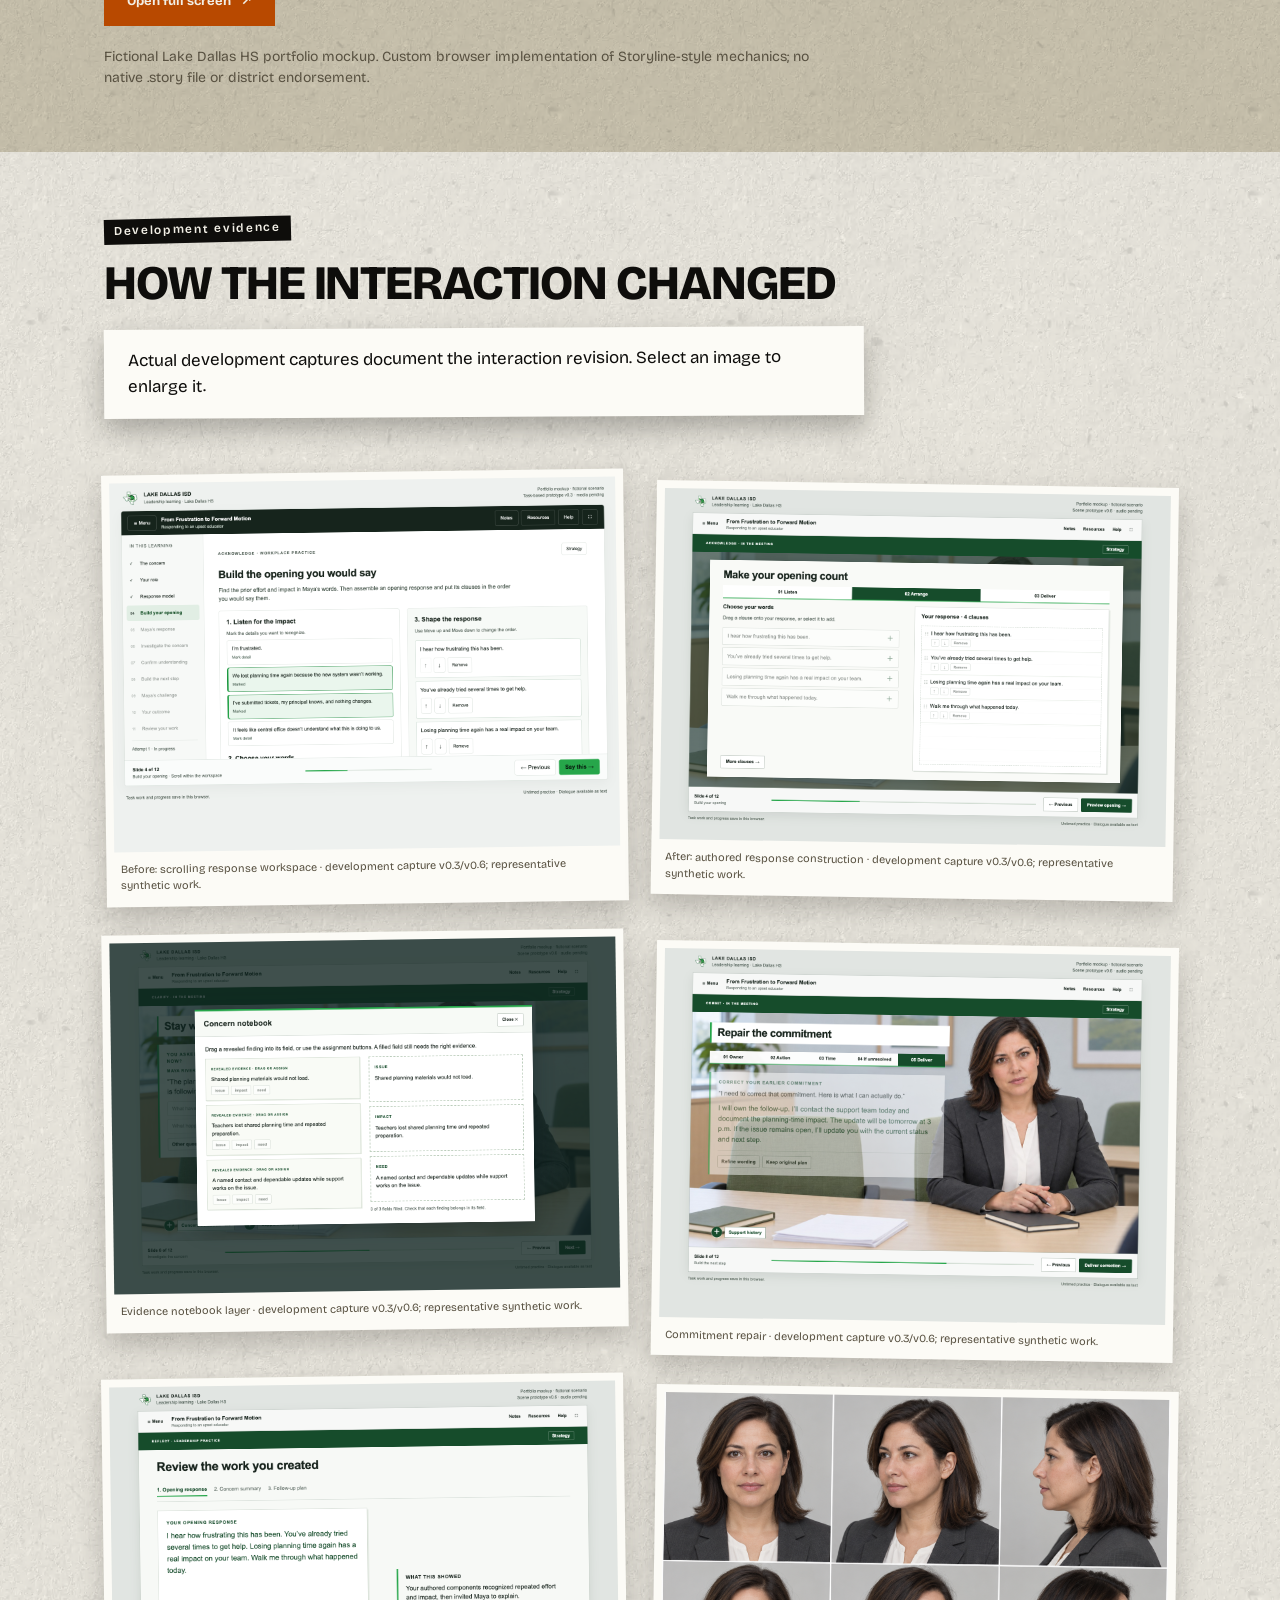
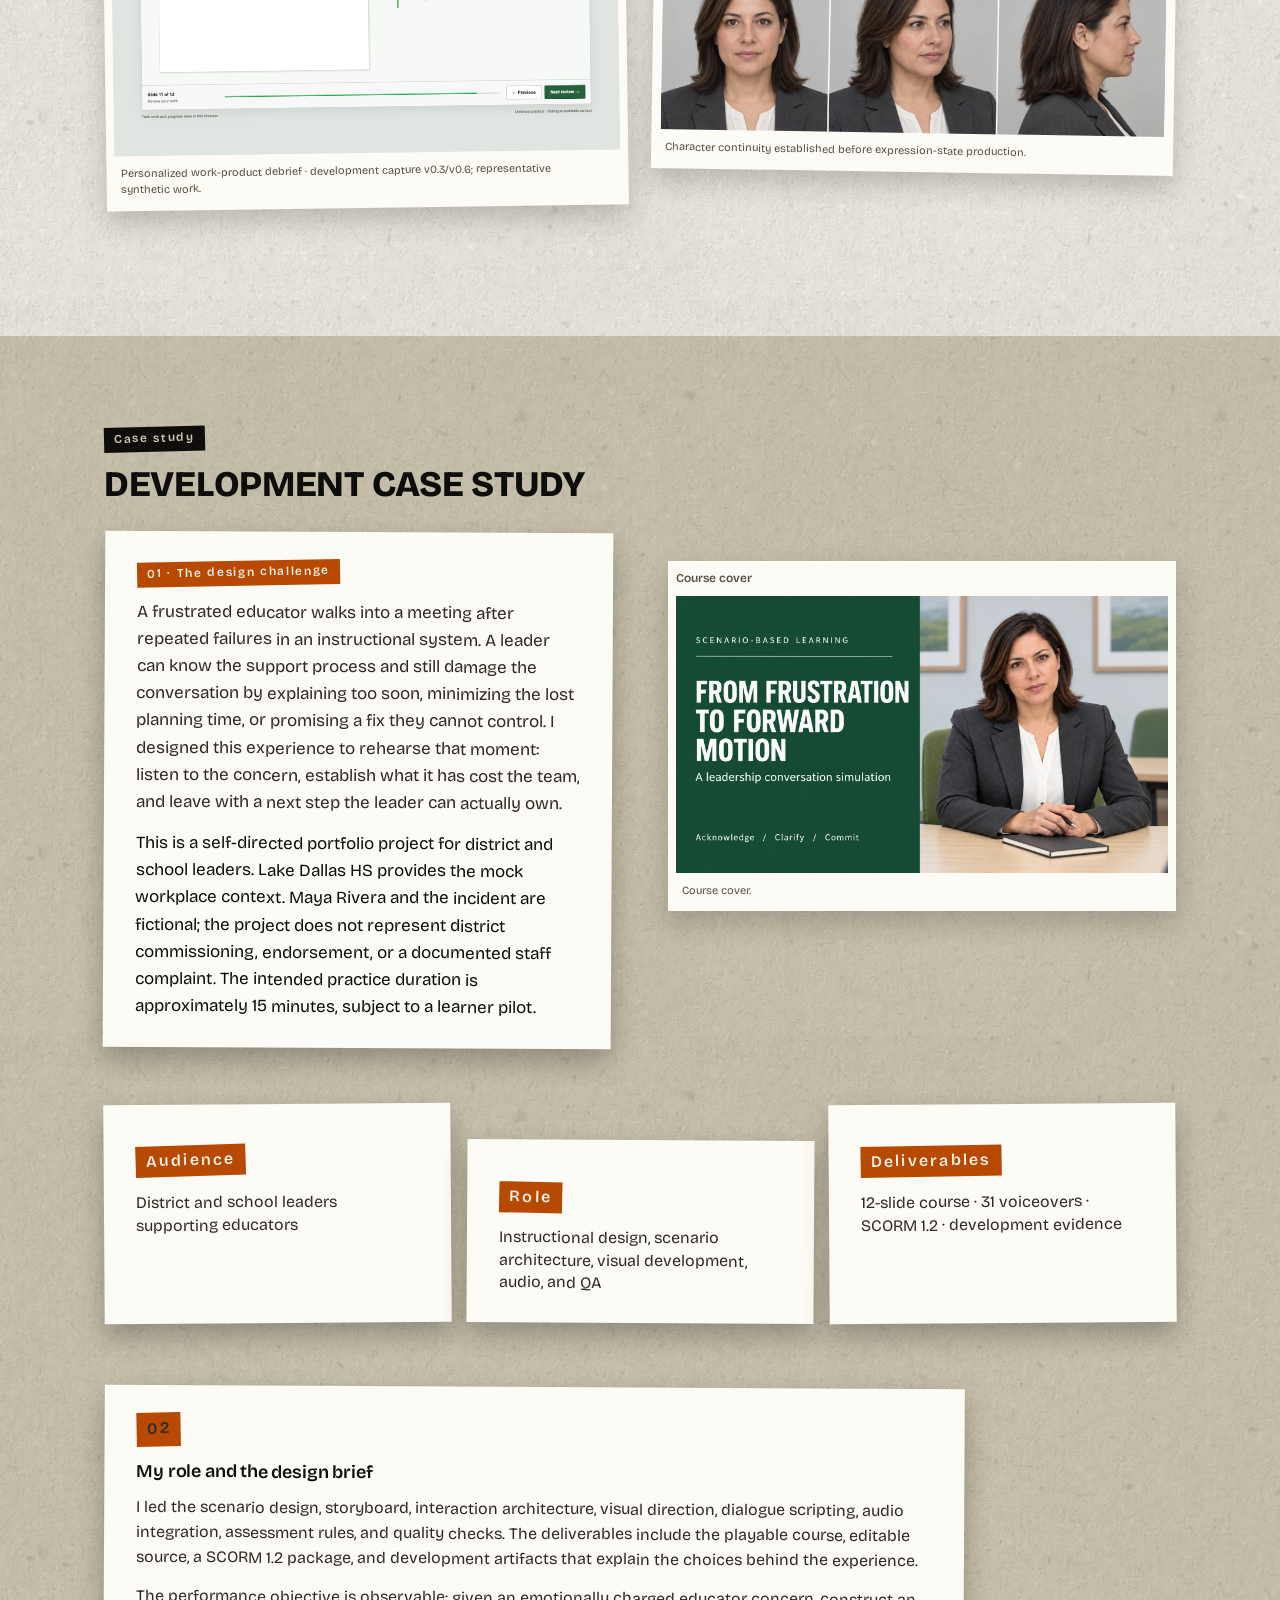
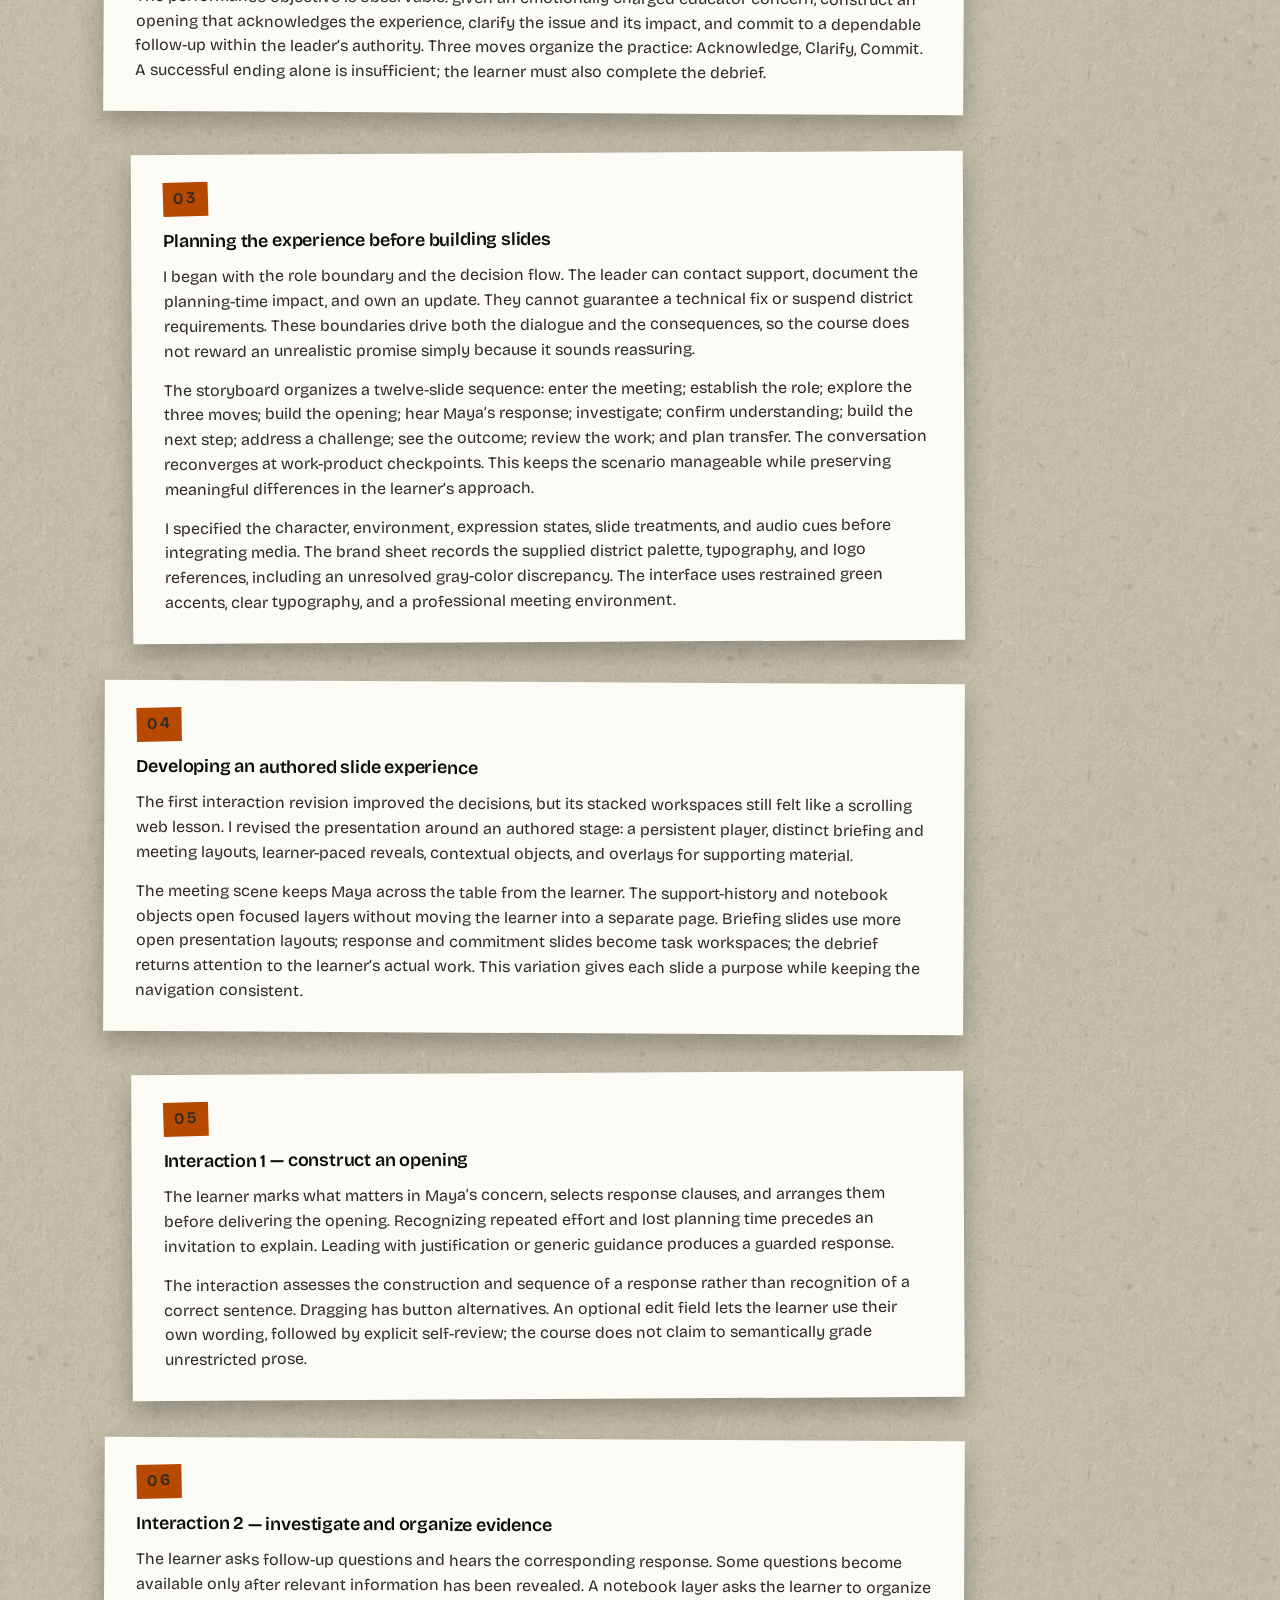
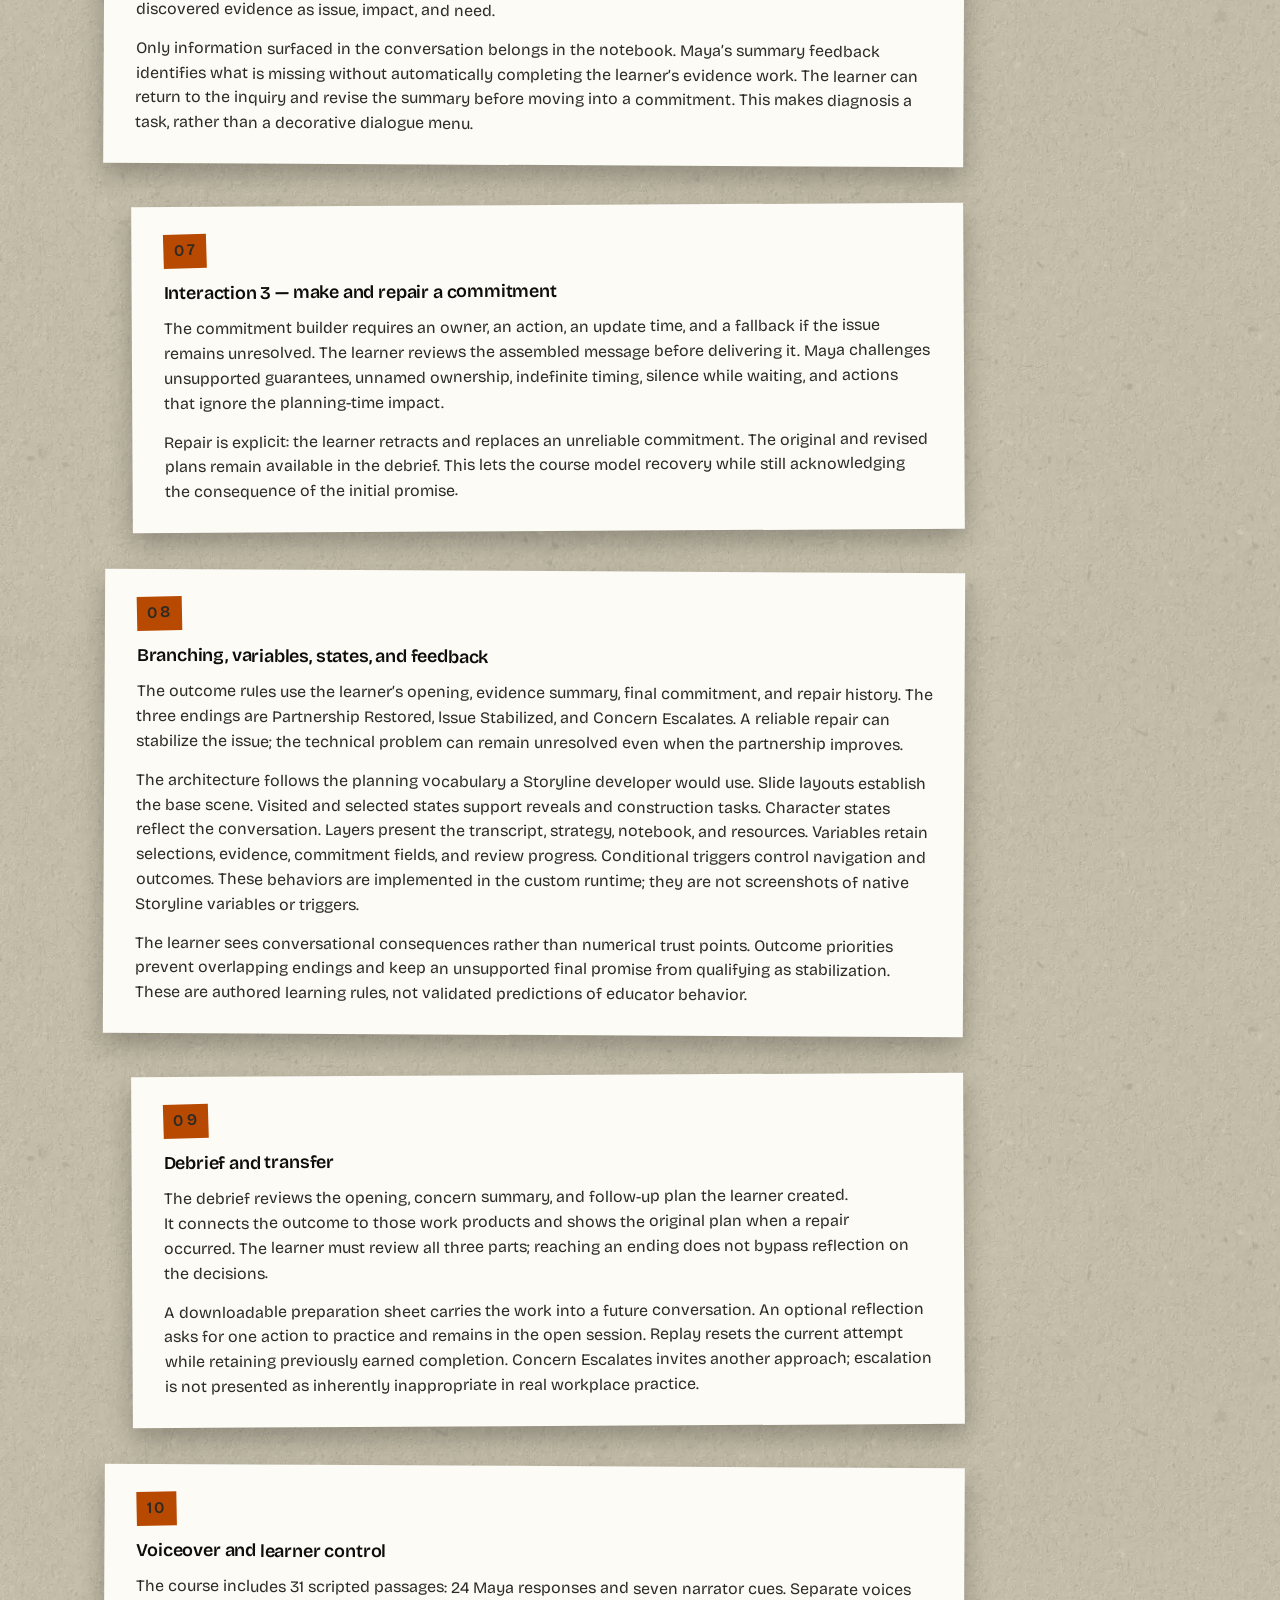
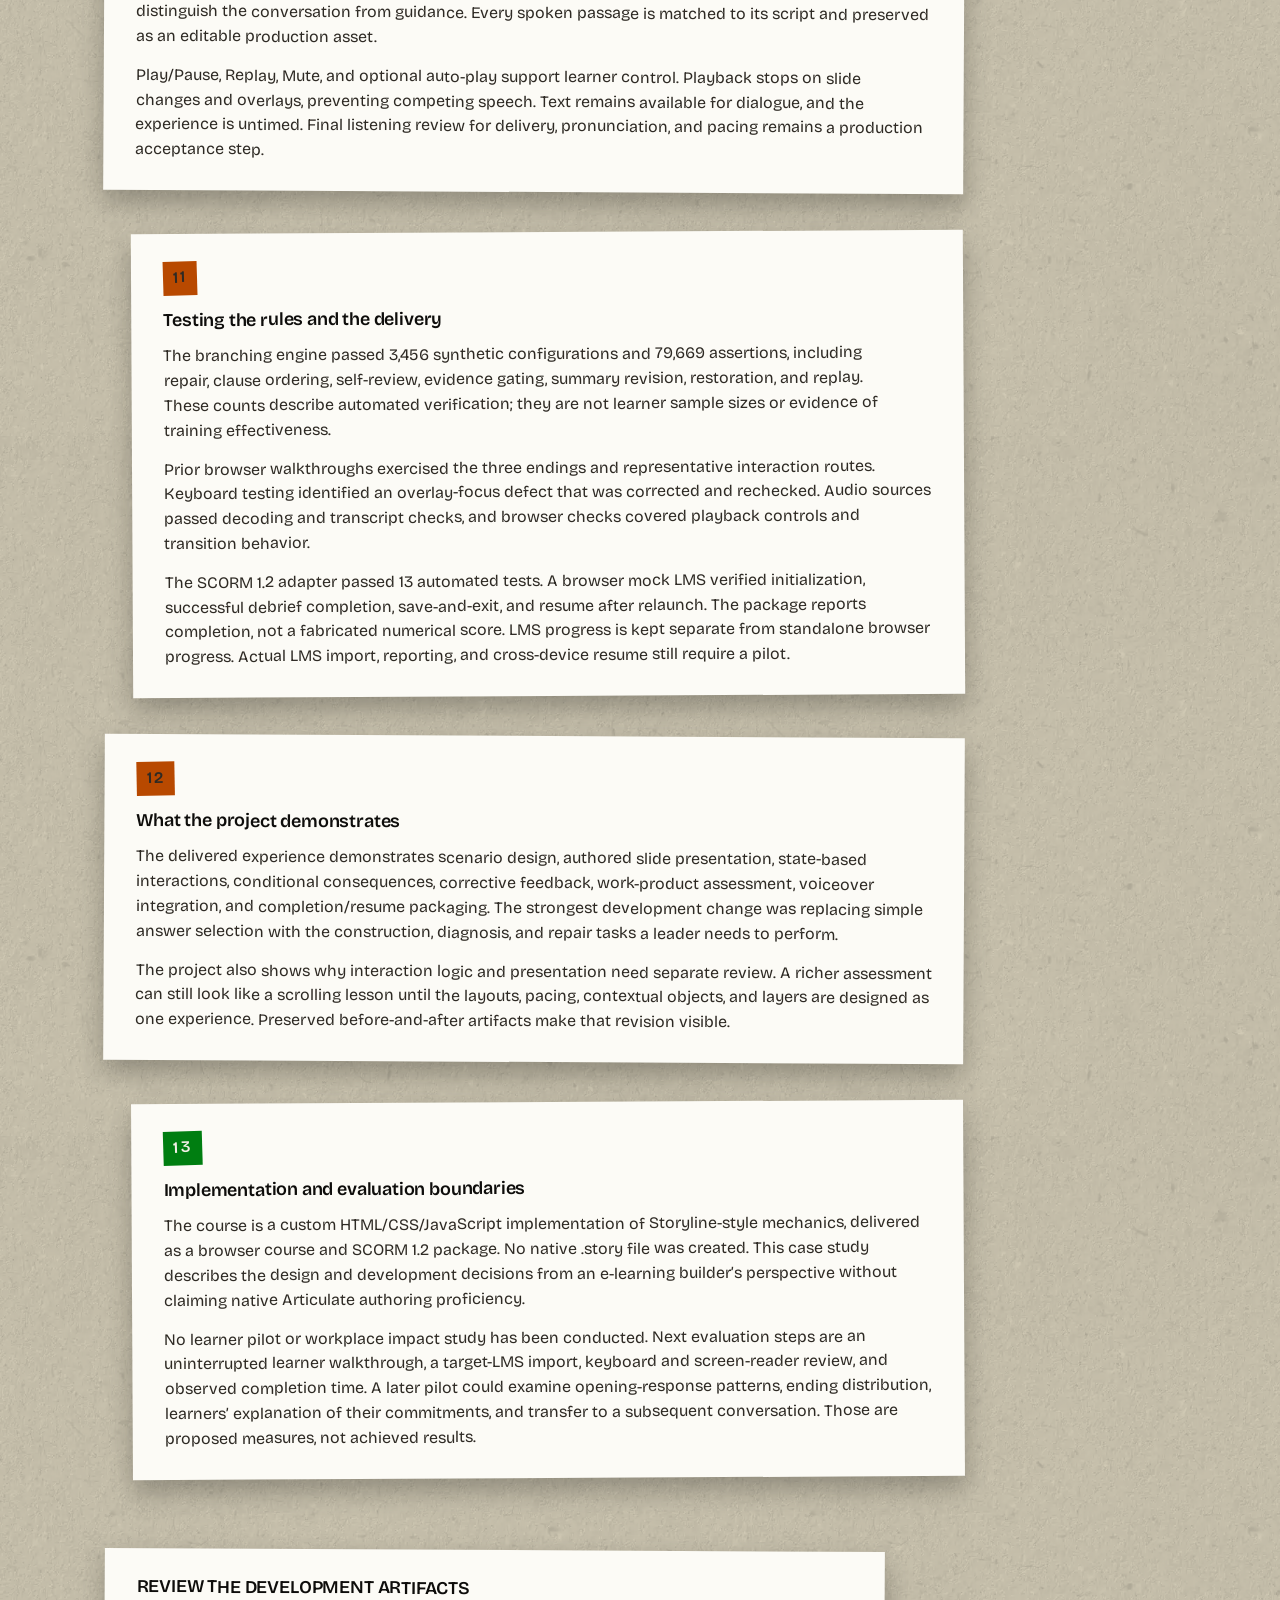
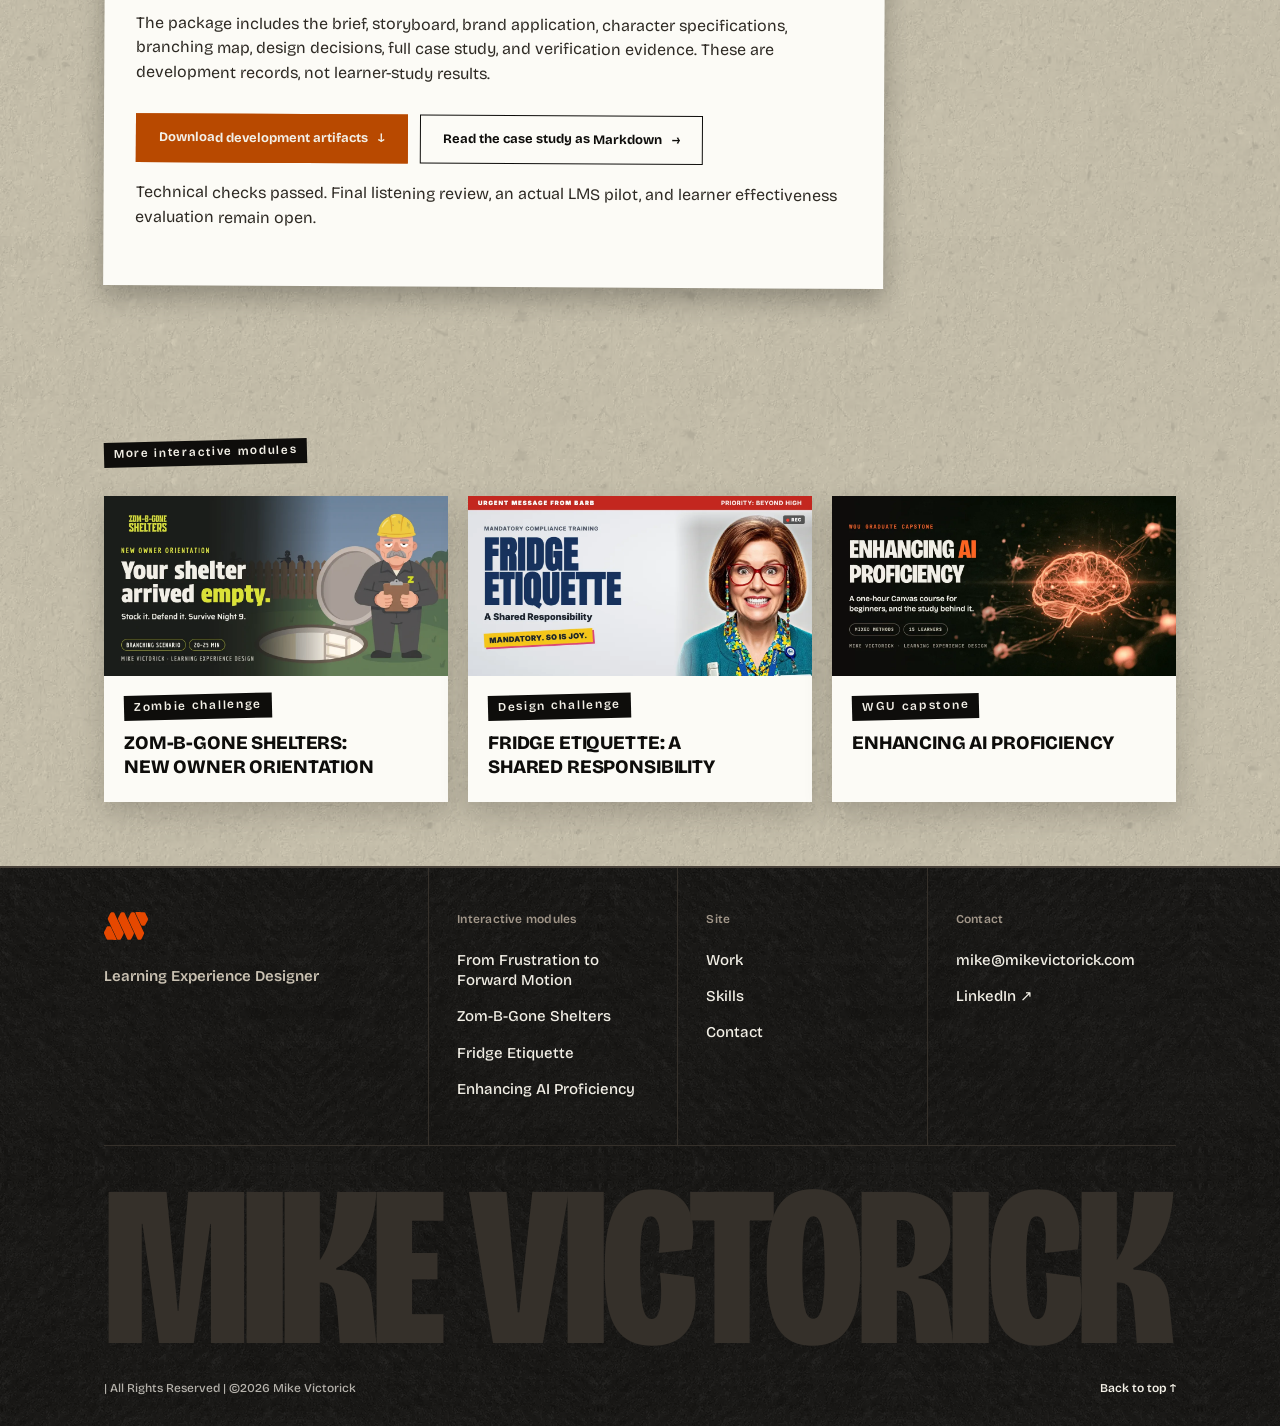
==== commit b95be2d9: "Forward Motion: version course.html URL so stale cached copy is not reused Co-Authored-By: Claude So" ====
--- a/modules/forward-motion/index.html
+++ b/modules/forward-motion/index.html
@@ -557,7 +557,7 @@
       <h1>From Frustration to Forward Motion</h1>
       <p class="lede">Rehearse the conversation that turns an educator’s frustration into a next step a leader can own. Play it here or open it full screen.</p>
       <div class="btns tight">
-        <a class="btn primary" href="course.html" target="_blank" rel="noopener">Launch the course <span class="arrow" aria-hidden="true">↗</span></a>
+        <a class="btn primary" href="course.html?v=20261009b" target="_blank" rel="noopener">Launch the course <span class="arrow" aria-hidden="true">↗</span></a>
         <a class="btn" href="forward-motion-scorm-1.2-v0.9.zip" download>Download SCORM 1.2 <span class="arrow" aria-hidden="true">↓</span></a>
       </div>
     </div>
@@ -568,10 +568,10 @@
       <h2 id="module-h" class="eyebrow">The course</h2>
       <figure class="frame" style="margin-top: 14px;">
         <div class="bar"><i></i><i></i><i></i><span>Playable course</span></div>
-        <div class="embed fm"><iframe src="course.html" title="From Frustration to Forward Motion learning module" loading="lazy" allow="fullscreen"></iframe></div>
+        <div class="embed fm"><iframe src="course.html?v=20261009b" title="From Frustration to Forward Motion learning module" loading="lazy" allow="fullscreen"></iframe></div>
       </figure>
       <div class="btns tight">
-        <a class="btn primary" href="course.html" target="_blank" rel="noopener">Open full screen <span class="arrow" aria-hidden="true">↗</span></a>
+        <a class="btn primary" href="course.html?v=20261009b" target="_blank" rel="noopener">Open full screen <span class="arrow" aria-hidden="true">↗</span></a>
       </div>
       <p class="fm-note">Fictional Lake Dallas HS portfolio mockup. Custom browser implementation of Storyline-style mechanics; no native .story file or district endorsement.</p>
     </div>
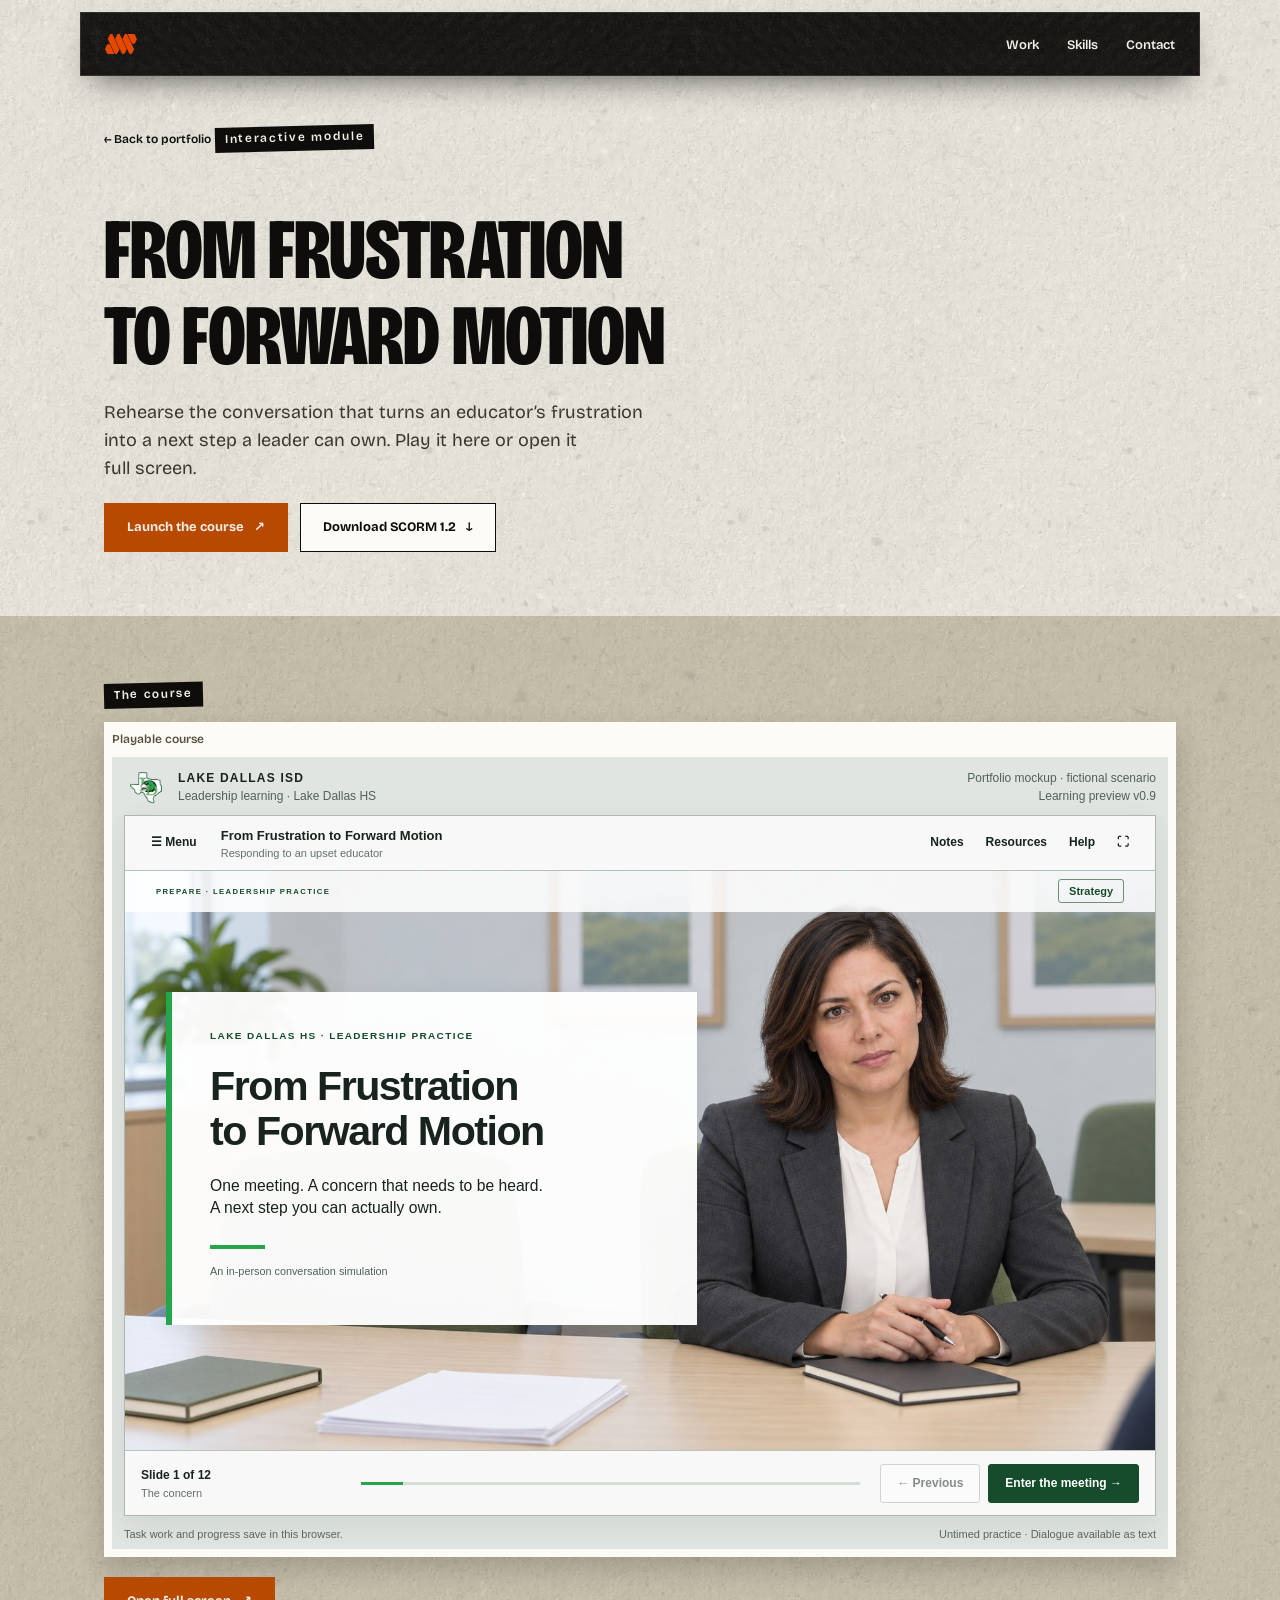
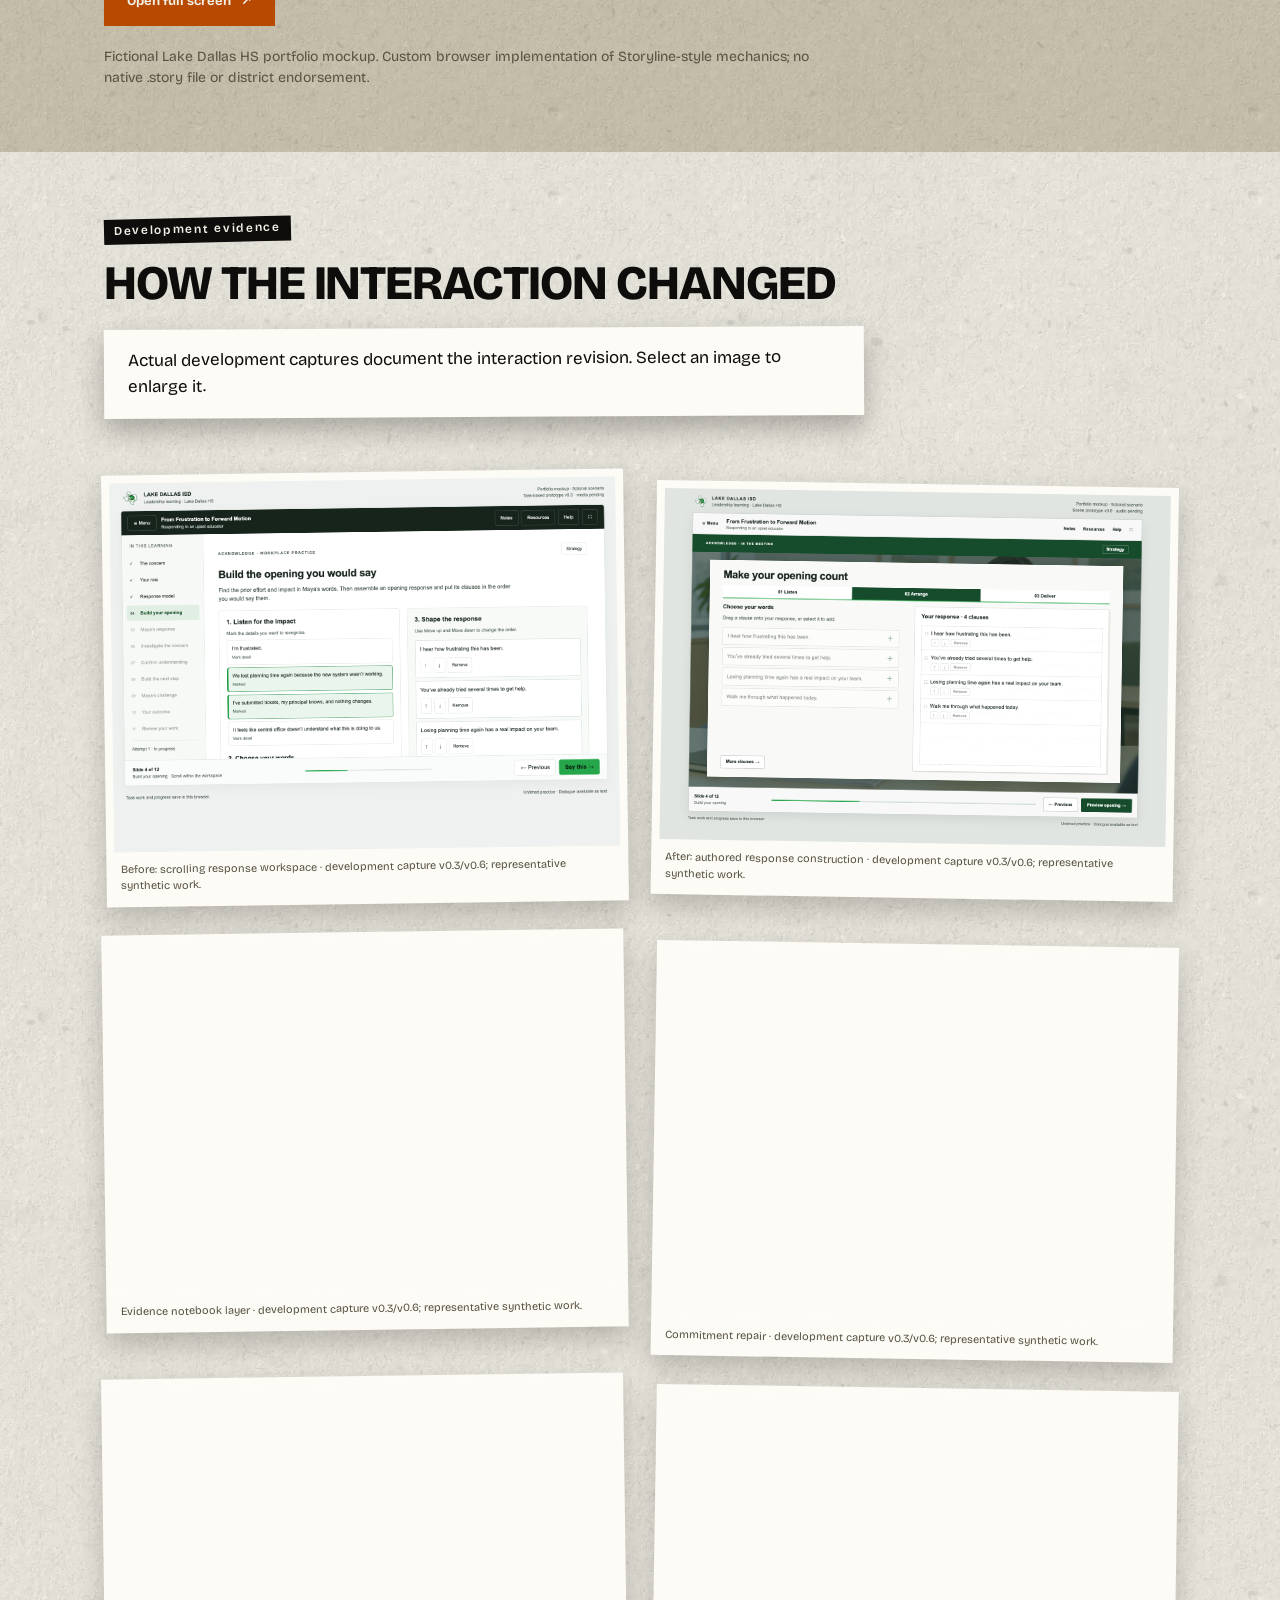
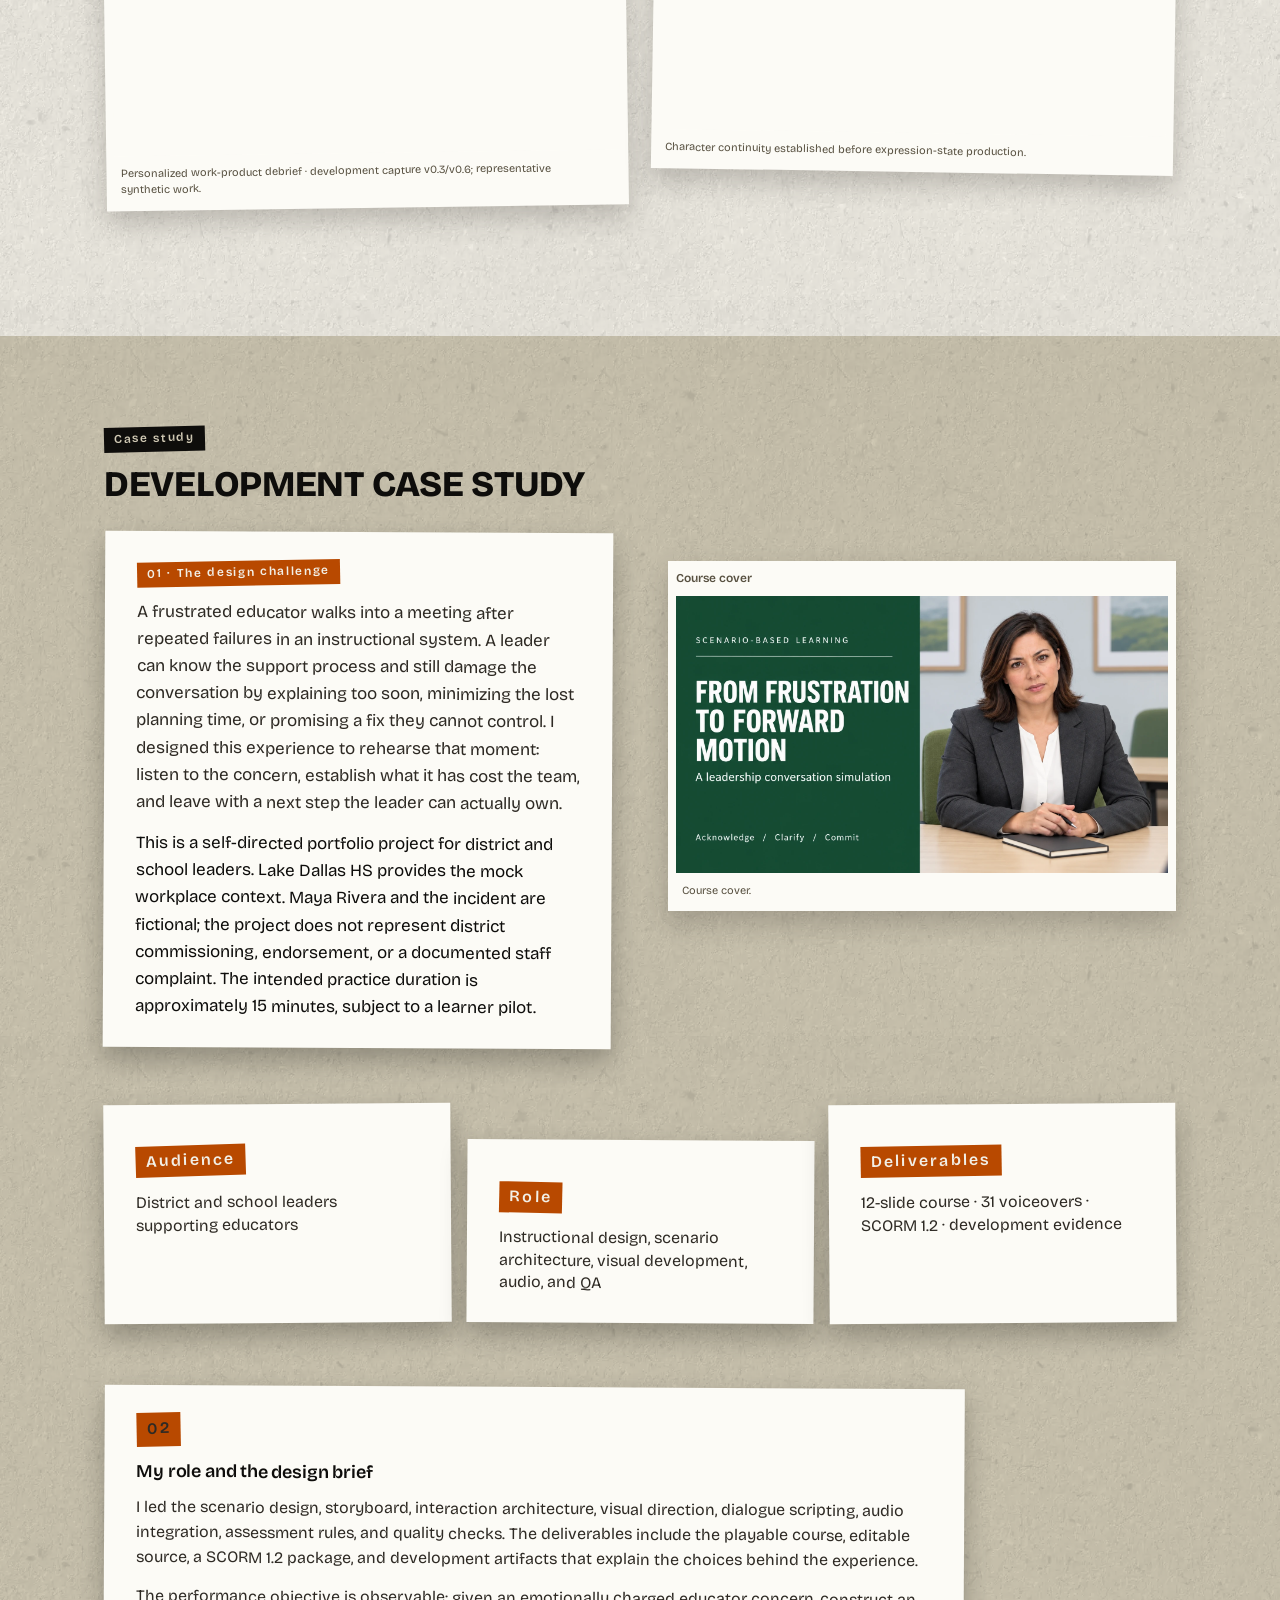
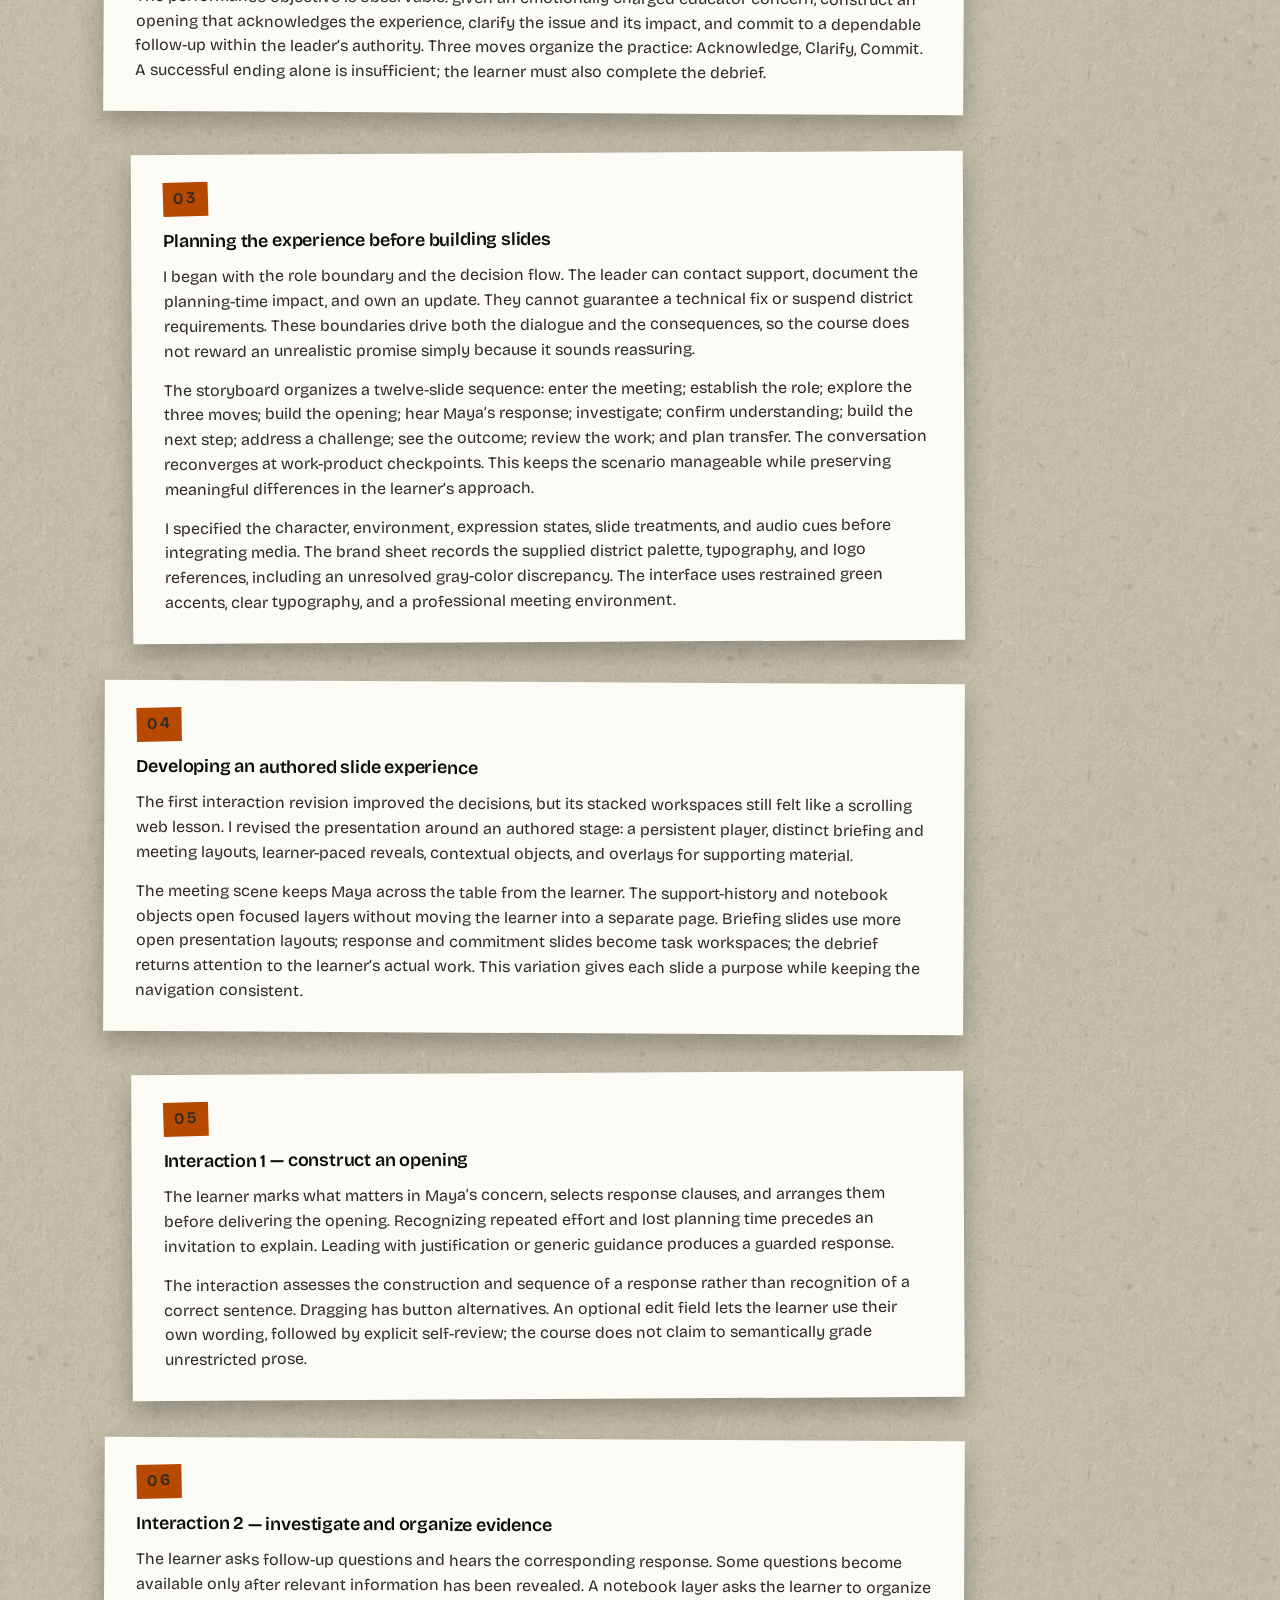
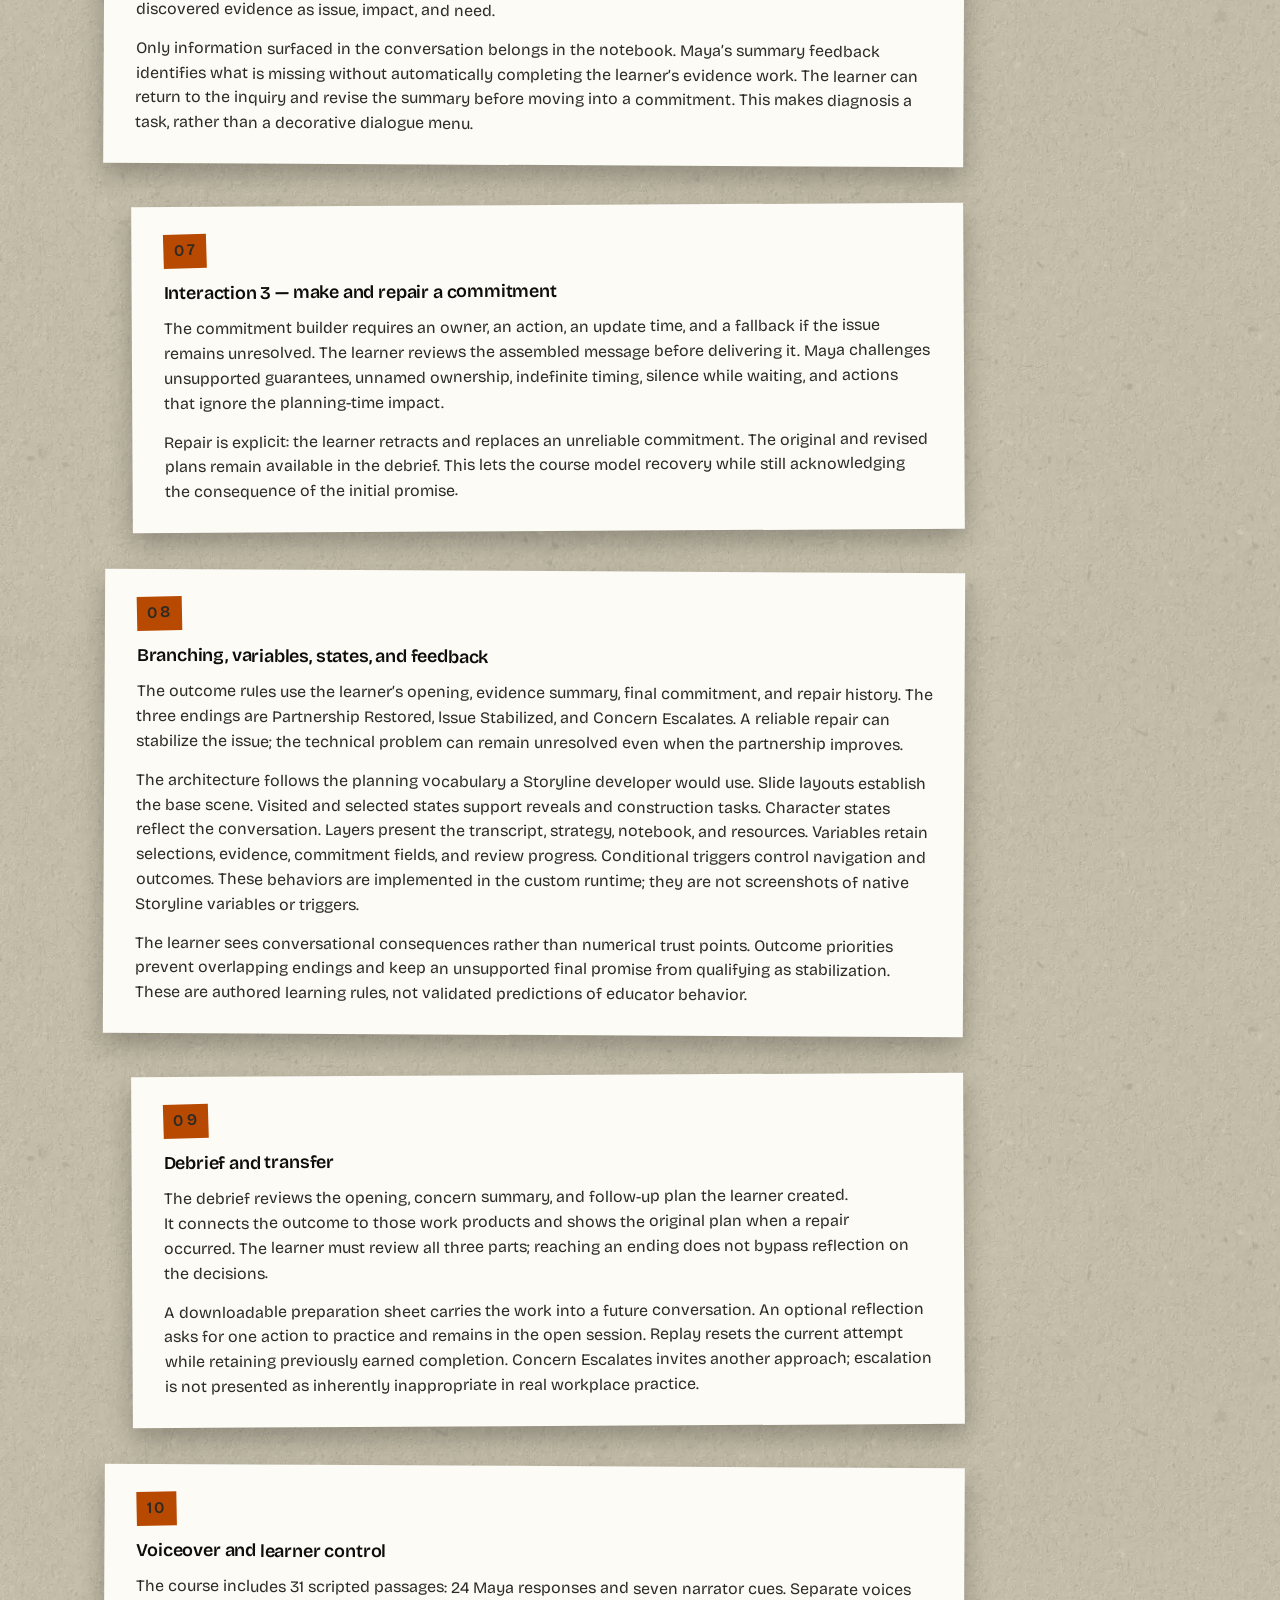
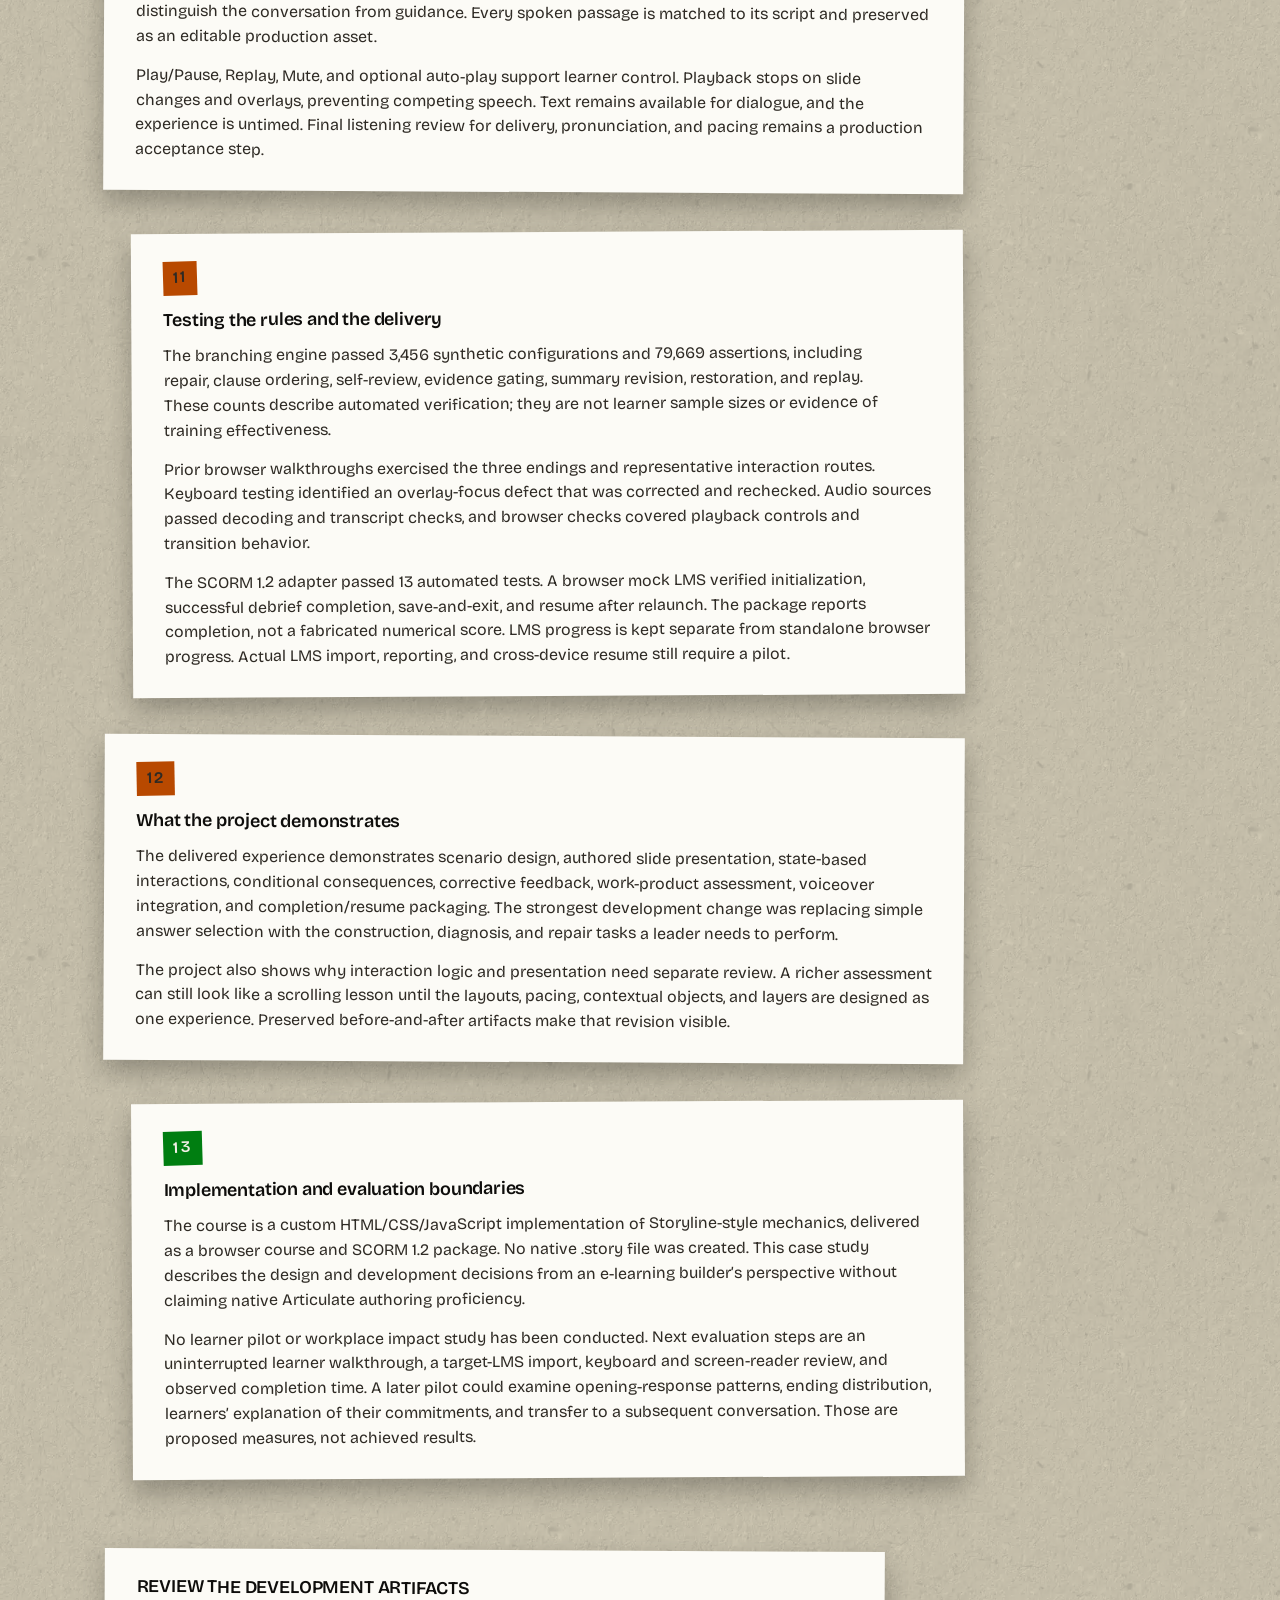
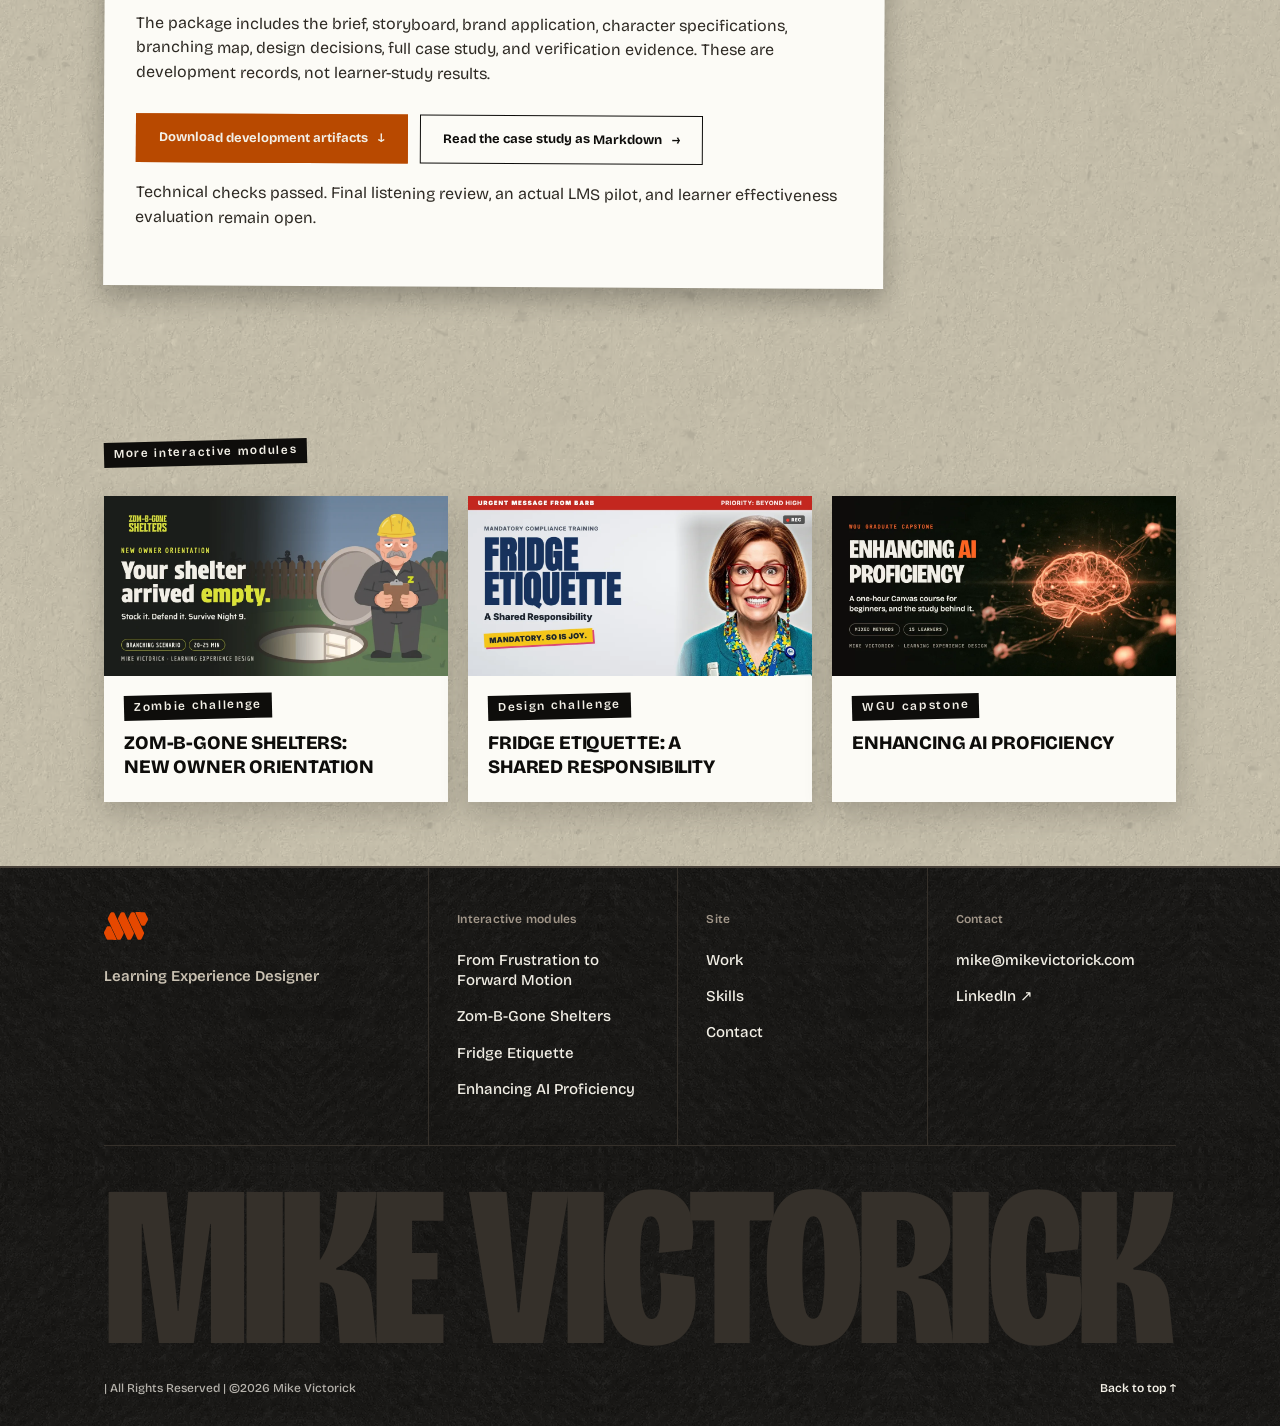
==== commit a280877f: "New favicon: orange mark (svg, ico, apple-touch) on every page Co-Authored-By: Claude Sonnet 5.5 <no" ====
--- a/modules/forward-motion/index.html
+++ b/modules/forward-motion/index.html
@@ -6,7 +6,9 @@
 <title>From Frustration to Forward Motion | Mike Victorick</title>
 <meta name="description" content="From Frustration to Forward Motion, a scenario-based leadership conversation simulation, with the playable course, a SCORM 1.2 package, and a development case study by Mike Victorick.">
 <meta name="theme-color" content="#F2EFE6">
-<link rel="icon" href="../../favicon.svg" type="image/svg+xml">
+<link rel="icon" href="../../favicon.svg?v=2" type="image/svg+xml">
+<link rel="icon" href="../../favicon.ico?v=2" sizes="48x48">
+<link rel="apple-touch-icon" href="../../apple-touch-icon.png?v=2">
 <link rel="preconnect" href="https://fonts.googleapis.com">
 <link rel="preconnect" href="https://fonts.gstatic.com" crossorigin>
 <link href="https://fonts.googleapis.com/css2?family=Bricolage+Grotesque:opsz,wdth,wght@12..96,75..100,200..800&family=JetBrains+Mono:ital,wght@0,100..800;1,100..800&display=swap" rel="stylesheet">
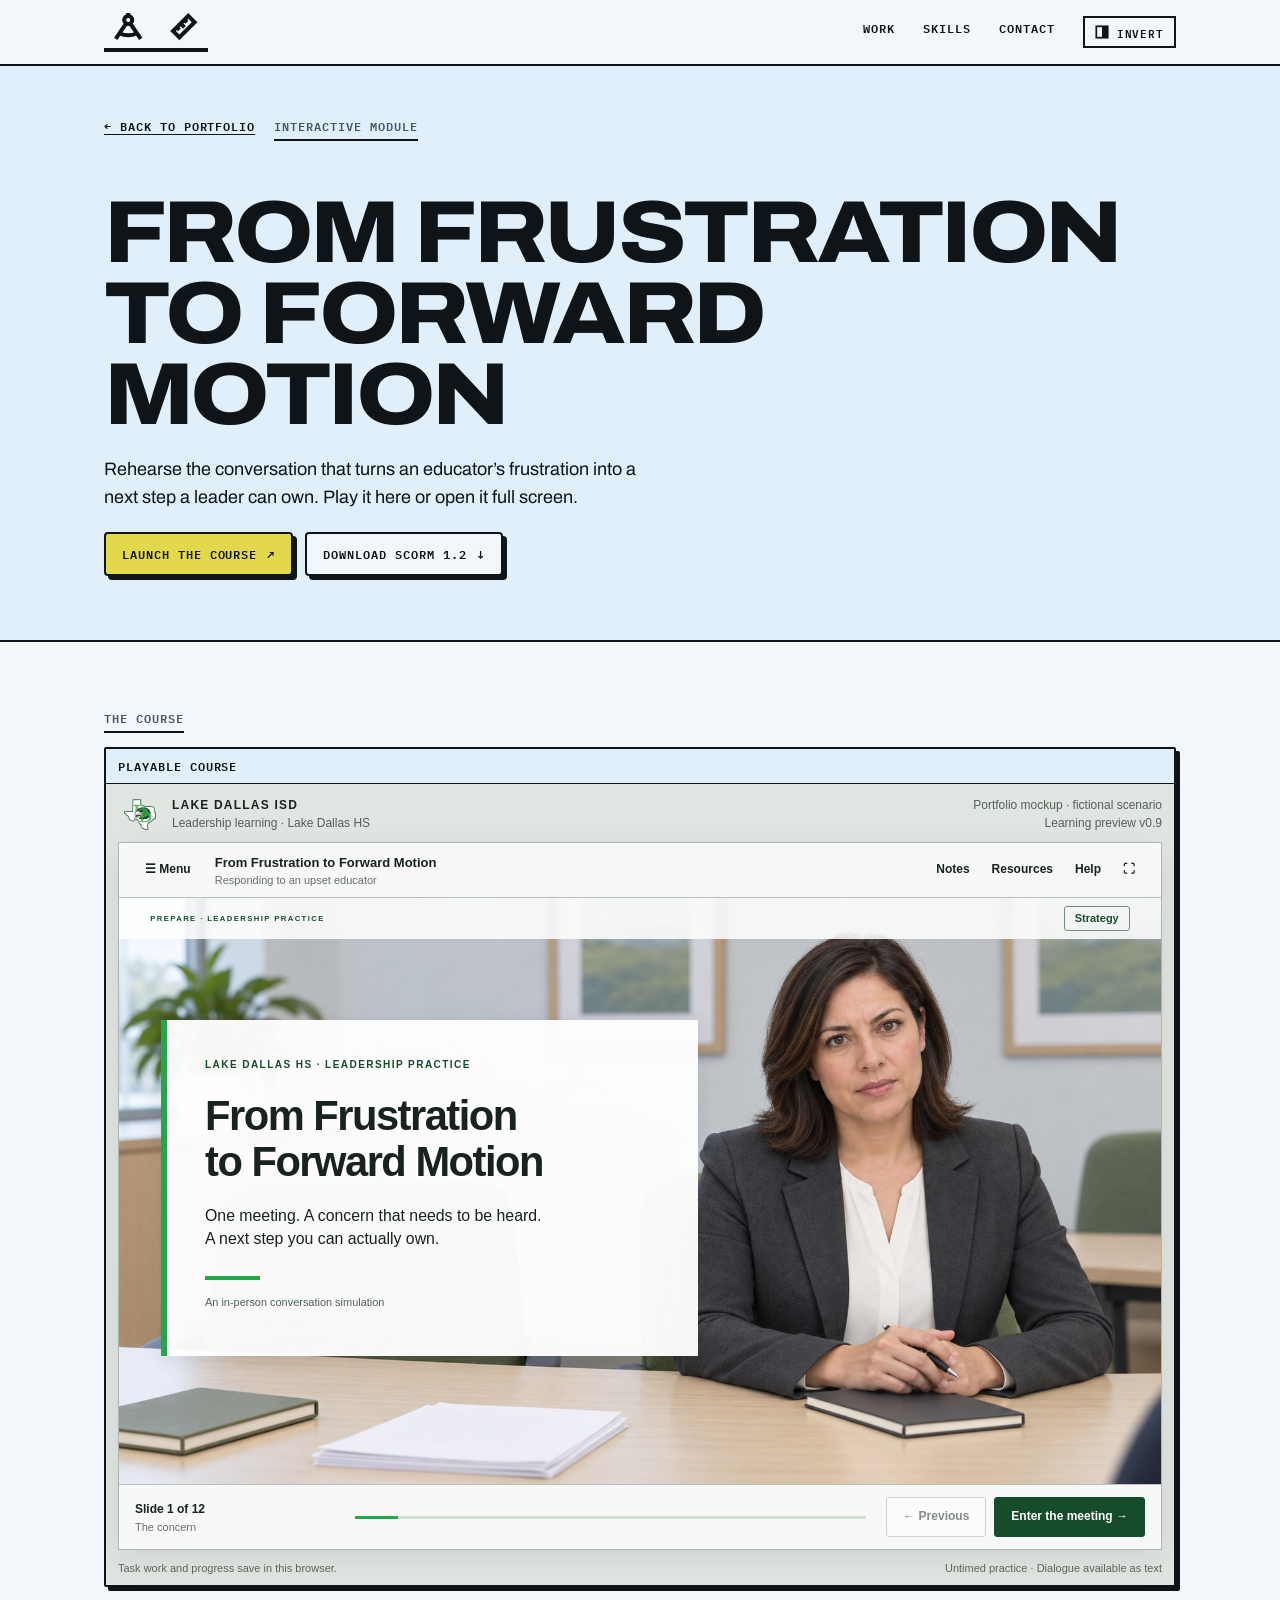
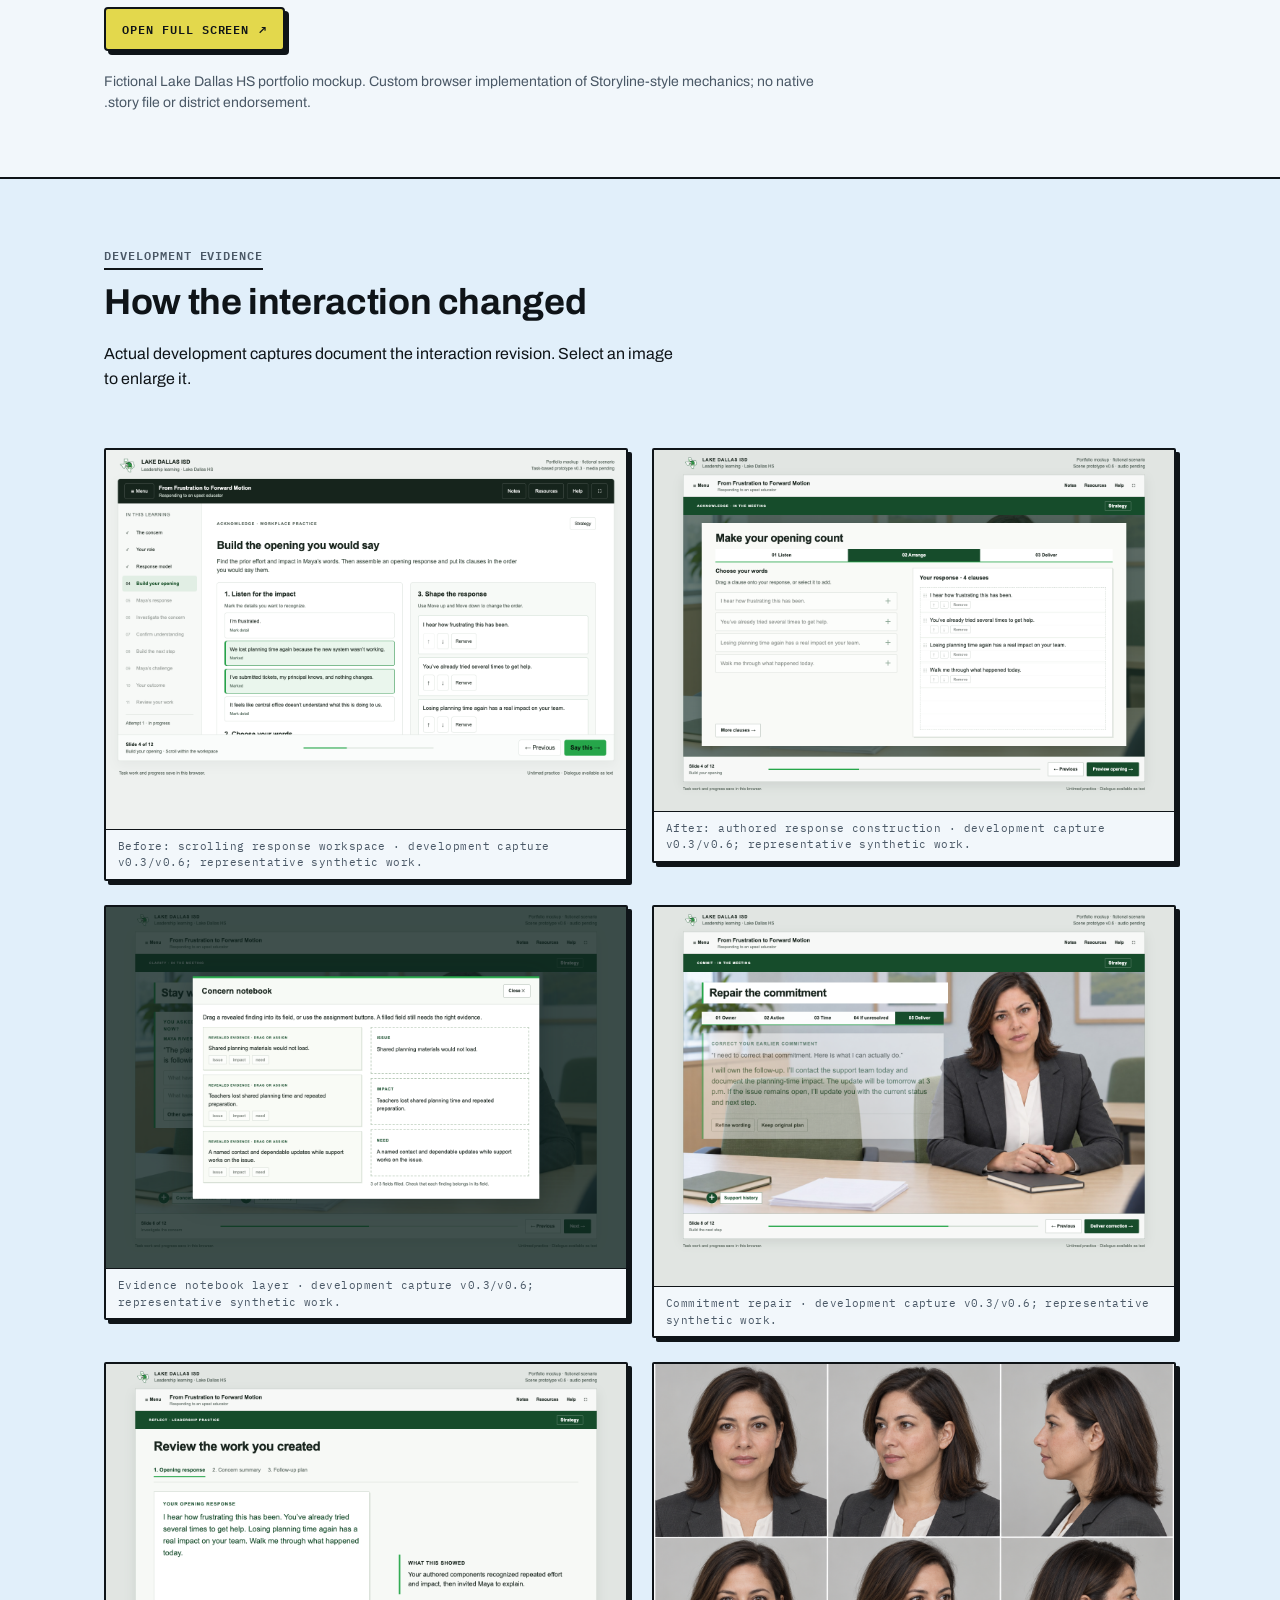
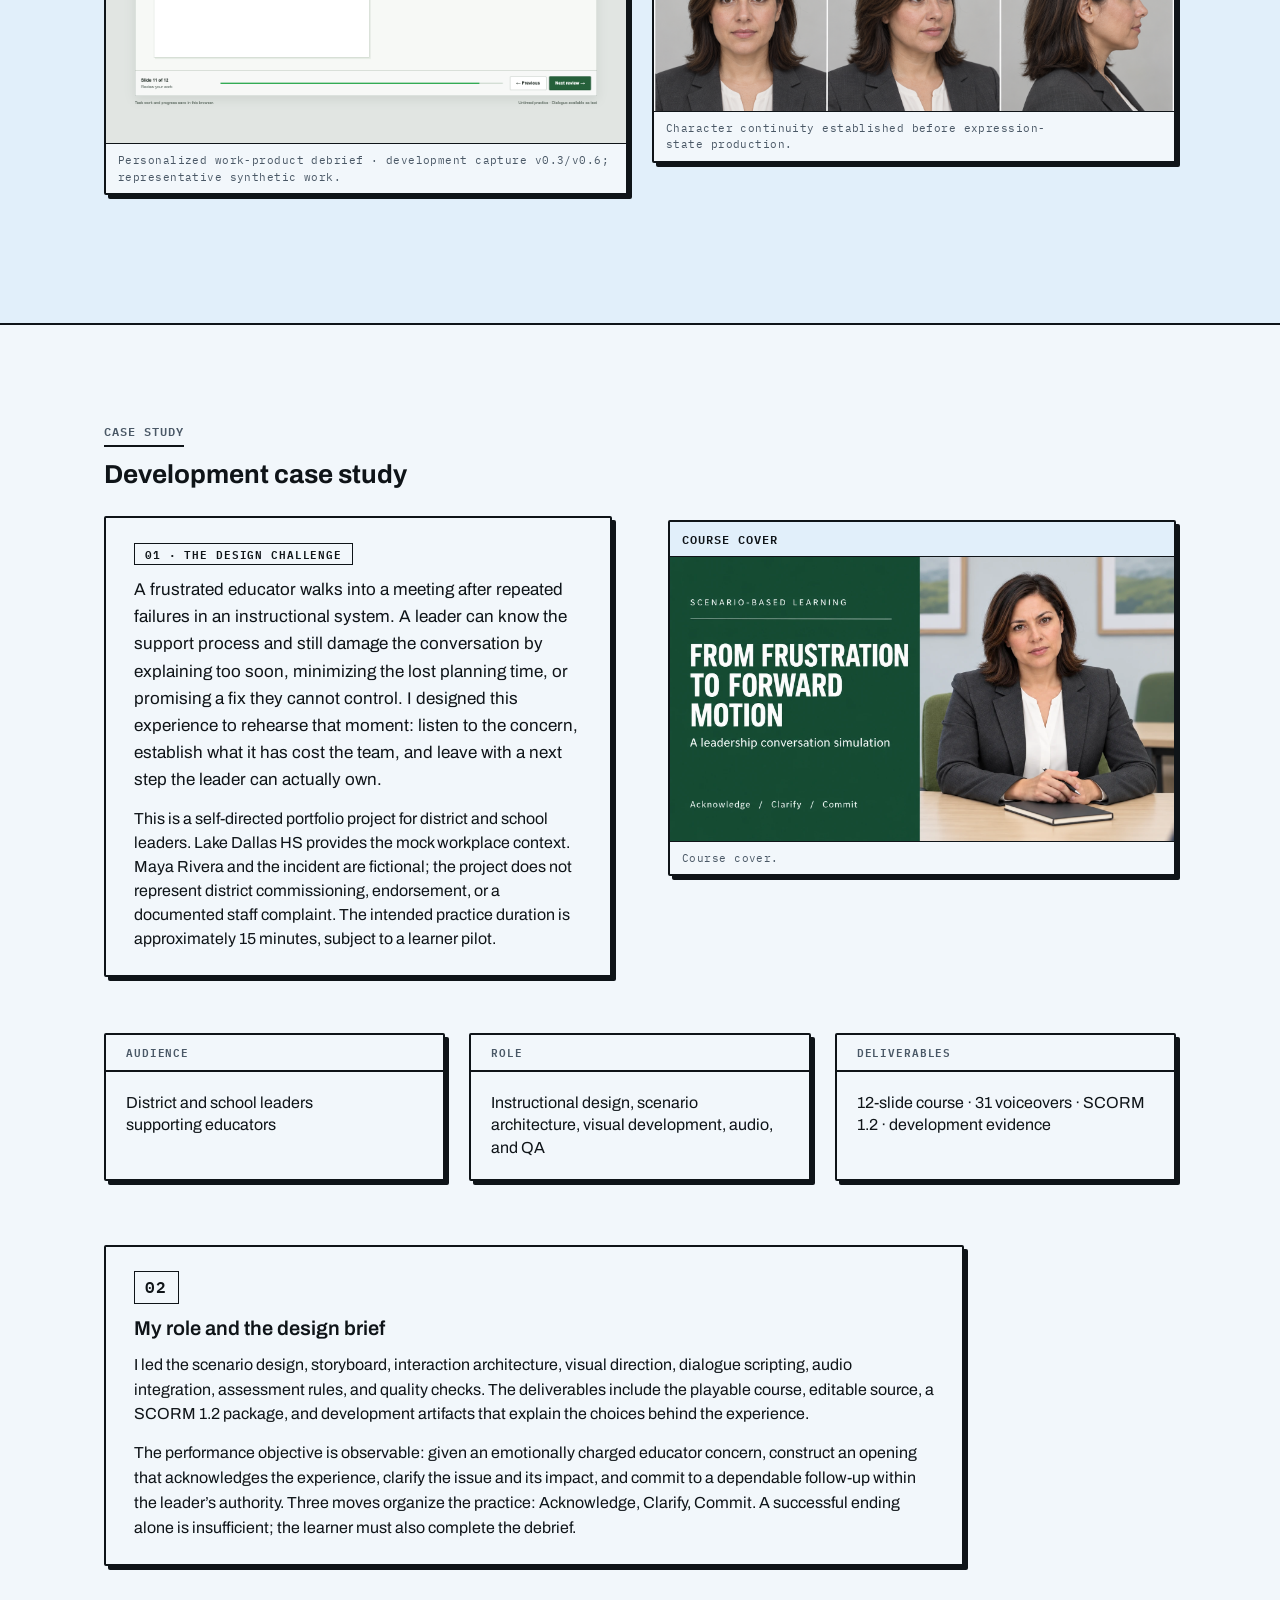
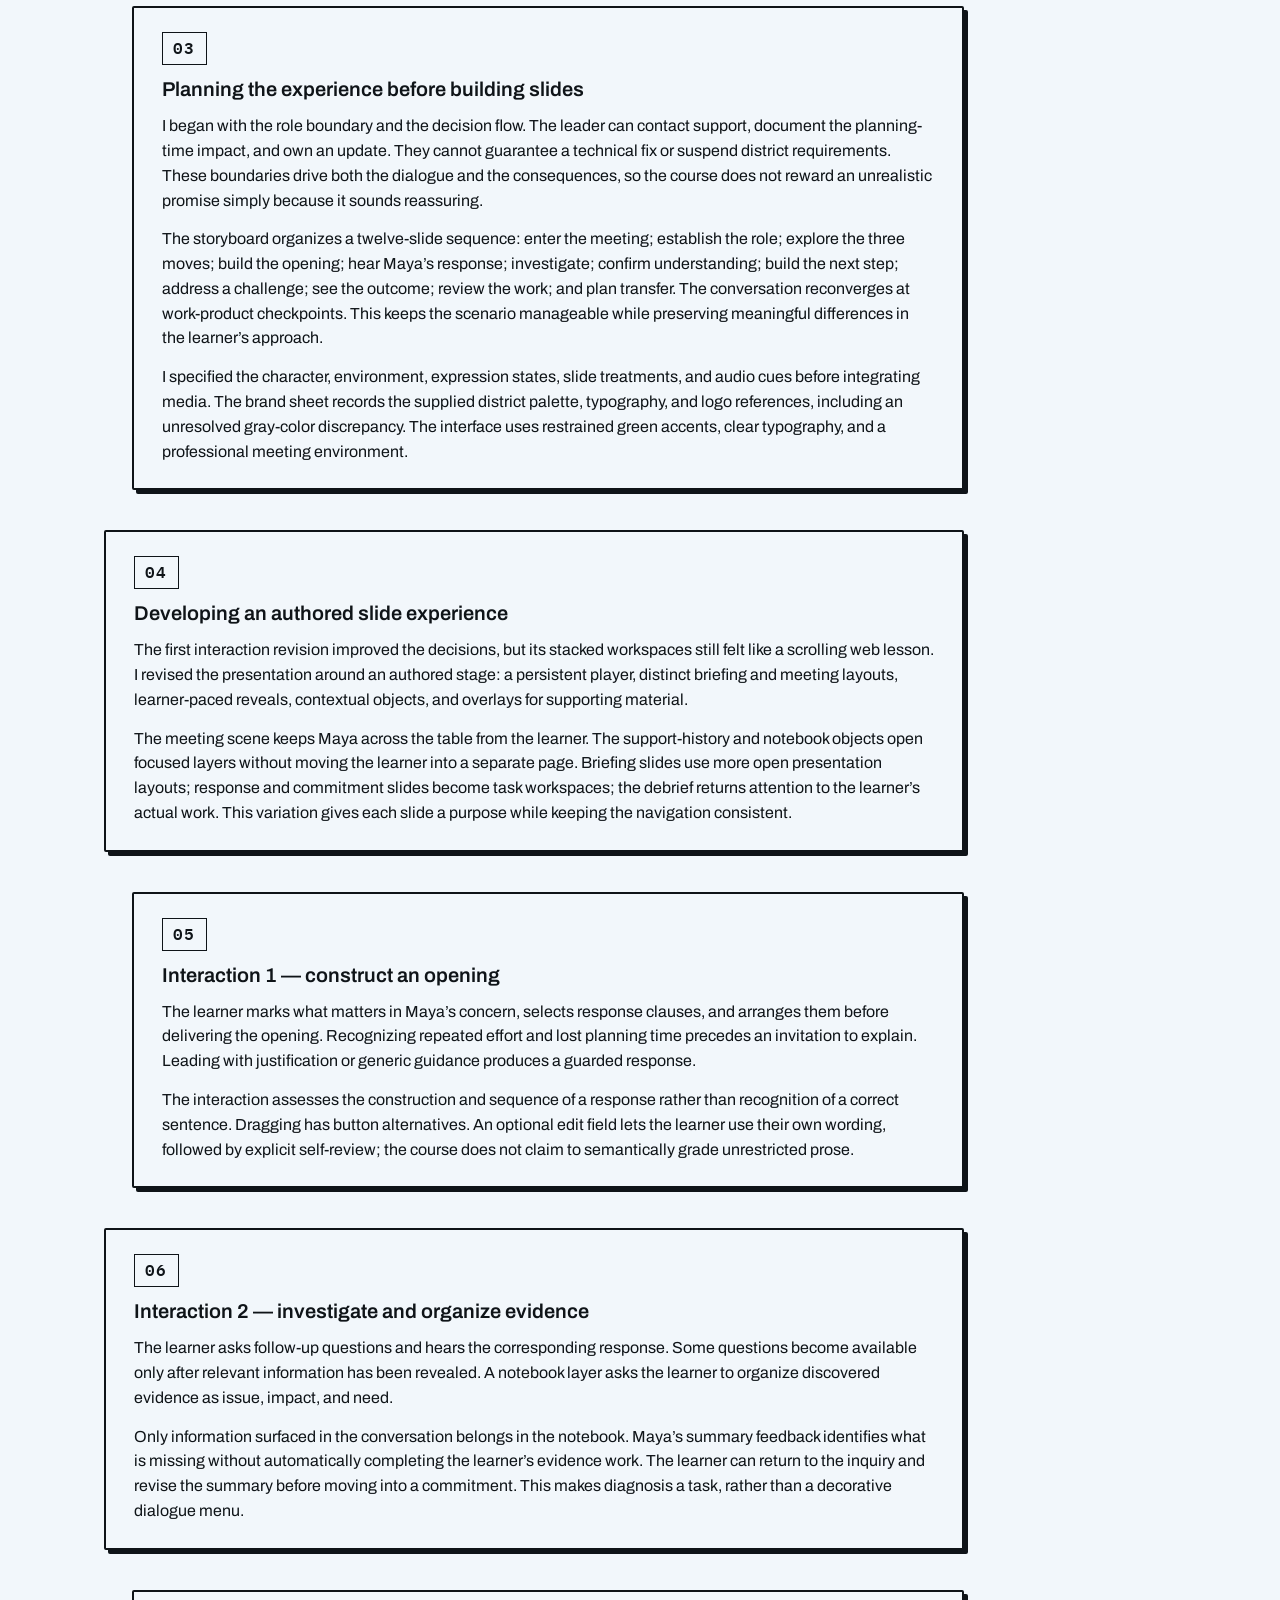
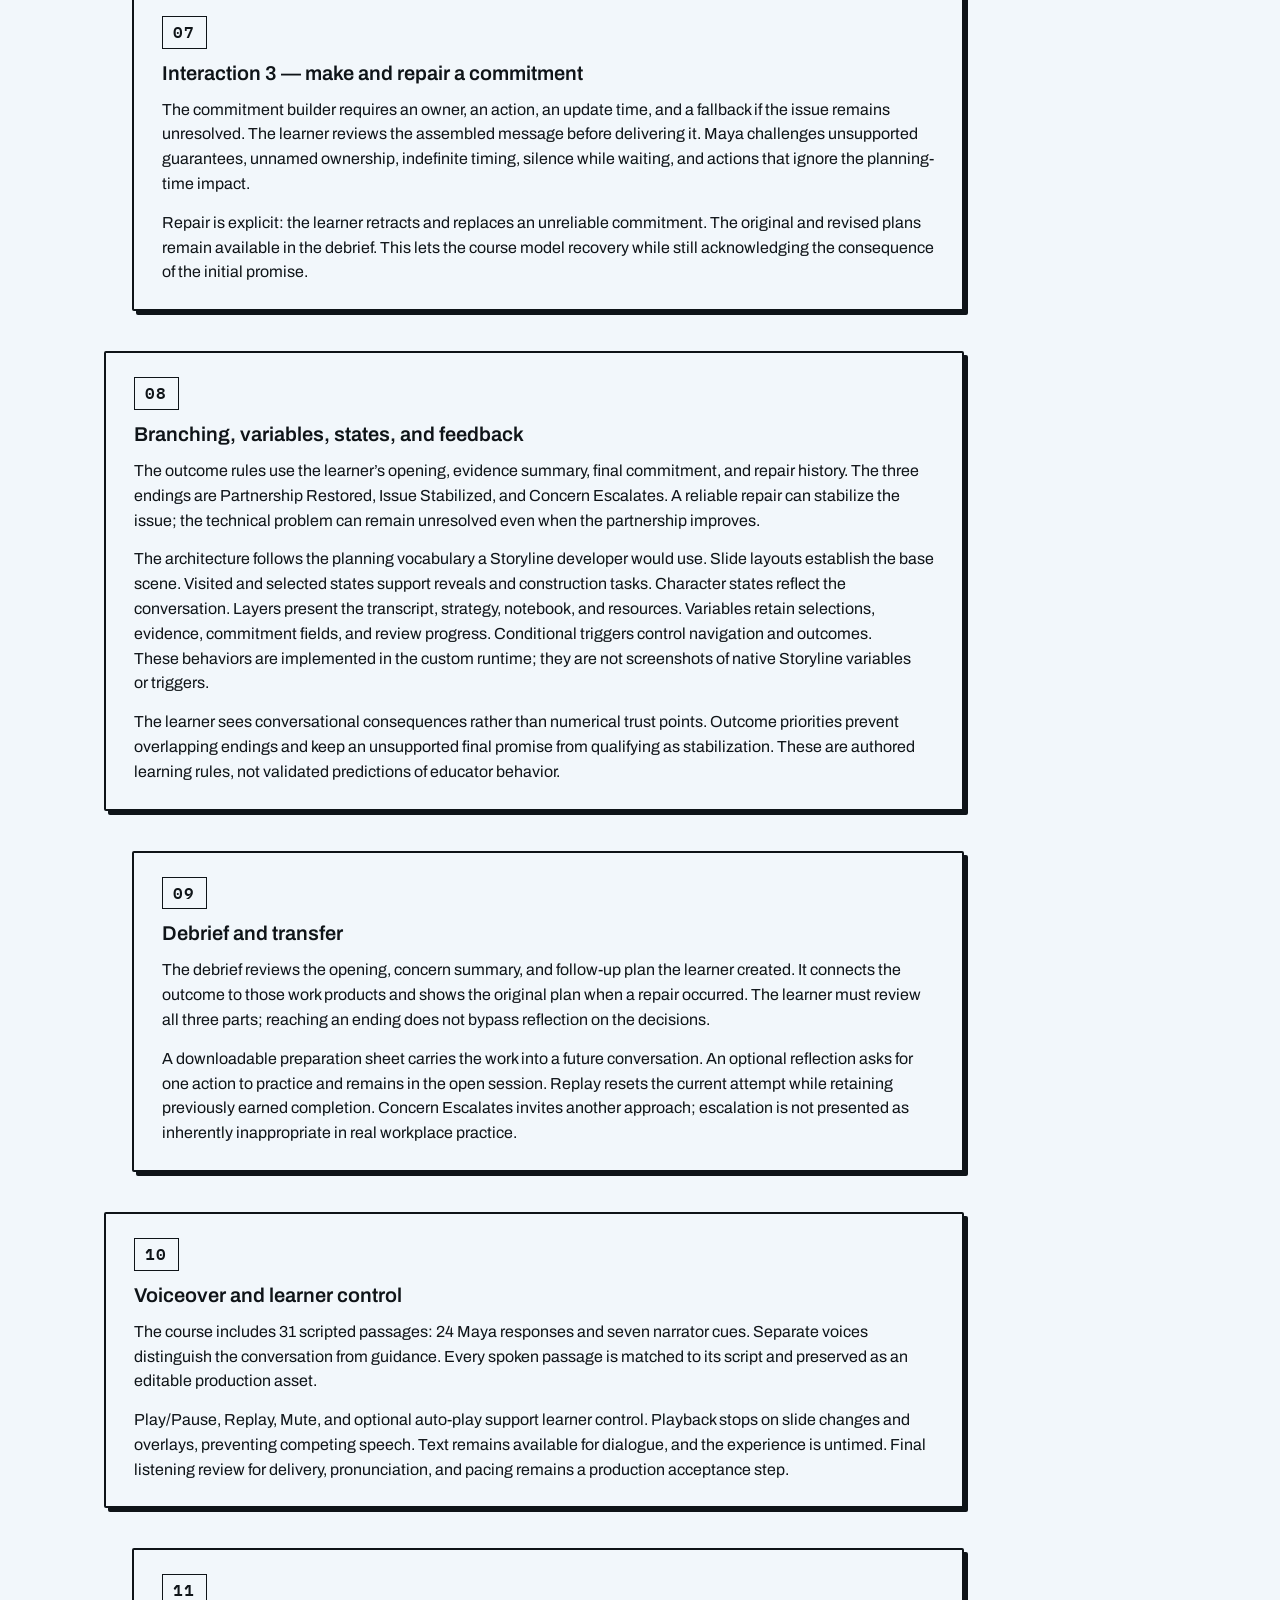
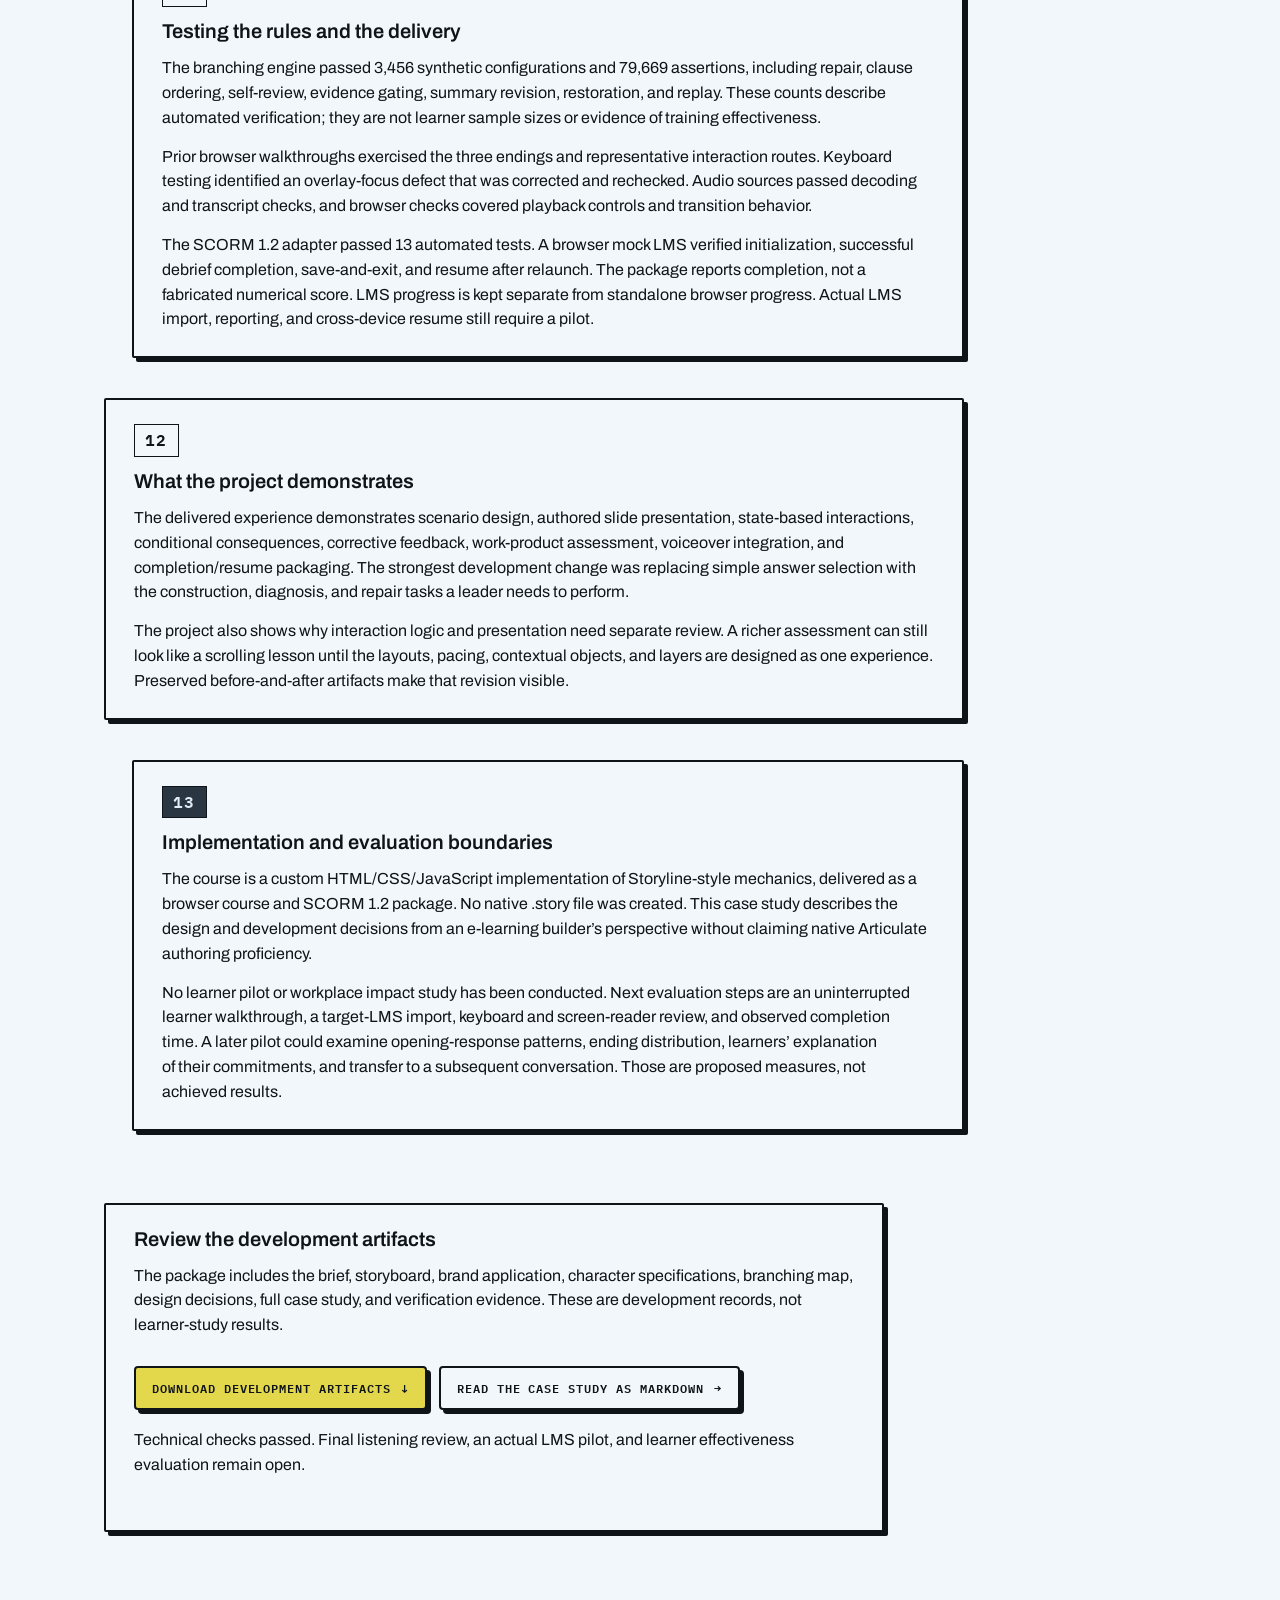
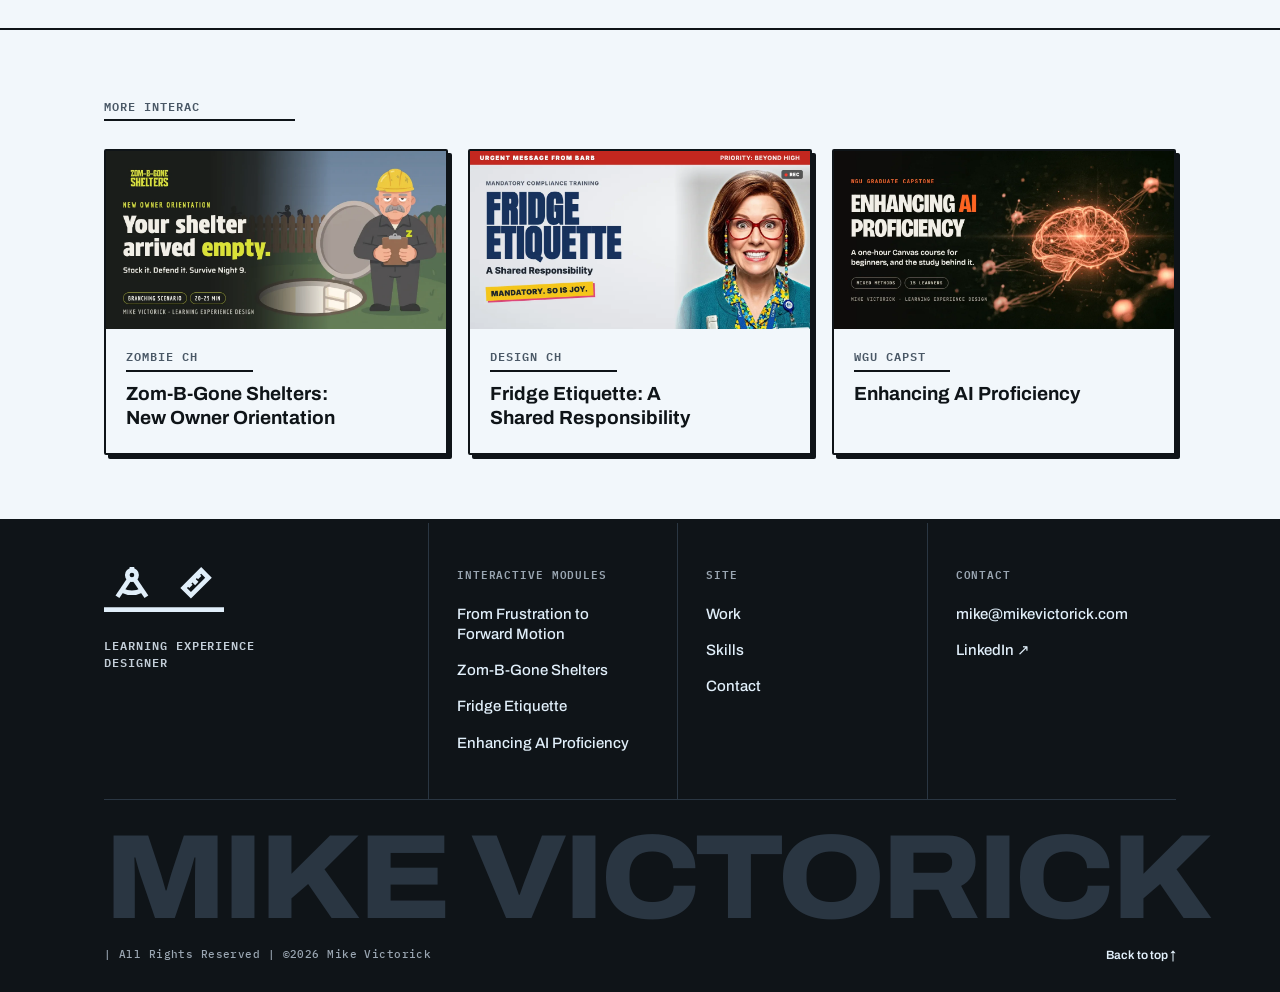
==== commit 1c736858: "LXD reskin: theme overlay, invert toggle, motion, new favicons Overlay CSS/JS loads after each page'" ====
--- a/modules/forward-motion/index.html
+++ b/modules/forward-motion/index.html
@@ -5,13 +5,13 @@
 <meta name="viewport" content="width=device-width, initial-scale=1">
 <title>From Frustration to Forward Motion | Mike Victorick</title>
 <meta name="description" content="From Frustration to Forward Motion, a scenario-based leadership conversation simulation, with the playable course, a SCORM 1.2 package, and a development case study by Mike Victorick.">
-<meta name="theme-color" content="#F2EFE6">
-<link rel="icon" href="../../favicon.svg?v=2" type="image/svg+xml">
-<link rel="icon" href="../../favicon.ico?v=2" sizes="48x48">
-<link rel="apple-touch-icon" href="../../apple-touch-icon.png?v=2">
+<meta name="theme-color" content="#E1EFFA">
+<link rel="icon" href="../../favicon.svg?v=4" type="image/svg+xml">
+<link rel="icon" href="../../favicon.ico?v=4" sizes="48x48">
+<link rel="apple-touch-icon" href="../../apple-touch-icon.png?v=4">
 <link rel="preconnect" href="https://fonts.googleapis.com">
 <link rel="preconnect" href="https://fonts.gstatic.com" crossorigin>
-<link href="https://fonts.googleapis.com/css2?family=Bricolage+Grotesque:opsz,wdth,wght@12..96,75..100,200..800&family=JetBrains+Mono:ital,wght@0,100..800;1,100..800&display=swap" rel="stylesheet">
+<link href="https://fonts.googleapis.com/css2?family=Archivo:wdth,wght@62..125,100..900&family=Archivo+Narrow:wght@400..700&family=IBM+Plex+Mono:wght@400;500;600;700&display=swap" rel="stylesheet">
 <style>
 :root {
   /* core inks — AGAIN Vol.01 */
@@ -523,6 +523,10 @@
   header.nav .brand, .page-head .back { display: inline-flex; align-items: center; padding-block: 12px; margin-block: -12px; }
 }
 </style>
+<link rel="stylesheet" href="../../assets/lxd-theme.css">
+<script>try{if(/[?&]theme=invert/.test(location.search)||localStorage.getItem('lxd-theme')==='invert')document.documentElement.setAttribute('data-theme','invert')}catch(e){}</script>
+<script src="../../assets/lxd-theme.js" defer></script>
+<script src="../../assets/lxd-motion.js" defer></script>
 </head>
 <body>
 <a class="skip" href="#module">Skip to the course</a>
@@ -530,22 +534,14 @@
 <header class="nav">
   <div class="wrap">
     <a class="brand" href="../../index.html#top" aria-label="Mike Victorick, top of page">
-      <svg role="img" aria-label="Mike Victorick mark" width="32" height="20" viewBox="0 0 1043.61 660.06" fill="currentColor">
-        <g>
-          <path d="M244.09,16.39c-5.09-10.08-11.55-12.8-25.1-14.35-7.46-.34-15.04-.57-22.7-.72-32.43.86-41.74,11.49-56.79,44.18-9.89,20.14-19.71,40.92-29.32,61.12-6.77,14.98-15.94,31.39-19.82,44.81-1.73,5.93-1.86,12.32.15,17.63,36.49,81.19,182.01,388.28,222.29,473.92,5.09,10.08,11.55,12.8,25.1,14.35,7.46.34,15.04.57,22.7.72,32.43-.86,41.74-11.49,56.79-44.18,9.89-20.14,19.71-40.92,29.32-61.12,6.77-14.98,15.94-31.39,19.81-44.81,1.73-5.93,1.86-12.32-.15-17.63-36.49-81.19-182.01-388.28-222.29-473.92Z"/>
-          <path d="M485.92,16.5c-5.09-10.08-11.55-12.8-25.1-14.35-7.46-.34-15.04-.57-22.7-.72-32.43.86-41.74,11.49-56.79,44.18-9.89,20.14-19.71,40.92-29.32,61.12-6.77,14.98-15.94,31.39-19.82,44.81-1.73,5.93-1.86,12.32.15,17.63,36.49,81.19,182.01,388.28,222.29,473.92,5.09,10.08,11.55,12.8,25.1,14.35,7.46.34,15.04.57,22.7.72,32.43-.86,41.74-11.49,56.79-44.18,9.89-20.14,19.71-40.92,29.32-61.12,6.77-14.98,15.94-31.39,19.81-44.81,1.73-5.93,1.86-12.32-.15-17.63-36.49-81.19-182.01-388.28-222.29-473.92Z"/>
-          <path d="M796.46,643.09c5.09,10.08,11.55,12.8,25.1,14.35,7.46.34,15.04.57,22.7.72,32.43-.86,41.74-11.49,56.79-44.18,9.89-20.14,19.71-40.92,29.32-61.12,6.77-14.98,15.94-31.39,19.82-44.81,1.73-5.93,1.86-12.32-.15-17.63-36.49-81.19-182.01-388.28-222.29-473.92-5.09-10.08-11.55-12.8-25.1-14.35-7.46-.34-15.04-.57-22.7-.72-32.43.86-41.74,11.49-56.79,44.18-9.89,20.14-19.71,40.92-29.32,61.12-6.77,14.98-15.94,31.39-19.81,44.81-1.73,5.93-1.86,12.32.15,17.63,36.49,81.19,182.01,388.28,222.29,473.92Z"/>
-          <path d="M746.92,5.55c-3.93,5.65-.1,13.78,2.44,19.83,20.44,43.59,47.21,100.56,69.59,148.05,18.06,38.34,47.02,99.91,59.88,127.21,3.32,7.18,7.01,13.87,14.31,17.64,9.53,5.12,25.17,5.91,37.16,5.94,9.33.07,18.95-.14,27.77-2.95,19.49-5.53,26.15-26.29,35.42-43.5,10.59-20.7,21.51-41.96,32.01-62.67,6.69-13.79,15.04-27.13,17.52-41.42,2.4-13.15-2.89-25.26-8.44-36.94-14.5-30.83-35.1-76.86-51.57-110.52-3.9-7.48-9.02-15.19-15.69-19.18-5.75-3.55-12.67-4.46-20.65-4.66-17.92-.34-34.98-.57-54.73-.82-32.31-.4-67.55-.8-100.54-1.2-12.96.54-37.36-3.12-44.38,5.08l-.09.11Z"/>
-          <path d="M296.54,654.53c3.94-5.64.11-13.78-2.42-19.83-20.4-43.61-47.12-100.61-69.45-148.12-18.02-38.36-46.93-99.96-59.76-127.26-3.31-7.18-7-13.88-14.29-17.65-9.52-5.13-25.16-5.94-37.15-5.97-9.33-.08-18.95.12-27.78,2.92-19.5,5.52-26.17,26.26-35.46,43.46-10.61,20.69-21.54,41.94-32.07,62.64-6.7,13.79-15.07,27.12-17.55,41.4-2.42,13.14,2.87,25.27,8.4,36.95,14.47,30.84,35.03,76.89,51.47,110.57,3.89,7.48,9,15.19,15.67,19.2,5.75,3.56,12.66,4.48,20.64,4.68,17.92.36,34.98.6,54.73.87,32.31.43,67.54.86,100.54,1.29,12.96-.53,37.35,3.15,44.39-5.04l.09-.11Z"/>
-        </g>
-      </svg>
+      <svg role="img" aria-label="Mike Victorick, learning experience design" width="104" height="39" viewBox="10 12.75 116 43.5" fill="none" stroke="currentColor" stroke-width="4.5"><g transform="translate(5,0)"><line x1="32" y1="12.75" x2="32" y2="16"/><circle cx="32" cy="20.5" r="4.5"/><line x1="29.6" y1="24.5" x2="18" y2="41.5"/><line x1="34.4" y1="24.5" x2="46" y2="41.5"/><path d="M22.3 35.3 Q32 40 41.7 35.3"/></g><g transform="translate(67,0)"><g transform="rotate(-45 32 28)"><rect x="20" y="23" width="24" height="10"/><line x1="26" y1="23" x2="26" y2="27"/><line x1="32" y1="23" x2="32" y2="29"/><line x1="38" y1="23" x2="38" y2="27"/></g></g><line x1="10" y1="54" x2="126" y2="54"/></svg>
     </a>
     <nav aria-label="Primary">
       <ul>
         <li><a href="../../index.html#work">Work</a></li>
         <li><a href="../../index.html#skills">Skills</a></li>
         <li><a href="../../index.html#contact">Contact</a></li>
-      </ul>
+      <li><button type="button" class="theme-toggle" aria-pressed="false" aria-label="Invert colors"><svg viewBox="0 0 16 16" aria-hidden="true"><rect x="1.5" y="1.5" width="13" height="13" fill="none" stroke="currentColor" stroke-width="2"/><path d="M8 1.5h6.5v13H8z" fill="currentColor"/></svg>Invert</button></li></ul>
     </nav>
   </div>
 </header>
@@ -692,15 +688,7 @@
   <div class="foot-in">
     <div class="foot-top">
       <div class="foot-id">
-        <a class="foot-home" href="../../index.html#top" aria-label="Mike Victorick, home"><svg class="foot-mark" role="img" aria-label="Mike Victorick mark" width="44" height="28" viewBox="0 0 1043.61 660.06" fill="currentColor">
-        <g>
-          <path d="M244.09,16.39c-5.09-10.08-11.55-12.8-25.1-14.35-7.46-.34-15.04-.57-22.7-.72-32.43.86-41.74,11.49-56.79,44.18-9.89,20.14-19.71,40.92-29.32,61.12-6.77,14.98-15.94,31.39-19.82,44.81-1.73,5.93-1.86,12.32.15,17.63,36.49,81.19,182.01,388.28,222.29,473.92,5.09,10.08,11.55,12.8,25.1,14.35,7.46.34,15.04.57,22.7.72,32.43-.86,41.74-11.49,56.79-44.18,9.89-20.14,19.71-40.92,29.32-61.12,6.77-14.98,15.94-31.39,19.81-44.81,1.73-5.93,1.86-12.32-.15-17.63-36.49-81.19-182.01-388.28-222.29-473.92Z"/>
-          <path d="M485.92,16.5c-5.09-10.08-11.55-12.8-25.1-14.35-7.46-.34-15.04-.57-22.7-.72-32.43.86-41.74,11.49-56.79,44.18-9.89,20.14-19.71,40.92-29.32,61.12-6.77,14.98-15.94,31.39-19.82,44.81-1.73,5.93-1.86,12.32.15,17.63,36.49,81.19,182.01,388.28,222.29,473.92,5.09,10.08,11.55,12.8,25.1,14.35,7.46.34,15.04.57,22.7.72,32.43-.86,41.74-11.49,56.79-44.18,9.89-20.14,19.71-40.92,29.32-61.12,6.77-14.98,15.94-31.39,19.81-44.81,1.73-5.93,1.86-12.32-.15-17.63-36.49-81.19-182.01-388.28-222.29-473.92Z"/>
-          <path d="M796.46,643.09c5.09,10.08,11.55,12.8,25.1,14.35,7.46.34,15.04.57,22.7.72,32.43-.86,41.74-11.49,56.79-44.18,9.89-20.14,19.71-40.92,29.32-61.12,6.77-14.98,15.94-31.39,19.82-44.81,1.73-5.93,1.86-12.32-.15-17.63-36.49-81.19-182.01-388.28-222.29-473.92-5.09-10.08-11.55-12.8-25.1-14.35-7.46-.34-15.04-.57-22.7-.72-32.43.86-41.74,11.49-56.79,44.18-9.89,20.14-19.71,40.92-29.32,61.12-6.77,14.98-15.94,31.39-19.81,44.81-1.73,5.93-1.86,12.32.15,17.63,36.49,81.19,182.01,388.28,222.29,473.92Z"/>
-          <path d="M746.92,5.55c-3.93,5.65-.1,13.78,2.44,19.83,20.44,43.59,47.21,100.56,69.59,148.05,18.06,38.34,47.02,99.91,59.88,127.21,3.32,7.18,7.01,13.87,14.31,17.64,9.53,5.12,25.17,5.91,37.16,5.94,9.33.07,18.95-.14,27.77-2.95,19.49-5.53,26.15-26.29,35.42-43.5,10.59-20.7,21.51-41.96,32.01-62.67,6.69-13.79,15.04-27.13,17.52-41.42,2.4-13.15-2.89-25.26-8.44-36.94-14.5-30.83-35.1-76.86-51.57-110.52-3.9-7.48-9.02-15.19-15.69-19.18-5.75-3.55-12.67-4.46-20.65-4.66-17.92-.34-34.98-.57-54.73-.82-32.31-.4-67.55-.8-100.54-1.2-12.96.54-37.36-3.12-44.38,5.08l-.09.11Z"/>
-          <path d="M296.54,654.53c3.94-5.64.11-13.78-2.42-19.83-20.4-43.61-47.12-100.61-69.45-148.12-18.02-38.36-46.93-99.96-59.76-127.26-3.31-7.18-7-13.88-14.29-17.65-9.52-5.13-25.16-5.94-37.15-5.97-9.33-.08-18.95.12-27.78,2.92-19.5,5.52-26.17,26.26-35.46,43.46-10.61,20.69-21.54,41.94-32.07,62.64-6.7,13.79-15.07,27.12-17.55,41.4-2.42,13.14,2.87,25.27,8.4,36.95,14.47,30.84,35.03,76.89,51.47,110.57,3.89,7.48,9,15.19,15.67,19.2,5.75,3.56,12.66,4.48,20.64,4.68,17.92.36,34.98.6,54.73.87,32.31.43,67.54.86,100.54,1.29,12.96-.53,37.35,3.15,44.39-5.04l.09-.11Z"/>
-        </g>
-      </svg></a>
+        <a class="foot-home" href="../../index.html#top" aria-label="Mike Victorick, home"><svg class="foot-mark" role="img" aria-label="Mike Victorick, learning experience design" width="104" height="39" viewBox="10 12.75 116 43.5" fill="none" stroke="currentColor" stroke-width="4.5"><g transform="translate(5,0)"><line x1="32" y1="12.75" x2="32" y2="16"/><circle cx="32" cy="20.5" r="4.5"/><line x1="29.6" y1="24.5" x2="18" y2="41.5"/><line x1="34.4" y1="24.5" x2="46" y2="41.5"/><path d="M22.3 35.3 Q32 40 41.7 35.3"/></g><g transform="translate(67,0)"><g transform="rotate(-45 32 28)"><rect x="20" y="23" width="24" height="10"/><line x1="26" y1="23" x2="26" y2="27"/><line x1="32" y1="23" x2="32" y2="29"/><line x1="38" y1="23" x2="38" y2="27"/></g></g><line x1="10" y1="54" x2="126" y2="54"/></svg></a>
         <p class="foot-role">Learning Experience Designer</p>
       </div>
       <nav aria-label="Courses">
--- a/assets/lxd-theme.css
+++ b/assets/lxd-theme.css
@@ -0,0 +1,431 @@
+/* LXD theme. Loaded after each page's own <style>, so it overrides it.
+   Source of truth: LXD DESIGN.md (ice / ink / yellow, Archivo, IBM Plex Mono, hard shadows).
+   Flat color. No gradients, blur, soft shadows, rotation or paper texture.
+   Remove the <link> to this file in a page to get the old design back on that page. */
+
+:root {
+  --ink-900: #0F1418;
+  --ink-500: #4A5866;
+  --slate-500: #2A3642;
+  --grey-400: #6B7682;
+  --grey-300: #9AA6B2;
+  --grey-200: #C3CED8;
+  --grey-100: #D6E2EC;
+  --ice-100: #E1EFFA;
+  --ice-000: #F2F7FB;
+  --yellow-500: #E3D84C;
+  --yellow-600: #C2B72A;
+  --yellow-100: #F4EFB8;
+
+  /* remap the old palette so every existing rule lands on the new one */
+  --again-ink: #0F1418;
+  --again-ink-2: #2A3642;
+  --again-ink-3: #34424F;
+  --again-ink-4: #4A5866;
+  --again-stone: #4A5866;
+  --again-dust: #9AA6B2;
+  --again-bone-dim: #C3CED8;
+  --again-bone: #E1EFFA;
+  --again-paper: #E1EFFA;
+  --again-paper-2: #D6E2EC;
+  --again-cutout: #F2F7FB;
+  --again-line-l: #9AA6B2;
+  --again-line-l-2: #0F1418;
+  --again-fg3-l: #4A5866;
+  --again-flare: #E3D84C;
+  --again-flare-hi: #E3D84C;
+  --again-flare-deep: #0F1418;
+  --again-spring: #E3D84C;
+  --again-spring-hi: #E3D84C;
+  --again-spring-deep: #2A3642;
+
+  --bg: #E1EFFA;
+  --bg-raised: #F2F7FB;
+  --bg-card: #F2F7FB;
+  --bg-inset: #D6E2EC;
+  --bg-band: #F2F7FB;
+  --fg: #0F1418;
+  --fg-2: #0F1418;
+  --fg-3: #4A5866;
+  --fg-mute: #4A5866;
+  --fg-on-accent: #F2F7FB;
+  --line: #9AA6B2;
+  --line-strong: #0F1418;
+  --accent: #0F1418;
+  --accent-hover: #4A5866;
+  --focus: #0F1418;
+
+  --grain-paper: none;
+  --grain-ink: none;
+
+  --font-display: "Archivo", Helvetica, Arial, sans-serif;
+  --font-mono: "IBM Plex Mono", ui-monospace, "Courier New", monospace;
+  --font-label: "IBM Plex Mono", ui-monospace, "Courier New", monospace;
+  --label-case: uppercase;
+  --label-ls: 0.08em;
+  --ls-label: 0.08em;
+  --ls-poster: -0.04em;
+  --ls-tight: -0.02em;
+  --ls-snug: -0.01em;
+  --r-sm: 2px;
+  --r-md: 2px;
+  --r-lg: 2px;
+  --r-full: 999px;
+  --ease: cubic-bezier(.2, 0, 0, 1);
+  --dur-fast: 70ms;
+  --dur-slow: 130ms;
+
+  --shadow-2: 4px 4px 0 #0F1418;
+  --shadow-3: 6px 6px 0 #0F1418;
+  --shadow-accent: 4px 4px 0 #E3D84C;
+  --grid-bg: url("data:image/svg+xml,%3Csvg xmlns='http://www.w3.org/2000/svg' width='24' height='24'%3E%3Cpath d='M24 0H0V24' fill='none' stroke='%23C3CED8' stroke-width='1'/%3E%3C/svg%3E");
+}
+
+/* base */
+body {
+  background-color: var(--ice-100);
+  background-image: none;
+  font-family: var(--font-display);
+  font-variation-settings: normal;
+  font-size: 16px;
+  line-height: 1.5;
+  color: var(--ink-900);
+}
+::selection { background: var(--yellow-500); color: var(--ink-900); }
+a { color: var(--ink-900); text-decoration: underline; text-underline-offset: 3px; text-decoration-thickness: 1px; }
+a:hover { color: var(--ink-900); text-decoration-thickness: 2px; }
+:focus-visible { outline: 2px solid var(--ink-900); outline-offset: 2px; }
+.cs:nth-of-type(even) :focus-visible, .contact :focus-visible, footer.foot :focus-visible { outline-color: var(--yellow-500); }
+
+/* headings */
+h1, h2, h3, h4 { font-family: var(--font-display); font-variation-settings: normal; text-transform: none; text-wrap: balance; }
+h1 { font-weight: 800; text-transform: uppercase; font-stretch: 112%; letter-spacing: -0.04em; line-height: 0.92; font-size: clamp(44px, 7vw, 88px); }
+.hero h1 { font-size: clamp(44px, 7vw, 88px); letter-spacing: -0.04em; line-height: 0.92; }
+h2 { font-weight: 700; font-size: clamp(28px, 3.6vw, 36px); line-height: 1.05; letter-spacing: -0.01em; }
+h3 { font-weight: 700; font-size: clamp(22px, 2.6vw, 26px); line-height: 1.05; letter-spacing: 0; }
+h4 { font-weight: 600; font-size: 20px; line-height: 1.05; letter-spacing: 0; }
+.mod-body h3 { font-size: 22px; }
+.cols h3 { font-size: 20px; }
+
+/* mono labels */
+.eyebrow, .sec-head p.eyebrow, .contact .eyebrow, .contact .sec-head p.eyebrow {
+  display: inline-block; padding: 0 0 6px; background: none; color: var(--fg-3);
+  border-bottom: 2px solid var(--ink-900);
+  font: 600 12px/1.2 var(--font-mono); letter-spacing: 0.08em; text-transform: uppercase;
+}
+.cs:nth-of-type(even) .eyebrow, .contact .eyebrow { border-bottom-color: var(--yellow-500); color: var(--ice-100); }
+.label, .fact .label, .slab .label, .callout .label, .cs:nth-of-type(even) .callout .label {
+  display: inline-block; padding: 3px 10px; background: var(--ice-000); color: var(--ink-900);
+  border: 1px solid var(--ink-900); border-radius: 0;
+  font: 600 11px/1.3 var(--font-mono); letter-spacing: 0.08em; text-transform: uppercase;
+}
+.hero .role { color: var(--ink-900); font: 600 12px/1.2 var(--font-mono); letter-spacing: 0.08em; text-transform: uppercase; margin-top: 16px; }
+figcaption, .lb-cap { font-family: var(--font-mono); font-size: 11px; letter-spacing: 0.04em; text-transform: none; }
+
+/* kill rotation everywhere */
+.eyebrow, .label, .fact, .story > div, .callout, .learned, .slab, .summary .wrap > div:last-child,
+.gallery > *, .cs-nav a, .hero-portrait, .sec-head p, .tile, .frame { transform: none !important; }
+
+/* nav: ice bar, 2px rule, mono links */
+header.nav, .nav {
+  position: sticky; top: 0; margin: 0; background: var(--ice-000); background-image: none;
+  border: 0; border-bottom: 2px solid var(--ink-900); box-shadow: none; pointer-events: auto; isolation: auto;
+}
+header.nav::before, .nav::before { display: none; }
+header.nav .wrap, .nav .wrap { width: auto; max-width: 1120px; background: none; border: 0; box-shadow: none; height: 64px; }
+header.nav .wrap::before { display: none; }
+header.nav.nav--hidden { transform: translateY(-100%) !important; }
+.brand, .brand:hover { color: var(--ink-900); text-decoration: none; }
+.brand svg { color: var(--ink-900); width: 104px; height: auto; }
+.nav ul a { color: var(--ink-900); font: 600 12px/1 var(--font-mono); letter-spacing: 0.08em; text-transform: uppercase; text-decoration: none; padding: 6px 0; border-bottom: 2px solid transparent; }
+.nav ul a:hover { color: var(--ink-900); border-bottom-color: var(--ink-900); }
+html { scroll-padding-top: 80px; }
+
+/* hero: drafting grid is the one background pattern */
+.hero { background-color: var(--ice-100); background-image: var(--grid-bg); background-size: 24px 24px; background-blend-mode: normal; border-bottom: 2px solid var(--ink-900); }
+.hero-portrait { filter: none; background: var(--yellow-500); border: 2px solid var(--ink-900); border-radius: 2px; box-shadow: var(--shadow-2); padding: 20px 20px 0; max-width: 480px; }
+.hero .lede { color: var(--ink-900); }
+
+/* bands */
+.band, .cs, #capstone::before, .cs::before { background-image: none; }
+.band { background-color: var(--ice-000); border-top: 2px solid var(--ink-900); border-bottom: 2px solid var(--ink-900); }
+.cs { --cs-bg: var(--ice-000); }
+#cs-capstone { --cs-bg: var(--ice-100); }
+.cs::before { background-color: var(--cs-bg); border-top: 2px solid var(--ink-900); }
+#capstone::before { background-color: var(--ice-000); background-image: none; }
+.cs:nth-of-type(even) {
+  --cs-bg: var(--slate-500); --bg-card: #34424F; --fg: var(--ice-100); --fg-2: var(--ice-100); --fg-3: var(--grey-200);
+  --line: var(--ink-500); --line-strong: var(--grey-300); --accent: var(--yellow-500); --accent-hover: var(--yellow-500);
+  --fg-on-accent: var(--ink-900);
+}
+.cs:nth-of-type(even)::before { background-image: none; background-color: var(--slate-500); }
+.cs:nth-of-type(even) a { color: var(--ice-100); }
+.sec-head p, .lead, .summary p.body, .story p, .learned p, .gallery-wrap > p, .fact p, .callout p { color: inherit; }
+.callout p { font-weight: 400; font-size: 18px; }
+
+/* plates: key content on solid fields with a 2px border and a 4px hard shadow */
+.fact, .story > div:not(.frame), .callout, .learned, .slab, .summary .wrap > div:last-child, .sec-head p:not(.eyebrow) {
+  --fg: var(--ink-900); --fg-2: var(--ink-900); --fg-3: var(--ink-500); --accent: var(--ink-900); --again-spring-deep: var(--slate-500);
+  background: var(--ice-000); background-image: none; color: var(--ink-900);
+  border: 2px solid var(--ink-900); border-radius: 2px; box-shadow: var(--shadow-2); padding: 24px 28px;
+}
+.cs:nth-of-type(even) :is(.fact, .story > div:not(.frame), .callout, .learned, .slab) { box-shadow: var(--shadow-accent); }
+.fact a, .story > div a, .callout a, .learned a, .slab a, .summary .wrap > div:last-child a { color: var(--ink-900); }
+.sec-head p:not(.eyebrow) { display: block; max-width: 640px; }
+.callout { max-width: 880px; }
+.story h4, .learned h4, .slab h4 { color: var(--ink-900); }
+
+/* tiles, frames, cards */
+.tile, .frame {
+  background: var(--ice-000); border: 2px solid var(--ink-900); border-radius: 2px; box-shadow: var(--shadow-2);
+  transition: transform var(--dur-fast) var(--ease), box-shadow var(--dur-fast) var(--ease);
+}
+.tile:hover { border: 2px solid var(--ink-900); transform: translate(-1px, -1px) !important; box-shadow: var(--shadow-3); }
+.cs:nth-of-type(even) .tile, .cs:nth-of-type(even) .frame { box-shadow: var(--shadow-accent); }
+.frame { padding: 0; overflow: hidden; }
+.frame .bar { padding: 8px 12px; border-bottom: 1px solid var(--ink-900); background: var(--ice-100); color: var(--ink-900); }
+.frame .bar i { display: none; }
+.frame figcaption { border-top: 1px solid var(--ink-900); padding: 8px 12px; color: var(--ink-500); background: var(--ice-000); }
+.gallery { gap: 24px; }
+.mod-body h3 a { color: var(--ink-900); text-decoration: none; }
+.mod-body h3 a:hover { color: var(--ink-900); text-decoration: underline; }
+.mod-body p.desc { color: var(--ink-900); }
+.cols > div { background: none; border: 0; padding: 0; }
+.cols > div:nth-child(2) { margin-top: 0; }
+
+/* chips and zoom hints: flat ink tags */
+.tile .chip, .zoom .hint {
+  clip-path: none; background: var(--ink-900); color: var(--ice-100); border-radius: 2px; padding: 4px 10px;
+  font: 600 11px/1.3 var(--font-mono); letter-spacing: 0.08em; text-transform: uppercase;
+}
+.list li {
+  clip-path: none; background: var(--ice-000); color: var(--ink-900); border: 1px solid var(--ink-900); border-radius: 0;
+  padding: 6px 12px; font: 500 11px/1.35 var(--font-mono); letter-spacing: 0.04em; text-transform: uppercase;
+}
+.list small { color: var(--ink-500); font-size: 9px; letter-spacing: 0.14em; }
+.cs:nth-of-type(even) .list li { background: var(--ice-000); color: var(--ink-900); }
+
+/* buttons */
+.btn {
+  font: 600 12px/1 var(--font-mono); letter-spacing: 0.08em; text-transform: uppercase; text-decoration: none;
+  padding: 10px 16px; min-height: 44px; border: 2px solid var(--ink-900); border-radius: 4px;
+  background: var(--ice-000); color: var(--ink-900); box-shadow: var(--shadow-2); overflow: visible;
+  transition: transform 70ms cubic-bezier(.2, 0, 0, 1), box-shadow 70ms cubic-bezier(.2, 0, 0, 1);
+}
+.btn:hover { background: var(--ice-000); color: var(--ink-900); border-color: var(--ink-900); transform: translate(-1px, -1px); box-shadow: var(--shadow-3); text-decoration: none; }
+.btn:active { transform: translate(1px, 1px); box-shadow: none; }
+.btn.primary { background: var(--yellow-500); border-color: var(--ink-900); color: var(--ink-900); }
+.btn.primary:hover { background: var(--yellow-500); border-color: var(--ink-900); color: var(--ink-900); }
+.btn.primary::after { display: none; }
+.cs:nth-of-type(even) .btn, .contact .btn { background: var(--ice-000); color: var(--ink-900); border-color: var(--ink-900); box-shadow: 4px 4px 0 var(--yellow-500); }
+.cs:nth-of-type(even) .btn.primary, .contact .btn.primary { background: var(--yellow-500); box-shadow: 4px 4px 0 var(--ice-100); }
+.contact .btn:hover, .cs:nth-of-type(even) .btn:hover { background: var(--ice-000); border-color: var(--ink-900); color: var(--ink-900); }
+.contact .btn.primary:hover, .cs:nth-of-type(even) .btn.primary:hover { background: var(--yellow-500); }
+
+/* case-study jump nav: folder tabs */
+.cs-nav, .cs-nav.on-dark, .cs-nav.is-stuck {
+  top: 76px; background: none; border: 0; border-bottom: 2px solid var(--ink-900); border-radius: 0; gap: 0; overflow: visible;
+  margin-left: 0; margin-right: 0; padding: 0;
+}
+html.nav-away .cs-nav { top: 8px; }
+.cs-nav a, .cs-nav.on-dark a {
+  background: var(--ice-000); color: var(--ink-900); border: 2px solid var(--ink-900); border-bottom: 0; border-radius: 4px 4px 0 0;
+  padding: 10px 16px; margin: 0 0 -2px -2px; font: 600 12px/1 var(--font-mono); letter-spacing: 0.08em; text-transform: uppercase;
+  box-shadow: none; text-decoration: none;
+}
+.cs-nav a:first-child { margin-left: 0; }
+.cs-nav a:hover, .cs-nav.on-dark a:hover { background: var(--ice-100); color: var(--ink-900); }
+.cs-nav a.active, .cs-nav.on-dark a.active { background: var(--yellow-500); color: var(--ink-900); border: 2px solid var(--ink-900); border-bottom: 0; }
+.cs-nav.on-dark { border-bottom-color: var(--ice-100); }
+
+/* contact band and footer: full-bleed ink with ice text */
+.contact { background-color: var(--ink-900); background-image: none; color: var(--ice-100); border-top: 2px solid var(--ink-900); }
+.contact .eyebrow, .contact .lb-cap { color: var(--grey-300); }
+.contact .addr { color: var(--grey-300); }
+.contact a { color: var(--ice-100); }
+footer.foot, footer.site-foot { background: var(--ink-900); background-image: none; color: var(--ice-100); border: 0; border-top: 2px solid var(--ink-900); }
+footer.foot::before { display: none; }
+footer.foot .foot-mark { color: var(--ice-100); width: 120px; height: auto; }
+footer.foot .foot-top > * { border-left-color: var(--slate-500); }
+footer.foot .foot-role { color: var(--grey-200); font: 600 12px/1.4 var(--font-mono); letter-spacing: 0.08em; text-transform: uppercase; }
+footer.foot .foot-h { color: var(--grey-300); font: 600 11px/1.3 var(--font-mono); letter-spacing: 0.08em; text-transform: uppercase; }
+footer.foot, footer.foot .foot-links a, footer.foot .foot-base a { font-family: var(--font-display); color: var(--ice-100); text-decoration: none; }
+footer.foot .foot-links a:hover, footer.foot .foot-base a:hover { color: var(--yellow-500); text-decoration: underline; }
+footer.foot a:focus-visible { outline: 2px solid var(--yellow-500); outline-offset: 4px; }
+footer.foot .foot-name {
+  border-top-color: var(--slate-500); color: var(--slate-500); font-family: var(--font-display); font-weight: 800; font-stretch: 112%; letter-spacing: -0.04em;
+  font-variation-settings: normal; font-size: min(120px, calc((100vw - 48px) / 10.2));
+}
+footer.foot .foot-base p { color: var(--grey-300); font-family: var(--font-mono); font-size: 11px; letter-spacing: 0.04em; }
+@media (max-width: 640px) {
+  footer.foot .foot-top > * { border-top-color: var(--slate-500); }
+}
+
+/* popup viewer */
+dialog#lb::backdrop { background-color: rgba(15, 20, 24, 0.92); }
+.lb-body { background: var(--slate-500); border: 2px solid var(--ice-100); border-radius: 2px; }
+.lb-btn { border: 2px solid var(--ice-100); background: var(--ink-900); color: var(--ice-100); border-radius: 4px; }
+.lb-btn:hover { background: var(--yellow-500); color: var(--ink-900); border-color: var(--ink-900); }
+
+@media (max-width: 900px) {
+  .cs-nav, .cs-nav.is-stuck { -webkit-mask-image: none; mask-image: none; padding: 0 0 0 2px; border-bottom: 2px solid var(--ink-900); }
+  .fact, .story > div:not(.frame), .callout, .learned, .slab, .summary .wrap > div:last-child { padding: 20px; }
+  header.nav .wrap, .nav .wrap { height: 56px; }
+  .brand svg { width: 88px; }
+}
+@media (prefers-reduced-motion: reduce) {
+  :root { --dur-fast: 0ms; --dur-slow: 0ms; }
+  .btn, .tile, .frame { transition: none; }
+}
+
+.page-head .back { margin-right: 16px; }
+
+/* ===== balance pass: one spacing rhythm, no stagger, full-width rows, strip nav ===== */
+/* rhythm: 96 between sections, 56 between blocks in a case study, 24 between cards, 56 between columns */
+.cs { padding: var(--sp-13) 0; }
+.cs-head, .story, .hero .wrap, .summary .wrap { gap: var(--sp-11); }
+.facts { margin-top: var(--sp-11); gap: var(--sp-8); align-items: stretch; }
+.story { margin-top: var(--sp-11); align-items: stretch; }
+.story.solo-col { grid-template-columns: minmax(0, 1fr); }
+.callout, .learned, .gallery-wrap { margin-top: var(--sp-11); }
+.cols, .mods, .gallery { gap: var(--sp-8); }
+@media (min-width: 901px) { .fact:nth-child(2), .cols > div:nth-child(2) { margin-top: 0 !important; } }
+
+/* section intro: plain text, not a box */
+.sec-head p:not(.eyebrow) { background: none; border: 0; box-shadow: none; padding: 0; max-width: 64ch; font-size: 16px; }
+.sec-head { max-width: none; }
+
+/* fact cards: ruled header strip, equal height */
+.fact { padding: 0; display: flex; flex-direction: column; }
+.fact .label {
+  display: block; margin: 0; padding: 10px 20px; background: none; border: 0; border-bottom: 2px solid var(--ink-900); border-radius: 0;
+  font: 600 11px/1.3 var(--font-mono); letter-spacing: 0.08em; text-transform: uppercase; color: var(--ink-500);
+}
+.fact p { margin: 0; padding: 20px; flex: 1; }
+.cs:nth-of-type(even) .fact .label { color: var(--ink-500); }
+
+/* text plate beside an image frame: same height as the frame */
+.story > div:not(.frame) { padding: 24px 28px; }
+
+/* callout and learned: ruled rows, label in a left cell, text on the right */
+.callout, .learned {
+  display: grid; grid-template-columns: 220px minmax(0, 1fr); padding: 0; max-width: none; box-shadow: none; align-items: stretch;
+}
+.callout > :first-child, .learned > :first-child {
+  grid-column: 1; grid-row: 1 / span 8; margin: 0 !important; padding: 24px; border: 0; border-right: 2px solid var(--ink-900); border-radius: 0; background: none;
+  font: 600 12px/1.3 var(--font-mono); letter-spacing: 0.08em; text-transform: uppercase; color: var(--ink-900);
+}
+.callout > :not(:first-child), .learned > :not(:first-child) { grid-column: 2; margin: 0; padding: 24px 28px; max-width: 72ch; }
+.callout > :not(:first-child) + :not(:first-child), .learned > :not(:first-child) + :not(:first-child) { padding-top: 0; }
+.cs:nth-of-type(even) :is(.callout, .learned) { box-shadow: none; }
+
+/* case-study jump nav: one ruled strip, cells divided by 1px rules, current cell yellow */
+.cs-nav, .cs-nav.on-dark, .cs-nav.is-stuck {
+  display: flex; flex-wrap: nowrap; gap: 0; padding: 0; margin: 0 0 var(--sp-11);
+  background: var(--ice-000); border: 2px solid var(--ink-900); border-radius: 2px; box-shadow: var(--shadow-2); overflow: hidden;
+}
+.cs-nav a, .cs-nav.on-dark a {
+  flex: 1 1 auto; text-align: center; margin: 0; padding: 12px 14px; border: 0; border-right: 1px solid var(--ink-900); border-radius: 0;
+  background: transparent; color: var(--ink-900); white-space: nowrap; transition: background var(--dur-fast) var(--ease);
+}
+.cs-nav a:last-child { border-right: 0; }
+.cs-nav a:hover, .cs-nav.on-dark a:hover { background: var(--ice-100); }
+.cs-nav a.active, .cs-nav.on-dark a.active { background: var(--yellow-500); color: #0F1418; border: 0; border-right: 1px solid var(--ink-900); }
+@media (max-width: 900px) {
+  .cs-nav, .cs-nav.is-stuck { overflow-x: auto; scrollbar-width: none; margin-bottom: var(--sp-9); -webkit-mask-image: none; mask-image: none; padding: 0; }
+  .cs-nav a { flex: none; }
+  .callout, .learned { display: block; }
+  .callout > :first-child, .learned > :first-child { border-right: 0; border-bottom: 2px solid var(--ink-900); padding: 14px 20px; }
+  .callout > :not(:first-child), .learned > :not(:first-child) { padding: 20px; }
+  .callout > :not(:first-child) + :not(:first-child), .learned > :not(:first-child) + :not(:first-child) { padding-top: 0; }
+  .story, .cs-head, .facts, .callout, .learned, .gallery-wrap { margin-top: var(--sp-9); }
+  .cs-head, .story { gap: var(--sp-8); }
+}
+
+/* theme toggle (one button) */
+nav[aria-label="Primary"] { display: flex; align-items: center; gap: var(--sp-8); }
+.theme-toggle {
+  display: inline-flex; align-items: center; gap: 8px; min-height: 32px; padding: 6px 10px; cursor: pointer;
+  font: 600 11px/1 var(--font-mono); letter-spacing: 0.08em; text-transform: uppercase; color: var(--ink-900);
+  background: var(--ice-000); border: 2px solid var(--ink-900); border-radius: 4px; box-shadow: var(--shadow-1);
+  transition: transform 70ms cubic-bezier(.2, 0, 0, 1), box-shadow 70ms cubic-bezier(.2, 0, 0, 1);
+}
+.theme-toggle:hover { transform: translate(-1px, -1px); box-shadow: var(--shadow-2); }
+.theme-toggle:active { transform: translate(1px, 1px); box-shadow: none; }
+.theme-toggle svg { width: 14px; height: 14px; }
+
+/* ===== invert: swap the roles of ink and ice. Yellow stays. ===== */
+html[data-theme="invert"] {
+  --ink-900: #E1EFFA; --ink-500: #9AA6B2; --grey-400: #9AA6B2; --grey-300: #4A5866; --grey-200: #2A3642; --grey-100: #1C242C;
+  --ice-100: #0F1418; --ice-000: #161E26;
+  --again-ink: #E1EFFA; --again-ink-2: #C3CED8; --again-ink-3: #9AA6B2; --again-ink-4: #4A5866; --again-stone: #9AA6B2; --again-dust: #4A5866;
+  --again-bone-dim: #2A3642; --again-bone: #0F1418; --again-paper: #0F1418; --again-paper-2: #1C242C; --again-cutout: #161E26;
+  --again-line-l: #4A5866; --again-line-l-2: #E1EFFA; --again-fg3-l: #9AA6B2; --again-flare-deep: #E1EFFA;
+  --bg: #0F1418; --bg-raised: #161E26; --bg-card: #161E26; --bg-inset: #1C242C; --bg-band: #161E26;
+  --fg: #E1EFFA; --fg-2: #E1EFFA; --fg-3: #9AA6B2; --fg-mute: #9AA6B2; --fg-on-accent: #0F1418;
+  --line: #4A5866; --line-strong: #E1EFFA; --accent: #E1EFFA; --accent-hover: #9AA6B2; --focus: #E1EFFA;
+  --shadow-1: 2px 2px 0 #E1EFFA; --shadow-2: 4px 4px 0 #E1EFFA; --shadow-3: 6px 6px 0 #E1EFFA;
+  --grid-bg: url("data:image/svg+xml,%3Csvg xmlns='http://www.w3.org/2000/svg' width='24' height='24'%3E%3Cpath d='M24 0H0V24' fill='none' stroke='%232A3642' stroke-width='1'/%3E%3C/svg%3E");
+  color-scheme: dark;
+}
+html[data-theme="invert"] ::selection, html[data-theme="invert"] .btn.primary, html[data-theme="invert"] .btn.primary:hover { color: #0F1418; }
+html[data-theme="invert"] .btn.primary { background: var(--yellow-500); }
+html[data-theme="invert"] .cs:nth-of-type(even) {
+  --cs-bg: #1C242C; --bg-card: #161E26; --fg: #E1EFFA; --fg-2: #E1EFFA; --fg-3: #9AA6B2; --line: #4A5866; --line-strong: #E1EFFA; --accent: #E3D84C; --accent-hover: #E3D84C; --fg-on-accent: #0F1418;
+}
+html[data-theme="invert"] .cs:nth-of-type(even)::before { background-color: #1C242C; }
+html[data-theme="invert"] .cs:nth-of-type(even) a { color: #E1EFFA; }
+html[data-theme="invert"] .cs:nth-of-type(even) :is(.fact, .story > div:not(.frame), .callout, .learned, .slab) { box-shadow: var(--shadow-accent); }
+html[data-theme="invert"] .cs:nth-of-type(even) :is(.callout, .learned) { box-shadow: none; }
+html[data-theme="invert"] footer.foot .foot-links a:hover, html[data-theme="invert"] footer.foot .foot-base a:hover { color: #0F1418; background: var(--yellow-500); }
+html[data-theme="invert"] footer.foot .foot-name { color: #C3CED8; }
+html[data-theme="invert"] .hero-portrait { background: var(--yellow-500); }
+html[data-theme="invert"] .tile .chip, html[data-theme="invert"] .zoom .hint { background: #E1EFFA; color: #0F1418; }
+html[data-theme="invert"] .contact { border-top-color: #E1EFFA; }
+
+/* spacing scale (DESIGN.md section 4); the page's own CSS never defined these */
+:root {
+  --sp-1: 2px; --sp-2: 4px; --sp-3: 6px; --sp-4: 8px; --sp-5: 12px; --sp-6: 16px; --sp-7: 20px;
+  --sp-8: 24px; --sp-9: 32px; --sp-10: 40px; --sp-11: 56px; --sp-12: 72px; --sp-13: 96px; --sp-14: 128px;
+}
+
+/* fixes after review */
+:root { --r-full: 0; }
+.fact .label { flex: none; }
+.fact p:not(.label) { flex: 1; }
+.gallery-wrap .gallery, .slab + .gallery, .gallery-wrap.slab + .gallery { margin-top: var(--sp-8); }
+.theme-toggle { border-radius: 0; }
+@media (max-width: 640px) {
+  .nav ul { gap: 12px; align-items: center; }
+  .theme-toggle { font-size: 0; gap: 0; padding: 8px; min-height: 32px; }
+  .brand svg { width: 80px; }
+}
+
+/* ===== motion: stepped reveal, crosshair, press ===== */
+.sr { position: absolute; width: 1px; height: 1px; overflow: hidden; clip: rect(0 0 0 0); white-space: nowrap; }
+.t-off { visibility: hidden; }
+.metarow {
+  display: flex; justify-content: space-between; flex-wrap: wrap; gap: 8px 16px; padding: 10px 0; border-bottom: 2px solid var(--ink-900);
+  font: 600 11px/1.2 var(--font-mono); letter-spacing: 0.08em; text-transform: uppercase;
+}
+.hero .metarow { grid-column: 1 / -1; margin-top: 8px; }
+.hero { position: relative; }
+.hero .wrap { position: relative; z-index: 1; }
+.xh { position: absolute; inset: 0; overflow: hidden; pointer-events: none; z-index: 0; }
+.xh-h, .xh-v { position: absolute; background: var(--ink-900); display: none; }
+.xh-h { left: 0; right: 0; height: 1px; } .xh-v { top: 0; bottom: 0; width: 1px; }
+.xh.on .xh-h, .xh.on .xh-v, .xh.on .xh-tag { display: block; }
+.xh-tag, .xh-pinlab { position: absolute; display: none; padding: 3px 6px; background: var(--ink-900); color: var(--ice-100); font: 600 10px/1 var(--font-mono); letter-spacing: 0.08em; }
+.xh-pinlab { display: block; background: var(--yellow-500); color: #0F1418; }
+.xh-pin { position: absolute; width: 14px; height: 14px; margin: -7px 0 0 -7px; }
+.xh-pin::before, .xh-pin::after { content: ""; position: absolute; background: var(--ink-900); }
+.xh-pin::before { left: 6px; top: 0; width: 2px; height: 14px; } .xh-pin::after { top: 6px; left: 0; height: 2px; width: 14px; }
+/* press: cards sink into their shadow; the strip steps instead of sliding */
+.tile:active, .frame:active { transform: translate(4px, 4px) !important; box-shadow: 0 0 0 var(--ink-900) !important; }
+.cs-nav a, .cs-nav.on-dark a { transition: none; }
+@media (prefers-reduced-motion: reduce) { .tile:active, .frame:active { transform: none !important; } }
+
+/* hero portrait: left-aligned when the hero stacks */
+@media (max-width: 900px) {
+  .hero .hero-portrait { justify-self: start; }
+}
